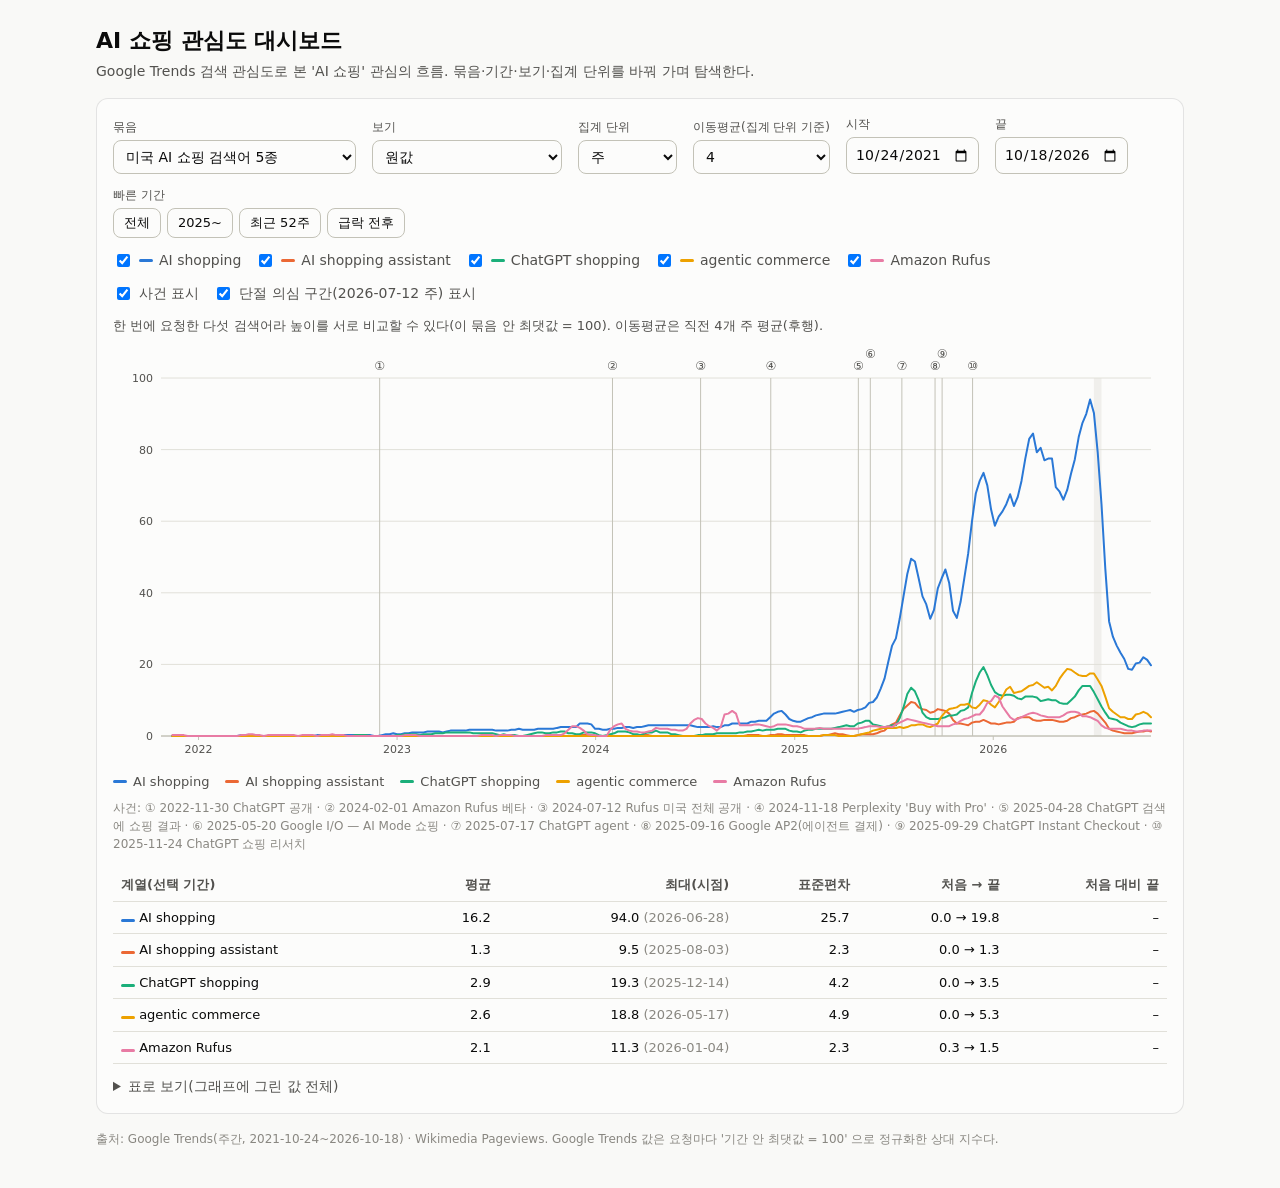
==== AI_final/mission1/dashboard/index.html @ 4593d849 "AI_final/mission1: 대시보드 — 단일 HTML(묶음·보기·집계·이동평균·기간 필터, 툴팁·요약 표·주소 상태 저장) + 시나리오 스크린샷 7장 Co-Authored-" ====
<!doctype html>
<html lang="ko">
<head>
<meta charset="utf-8">
<meta name="viewport" content="width=device-width, initial-scale=1">
<title>AI 쇼핑 관심도 대시보드</title>
<style>
:root {
  color-scheme: light;
  --page: #f9f9f7; --surface: #fcfcfb; --ink: #0b0b0b; --ink-2: #52514e; --muted: #898781;
  --grid: #e1e0d9; --axis: #c3c2b7; --wash: #f0efec; --border: rgba(11,11,11,0.10);
  --s1: #2a78d6; --s2: #eb6834; --s3: #1baf7a; --s4: #eda100; --s5: #e87ba4;
  --focus: #2a78d6;
}
@media (prefers-color-scheme: dark) {
  :root:not([data-theme="light"]) {
    color-scheme: dark;
    --page: #0d0d0d; --surface: #1a1a19; --ink: #f0efec; --ink-2: #c3c2b7; --muted: #898781;
    --grid: #2c2c2a; --axis: #383835; --wash: #262624; --border: rgba(255,255,255,0.10);
    --s1: #3987e5; --s2: #d95926; --s3: #199e70; --s4: #c98500; --s5: #d55181; --focus: #3987e5;
  }
}
:root[data-theme="dark"] {
  color-scheme: dark;
  --page: #0d0d0d; --surface: #1a1a19; --ink: #f0efec; --ink-2: #c3c2b7; --muted: #898781;
  --grid: #2c2c2a; --axis: #383835; --wash: #262624; --border: rgba(255,255,255,0.10);
  --s1: #3987e5; --s2: #d95926; --s3: #199e70; --s4: #c98500; --s5: #d55181; --focus: #3987e5;
}
* { box-sizing: border-box; }
body { margin: 0; background: var(--page); color: var(--ink);
  font-family: system-ui, -apple-system, "Apple SD Gothic Neo", "Malgun Gothic", "Noto Sans KR", sans-serif;
  font-size: 14px; line-height: 1.5; }
main { max-width: 1120px; margin: 0 auto; padding: 24px 16px 40px; }
h1 { font-size: 22px; margin: 0 0 4px; font-weight: 700; }
.lead { color: var(--ink-2); margin: 0 0 16px; }
.card { background: var(--surface); border: 1px solid var(--border); border-radius: 12px; padding: 16px; }
.filters { display: flex; flex-wrap: wrap; gap: 12px 16px; align-items: flex-end; margin-bottom: 12px; }
.field { display: flex; flex-direction: column; gap: 4px; }
.field > span { font-size: 12px; color: var(--ink-2); }
select, input[type=date], button { font: inherit; color: var(--ink); background: var(--surface);
  border: 1px solid var(--axis); border-radius: 8px; padding: 6px 8px; min-height: 34px; }
button { cursor: pointer; }
button:hover { background: var(--wash); }
:focus-visible { outline: 2px solid var(--focus); outline-offset: 2px; }
.presets { display: flex; gap: 6px; flex-wrap: wrap; }
.presets button { font-size: 13px; padding: 4px 10px; min-height: 30px; }
.toggles { display: flex; flex-wrap: wrap; gap: 6px 14px; margin: 4px 0 12px; }
.toggles label { display: inline-flex; align-items: center; gap: 6px; cursor: pointer; color: var(--ink-2); }
.swatch { width: 14px; height: 3px; border-radius: 2px; display: inline-block; }
.note { color: var(--ink-2); font-size: 13px; margin: 0 0 8px; }
.warn { color: var(--ink-2); font-size: 13px; margin: 4px 0 0; }
.chart-wrap { position: relative; }
svg { display: block; width: 100%; height: auto; }
svg text { fill: var(--ink-2); font-size: 11px; }
.tooltip { position: absolute; pointer-events: none; background: var(--surface); border: 1px solid var(--border);
  border-radius: 8px; padding: 8px 10px; font-size: 12px; box-shadow: 0 4px 16px rgba(0,0,0,0.08);
  min-width: 160px; display: none; }
.tooltip .row { display: flex; align-items: center; gap: 6px; justify-content: space-between; }
.tooltip .row span:first-child { display: inline-flex; align-items: center; gap: 6px; color: var(--ink-2); }
.tooltip b { font-variant-numeric: tabular-nums; }
.legend { display: flex; flex-wrap: wrap; gap: 4px 16px; margin: 8px 0 0; color: var(--ink-2); font-size: 13px; }
.legend span { display: inline-flex; align-items: center; gap: 6px; }
.eventkey { color: var(--muted); font-size: 12px; margin: 8px 0 0; }
table { border-collapse: collapse; width: 100%; font-size: 13px; }
th, td { text-align: right; padding: 6px 8px; border-bottom: 1px solid var(--grid); font-variant-numeric: tabular-nums; }
th:first-child, td:first-child { text-align: left; }
th { color: var(--ink-2); font-weight: 600; }
.summary { margin-top: 16px; overflow-x: auto; }
details { margin-top: 12px; }
details summary { cursor: pointer; color: var(--ink-2); }
.table-scroll { max-height: 360px; overflow: auto; margin-top: 8px; }
footer { color: var(--muted); font-size: 12px; margin-top: 16px; }
</style>
</head>
<body>
<main>
  <h1>AI 쇼핑 관심도 대시보드</h1>
  <p class="lead">Google Trends 검색 관심도로 본 'AI 쇼핑' 관심의 흐름. 묶음·기간·보기·집계 단위를 바꿔 가며 탐색한다.</p>
  <section class="card">
    <div class="filters" role="group" aria-label="필터">
      <label class="field"><span>묶음</span><select id="group"></select></label>
      <label class="field"><span>보기</span>
        <select id="view">
          <option value="raw">원값</option>
          <option value="index">지수(기간 첫 값 = 100)</option>
          <option value="pop">직전 대비 변화율(%)</option>
          <option value="yoy">전년 같은 시기 대비(%)</option>
        </select></label>
      <label class="field"><span>집계 단위</span>
        <select id="agg"><option value="W">주</option><option value="M">월 평균</option><option value="Q">분기 평균</option></select></label>
      <label class="field"><span>이동평균(집계 단위 기준)</span>
        <select id="ma"><option value="1">없음</option><option value="3">3</option><option value="4">4</option><option value="8">8</option><option value="13">13</option></select></label>
      <label class="field"><span>시작</span><input type="date" id="from"></label>
      <label class="field"><span>끝</span><input type="date" id="to"></label>
      <div class="field"><span>빠른 기간</span>
        <div class="presets">
          <button type="button" data-preset="all">전체</button>
          <button type="button" data-preset="2025">2025~</button>
          <button type="button" data-preset="52">최근 52주</button>
          <button type="button" data-preset="break">급락 전후</button>
        </div></div>
    </div>
    <div class="toggles" id="seriesToggles" role="group" aria-label="계열 표시"></div>
    <div class="toggles">
      <label><input type="checkbox" id="ev"> 사건 표시</label>
      <label><input type="checkbox" id="br"> 단절 의심 구간(2026-07-12 주) 표시</label>
    </div>
    <p class="note" id="groupNote"></p>
    <div class="chart-wrap" id="chartWrap">
      <svg id="chart" role="img" aria-labelledby="chartTitle" tabindex="0"><title id="chartTitle">AI 쇼핑 관심도 추이</title></svg>
      <div class="tooltip" id="tooltip" role="status" aria-live="polite"></div>
    </div>
    <div class="legend" id="legend"></div>
    <p class="warn" id="warn"></p>
    <p class="eventkey" id="eventKey"></p>
    <div class="summary"><table id="summary"></table></div>
    <details><summary>표로 보기(그래프에 그린 값 전체)</summary><div class="table-scroll"><table id="dataTable"></table></div></details>
  </section>
  <footer id="footer"></footer>
</main>
<script>
const DATA = {"dates":["2021-10-24","2021-10-31","2021-11-07","2021-11-14","2021-11-21","2021-11-28","2021-12-05","2021-12-12","2021-12-19","2021-12-26","2022-01-02","2022-01-09","2022-01-16","2022-01-23","2022-01-30","2022-02-06","2022-02-13","2022-02-20","2022-02-27","2022-03-06","2022-03-13","2022-03-20","2022-03-27","2022-04-03","2022-04-10","2022-04-17","2022-04-24","2022-05-01","2022-05-08","2022-05-15","2022-05-22","2022-05-29","2022-06-05","2022-06-12","2022-06-19","2022-06-26","2022-07-03","2022-07-10","2022-07-17","2022-07-24","2022-07-31","2022-08-07","2022-08-14","2022-08-21","2022-08-28","2022-09-04","2022-09-11","2022-09-18","2022-09-25","2022-10-02","2022-10-09","2022-10-16","2022-10-23","2022-10-30","2022-11-06","2022-11-13","2022-11-20","2022-11-27","2022-12-04","2022-12-11","2022-12-18","2022-12-25","2023-01-01","2023-01-08","2023-01-15","2023-01-22","2023-01-29","2023-02-05","2023-02-12","2023-02-19","2023-02-26","2023-03-05","2023-03-12","2023-03-19","2023-03-26","2023-04-02","2023-04-09","2023-04-16","2023-04-23","2023-04-30","2023-05-07","2023-05-14","2023-05-21","2023-05-28","2023-06-04","2023-06-11","2023-06-18","2023-06-25","2023-07-02","2023-07-09","2023-07-16","2023-07-23","2023-07-30","2023-08-06","2023-08-13","2023-08-20","2023-08-27","2023-09-03","2023-09-10","2023-09-17","2023-09-24","2023-10-01","2023-10-08","2023-10-15","2023-10-22","2023-10-29","2023-11-05","2023-11-12","2023-11-19","2023-11-26","2023-12-03","2023-12-10","2023-12-17","2023-12-24","2023-12-31","2024-01-07","2024-01-14","2024-01-21","2024-01-28","2024-02-04","2024-02-11","2024-02-18","2024-02-25","2024-03-03","2024-03-10","2024-03-17","2024-03-24","2024-03-31","2024-04-07","2024-04-14","2024-04-21","2024-04-28","2024-05-05","2024-05-12","2024-05-19","2024-05-26","2024-06-02","2024-06-09","2024-06-16","2024-06-23","2024-06-30","2024-07-07","2024-07-14","2024-07-21","2024-07-28","2024-08-04","2024-08-11","2024-08-18","2024-08-25","2024-09-01","2024-09-08","2024-09-15","2024-09-22","2024-09-29","2024-10-06","2024-10-13","2024-10-20","2024-10-27","2024-11-03","2024-11-10","2024-11-17","2024-11-24","2024-12-01","2024-12-08","2024-12-15","2024-12-22","2024-12-29","2025-01-05","2025-01-12","2025-01-19","2025-01-26","2025-02-02","2025-02-09","2025-02-16","2025-02-23","2025-03-02","2025-03-09","2025-03-16","2025-03-23","2025-03-30","2025-04-06","2025-04-13","2025-04-20","2025-04-27","2025-05-04","2025-05-11","2025-05-18","2025-05-25","2025-06-01","2025-06-08","2025-06-15","2025-06-22","2025-06-29","2025-07-06","2025-07-13","2025-07-20","2025-07-27","2025-08-03","2025-08-10","2025-08-17","2025-08-24","2025-08-31","2025-09-07","2025-09-14","2025-09-21","2025-09-28","2025-10-05","2025-10-12","2025-10-19","2025-10-26","2025-11-02","2025-11-09","2025-11-16","2025-11-23","2025-11-30","2025-12-07","2025-12-14","2025-12-21","2025-12-28","2026-01-04","2026-01-11","2026-01-18","2026-01-25","2026-02-01","2026-02-08","2026-02-15","2026-02-22","2026-03-01","2026-03-08","2026-03-15","2026-03-22","2026-03-29","2026-04-05","2026-04-12","2026-04-19","2026-04-26","2026-05-03","2026-05-10","2026-05-17","2026-05-24","2026-05-31","2026-06-07","2026-06-14","2026-06-21","2026-06-28","2026-07-05","2026-07-12","2026-07-19","2026-07-26","2026-08-02","2026-08-09","2026-08-16","2026-08-23","2026-08-30","2026-09-06","2026-09-13","2026-09-20","2026-09-27","2026-10-04","2026-10-11","2026-10-18"],"groups":[{"id":"us","label":"미국 AI 쇼핑 검색어 5종","note":"한 번에 요청한 다섯 검색어라 높이를 서로 비교할 수 있다(이 묶음 안 최댓값 = 100).","series":[{"key":"AI shopping","label":"AI shopping","values":[0.0,0.0,0.0,0.0,0.0,0.0,0.0,0.0,0.0,0.0,0.0,0.0,0.0,0.0,0.0,0.0,0.0,0.0,0.0,0.0,0.0,1.0,0.0,0.0,0.0,0.0,0.0,0.0,0.0,0.0,0.0,0.0,0.0,0.0,0.0,0.0,0.0,0.0,0.0,0.0,0.0,1.0,0.0,0.0,0.0,0.0,0.0,0.0,1.0,0.0,0.0,0.0,1.0,0.0,0.0,0.0,0.0,0.0,1.0,1.0,0.0,1.0,0.0,1.0,1.0,1.0,1.0,1.0,1.0,1.0,2.0,1.0,1.0,1.0,1.0,2.0,2.0,1.0,1.0,2.0,2.0,2.0,1.0,2.0,2.0,2.0,1.0,2.0,1.0,2.0,1.0,2.0,2.0,2.0,2.0,1.0,2.0,2.0,2.0,2.0,2.0,2.0,2.0,2.0,3.0,3.0,2.0,2.0,3.0,3.0,6.0,2.0,3.0,2.0,1.0,2.0,2.0,2.0,2.0,2.0,3.0,2.0,3.0,2.0,2.0,3.0,3.0,3.0,3.0,3.0,3.0,3.0,3.0,3.0,3.0,3.0,3.0,3.0,3.0,3.0,2.0,2.0,3.0,3.0,2.0,3.0,2.0,3.0,4.0,3.0,4.0,3.0,4.0,3.0,4.0,5.0,4.0,4.0,4.0,5.0,8.0,8.0,6.0,6.0,4.0,3.0,4.0,5.0,4.0,5.0,6.0,6.0,6.0,6.0,7.0,6.0,6.0,6.0,8.0,7.0,7.0,7.0,6.0,9.0,8.0,9.0,11.0,10.0,13.0,19.0,22.0,29.0,31.0,27.0,44.0,54.0,56.0,44.0,41.0,35.0,36.0,35.0,25.0,45.0,60.0,46.0,35.0,30.0,29.0,38.0,53.0,57.0,56.0,74.0,84.0,71.0,65.0,60.0,57.0,53.0,75.0,66.0,65.0,64.0,62.0,76.0,83.0,89.0,84.0,82.0,62.0,94.0,70.0,84.0,62.0,62.0,65.0,75.0,73.0,80.0,81.0,100.0,89.0,90.0,97.0,85.0,45.0,32.0,25.0,26.0,28.0,22.0,17.0,19.0,17.0,21.0,24.0,20.0,23.0,18.0,18.0]},{"key":"AI shopping assistant","label":"AI shopping assistant","values":[0.0,0.0,0.0,0.0,0.0,0.0,0.0,0.0,0.0,0.0,0.0,0.0,0.0,0.0,0.0,0.0,0.0,0.0,0.0,0.0,0.0,0.0,0.0,0.0,0.0,0.0,0.0,0.0,0.0,0.0,0.0,0.0,0.0,0.0,0.0,0.0,0.0,0.0,0.0,0.0,0.0,0.0,0.0,0.0,0.0,0.0,0.0,0.0,0.0,0.0,0.0,0.0,0.0,0.0,0.0,0.0,0.0,0.0,0.0,0.0,0.0,0.0,0.0,0.0,0.0,0.0,0.0,0.0,0.0,0.0,0.0,0.0,0.0,0.0,0.0,0.0,0.0,0.0,0.0,0.0,0.0,0.0,0.0,0.0,0.0,0.0,0.0,0.0,0.0,0.0,0.0,0.0,0.0,0.0,0.0,0.0,0.0,0.0,0.0,0.0,0.0,0.0,0.0,0.0,0.0,0.0,0.0,0.0,0.0,0.0,1.0,0.0,0.0,0.0,0.0,0.0,0.0,0.0,0.0,0.0,0.0,0.0,0.0,0.0,0.0,1.0,0.0,0.0,0.0,0.0,0.0,0.0,0.0,0.0,0.0,0.0,0.0,0.0,0.0,0.0,0.0,0.0,0.0,0.0,0.0,0.0,0.0,0.0,0.0,0.0,0.0,0.0,0.0,0.0,1.0,0.0,0.0,0.0,0.0,0.0,1.0,0.0,1.0,0.0,0.0,0.0,1.0,0.0,0.0,0.0,0.0,0.0,0.0,0.0,1.0,0.0,1.0,1.0,0.0,0.0,0.0,0.0,0.0,1.0,1.0,0.0,0.0,1.0,2.0,2.0,1.0,5.0,5.0,4.0,9.0,12.0,9.0,8.0,8.0,7.0,7.0,7.0,5.0,8.0,10.0,6.0,4.0,5.0,3.0,2.0,4.0,4.0,2.0,5.0,5.0,4.0,4.0,3.0,3.0,4.0,3.0,4.0,4.0,4.0,4.0,8.0,5.0,4.0,4.0,5.0,4.0,4.0,5.0,5.0,4.0,3.0,4.0,5.0,5.0,6.0,5.0,7.0,6.0,7.0,7.0,8.0,3.0,2.0,2.0,1.0,1.0,1.0,1.0,0.0,1.0,1.0,2.0,1.0,1.0,2.0,1.0]},{"key":"ChatGPT shopping","label":"ChatGPT shopping","values":[0.0,0.0,0.0,0.0,0.0,0.0,0.0,0.0,0.0,0.0,0.0,0.0,0.0,0.0,0.0,0.0,0.0,0.0,0.0,0.0,0.0,0.0,0.0,0.0,0.0,0.0,0.0,0.0,0.0,0.0,0.0,0.0,0.0,0.0,0.0,0.0,0.0,0.0,0.0,0.0,0.0,0.0,0.0,0.0,0.0,0.0,0.0,0.0,0.0,0.0,0.0,1.0,0.0,0.0,0.0,0.0,0.0,0.0,0.0,0.0,0.0,0.0,1.0,0.0,1.0,0.0,1.0,0.0,0.0,1.0,1.0,0.0,1.0,1.0,1.0,1.0,1.0,1.0,1.0,1.0,1.0,1.0,0.0,1.0,1.0,1.0,0.0,1.0,0.0,0.0,1.0,0.0,0.0,0.0,0.0,0.0,1.0,1.0,1.0,1.0,1.0,0.0,1.0,2.0,1.0,1.0,1.0,0.0,1.0,0.0,1.0,2.0,1.0,0.0,0.0,0.0,0.0,1.0,1.0,1.0,2.0,1.0,1.0,0.0,0.0,1.0,0.0,2.0,1.0,1.0,2.0,0.0,1.0,1.0,0.0,0.0,0.0,0.0,0.0,0.0,0.0,1.0,0.0,1.0,0.0,1.0,1.0,1.0,0.0,1.0,1.0,1.0,1.0,1.0,2.0,1.0,2.0,2.0,1.0,2.0,2.0,2.0,2.0,2.0,2.0,0.0,1.0,2.0,1.0,2.0,2.0,2.0,2.0,2.0,2.0,2.0,2.0,3.0,3.0,3.0,3.0,2.0,3.0,6.0,4.0,4.0,3.0,2.0,3.0,3.0,2.0,3.0,4.0,3.0,10.0,15.0,19.0,10.0,6.0,5.0,5.0,5.0,4.0,5.0,5.0,6.0,5.0,7.0,5.0,7.0,9.0,8.0,8.0,23.0,22.0,18.0,14.0,14.0,11.0,10.0,11.0,13.0,12.0,10.0,10.0,10.0,11.0,13.0,10.0,10.0,10.0,9.0,11.0,11.0,9.0,9.0,8.0,10.0,9.0,13.0,12.0,17.0,14.0,13.0,12.0,10.0,6.0,5.0,5.0,4.0,5.0,4.0,2.0,2.0,3.0,3.0,3.0,4.0,4.0,3.0,3.0]},{"key":"agentic commerce","label":"agentic commerce","values":[0.0,0.0,0.0,0.0,0.0,0.0,0.0,0.0,0.0,0.0,0.0,0.0,0.0,0.0,0.0,0.0,0.0,0.0,0.0,0.0,0.0,0.0,0.0,0.0,0.0,0.0,0.0,0.0,0.0,0.0,0.0,0.0,0.0,0.0,0.0,0.0,0.0,0.0,0.0,0.0,0.0,0.0,0.0,0.0,0.0,0.0,0.0,0.0,0.0,0.0,0.0,0.0,0.0,0.0,0.0,0.0,0.0,0.0,0.0,0.0,0.0,0.0,0.0,0.0,0.0,0.0,0.0,0.0,0.0,0.0,0.0,0.0,0.0,0.0,0.0,0.0,0.0,0.0,0.0,0.0,0.0,0.0,0.0,0.0,0.0,0.0,0.0,0.0,0.0,0.0,0.0,0.0,0.0,0.0,0.0,0.0,0.0,0.0,0.0,0.0,0.0,0.0,0.0,0.0,0.0,0.0,0.0,0.0,0.0,0.0,0.0,0.0,0.0,0.0,0.0,0.0,0.0,0.0,0.0,0.0,0.0,0.0,0.0,0.0,0.0,0.0,0.0,0.0,0.0,0.0,0.0,0.0,0.0,0.0,0.0,0.0,0.0,0.0,0.0,0.0,0.0,0.0,0.0,0.0,0.0,0.0,0.0,0.0,0.0,0.0,0.0,0.0,0.0,0.0,0.0,0.0,0.0,0.0,0.0,0.0,0.0,0.0,0.0,0.0,0.0,0.0,0.0,0.0,0.0,0.0,0.0,0.0,0.0,0.0,1.0,0.0,0.0,0.0,0.0,0.0,0.0,0.0,0.0,1.0,1.0,1.0,1.0,3.0,2.0,2.0,2.0,3.0,2.0,2.0,3.0,2.0,3.0,4.0,3.0,3.0,3.0,2.0,2.0,5.0,5.0,10.0,7.0,8.0,6.0,11.0,10.0,8.0,7.0,7.0,9.0,12.0,12.0,6.0,5.0,9.0,18.0,12.0,13.0,12.0,11.0,13.0,14.0,15.0,14.0,14.0,17.0,12.0,11.0,15.0,13.0,17.0,19.0,21.0,18.0,16.0,16.0,18.0,17.0,16.0,19.0,18.0,10.0,9.0,7.0,5.0,6.0,6.0,4.0,5.0,4.0,6.0,9.0,6.0,6.0,4.0,5.0]},{"key":"Amazon Rufus","label":"Amazon Rufus","values":[0.0,0.0,0.0,1.0,0.0,0.0,0.0,0.0,0.0,0.0,0.0,0.0,0.0,0.0,0.0,0.0,0.0,0.0,0.0,0.0,0.0,1.0,0.0,1.0,0.0,0.0,0.0,0.0,1.0,0.0,0.0,0.0,1.0,0.0,0.0,0.0,0.0,1.0,0.0,0.0,0.0,0.0,1.0,0.0,0.0,1.0,0.0,0.0,0.0,0.0,0.0,0.0,0.0,0.0,0.0,0.0,0.0,0.0,0.0,0.0,0.0,0.0,0.0,0.0,1.0,0.0,0.0,0.0,0.0,0.0,0.0,0.0,0.0,0.0,0.0,0.0,0.0,0.0,0.0,0.0,0.0,0.0,0.0,0.0,1.0,0.0,0.0,0.0,0.0,1.0,0.0,0.0,0.0,0.0,0.0,0.0,0.0,0.0,0.0,0.0,0.0,1.0,0.0,0.0,0.0,1.0,2.0,4.0,4.0,1.0,0.0,1.0,0.0,0.0,0.0,0.0,0.0,0.0,7.0,4.0,2.0,1.0,1.0,2.0,1.0,1.0,0.0,2.0,2.0,2.0,3.0,1.0,2.0,2.0,2.0,1.0,1.0,2.0,4.0,7.0,5.0,4.0,3.0,2.0,2.0,2.0,0.0,6.0,16.0,3.0,3.0,3.0,3.0,3.0,3.0,3.0,4.0,3.0,2.0,2.0,3.0,4.0,4.0,2.0,3.0,3.0,3.0,2.0,2.0,1.0,3.0,2.0,2.0,2.0,2.0,2.0,2.0,2.0,2.0,2.0,2.0,2.0,2.0,2.0,3.0,3.0,3.0,2.0,3.0,2.0,3.0,3.0,2.0,5.0,5.0,5.0,4.0,4.0,4.0,4.0,3.0,3.0,3.0,3.0,2.0,3.0,3.0,3.0,4.0,4.0,6.0,5.0,5.0,6.0,8.0,5.0,10.0,14.0,10.0,11.0,8.0,4.0,4.0,5.0,5.0,5.0,6.0,7.0,7.0,6.0,5.0,5.0,6.0,5.0,5.0,5.0,6.0,7.0,8.0,6.0,6.0,6.0,4.0,6.0,5.0,4.0,2.0,1.0,2.0,3.0,2.0,1.0,2.0,2.0,1.0,1.0,1.0,2.0,2.0,1.0,1.0]}],"unit":"검색 관심도"},{"id":"uskr","label":"미국 vs 한국","note":"두 나라 값은 각자 최댓값 = 100 이라 높이가 아니라 모양과 시점을 비교한다.","series":[{"key":"us:AI shopping","label":"미국 'AI shopping'","values":[0.0,0.0,0.0,0.0,0.0,0.0,0.0,0.0,0.0,0.0,0.0,0.0,0.0,0.0,0.0,0.0,0.0,0.0,0.0,0.0,0.0,1.0,0.0,0.0,0.0,0.0,0.0,0.0,0.0,0.0,0.0,0.0,0.0,0.0,0.0,0.0,0.0,0.0,0.0,0.0,0.0,1.0,0.0,0.0,0.0,0.0,0.0,0.0,1.0,0.0,0.0,0.0,1.0,0.0,0.0,0.0,0.0,0.0,1.0,1.0,0.0,1.0,0.0,1.0,1.0,1.0,1.0,1.0,1.0,1.0,2.0,1.0,1.0,1.0,1.0,2.0,2.0,1.0,1.0,2.0,2.0,2.0,1.0,2.0,2.0,2.0,1.0,2.0,1.0,2.0,1.0,2.0,2.0,2.0,2.0,1.0,2.0,2.0,2.0,2.0,2.0,2.0,2.0,2.0,3.0,3.0,2.0,2.0,3.0,3.0,6.0,2.0,3.0,2.0,1.0,2.0,2.0,2.0,2.0,2.0,3.0,2.0,3.0,2.0,2.0,3.0,3.0,3.0,3.0,3.0,3.0,3.0,3.0,3.0,3.0,3.0,3.0,3.0,3.0,3.0,2.0,2.0,3.0,3.0,2.0,3.0,2.0,3.0,4.0,3.0,4.0,3.0,4.0,3.0,4.0,5.0,4.0,4.0,4.0,5.0,8.0,8.0,6.0,6.0,4.0,3.0,4.0,5.0,4.0,5.0,6.0,6.0,6.0,6.0,7.0,6.0,6.0,6.0,8.0,7.0,7.0,7.0,6.0,9.0,8.0,9.0,11.0,10.0,13.0,19.0,22.0,29.0,31.0,27.0,44.0,54.0,56.0,44.0,41.0,35.0,36.0,35.0,25.0,45.0,60.0,46.0,35.0,30.0,29.0,38.0,53.0,57.0,56.0,74.0,84.0,71.0,65.0,60.0,57.0,53.0,75.0,66.0,65.0,64.0,62.0,76.0,83.0,89.0,84.0,82.0,62.0,94.0,70.0,84.0,62.0,62.0,65.0,75.0,73.0,80.0,81.0,100.0,89.0,90.0,97.0,85.0,45.0,32.0,25.0,26.0,28.0,22.0,17.0,19.0,17.0,21.0,24.0,20.0,23.0,18.0,18.0]},{"key":"kr:AI 쇼핑","label":"한국 'AI 쇼핑'","values":[0.0,0.0,0.0,0.0,0.0,0.0,0.0,0.0,0.0,0.0,0.0,0.0,0.0,0.0,0.0,0.0,0.0,0.0,0.0,0.0,0.0,0.0,0.0,0.0,0.0,0.0,0.0,0.0,13.0,0.0,0.0,0.0,0.0,0.0,0.0,0.0,0.0,0.0,0.0,0.0,0.0,0.0,0.0,0.0,0.0,0.0,0.0,0.0,0.0,0.0,0.0,0.0,0.0,0.0,0.0,0.0,0.0,0.0,0.0,0.0,0.0,0.0,0.0,0.0,0.0,0.0,0.0,0.0,0.0,0.0,0.0,0.0,0.0,0.0,0.0,0.0,0.0,0.0,0.0,18.0,0.0,0.0,11.0,0.0,0.0,0.0,0.0,0.0,0.0,0.0,0.0,0.0,0.0,0.0,0.0,0.0,0.0,0.0,0.0,0.0,0.0,0.0,0.0,0.0,0.0,0.0,0.0,0.0,0.0,0.0,0.0,0.0,0.0,0.0,0.0,0.0,0.0,0.0,0.0,0.0,0.0,0.0,0.0,0.0,0.0,0.0,0.0,0.0,0.0,0.0,0.0,0.0,0.0,0.0,0.0,0.0,0.0,0.0,0.0,0.0,0.0,0.0,0.0,0.0,0.0,0.0,0.0,0.0,0.0,0.0,0.0,0.0,0.0,0.0,0.0,0.0,0.0,0.0,0.0,0.0,0.0,0.0,0.0,0.0,13.0,0.0,0.0,0.0,0.0,0.0,0.0,0.0,0.0,13.0,0.0,0.0,16.0,16.0,0.0,17.0,0.0,0.0,0.0,0.0,13.0,0.0,11.0,0.0,0.0,14.0,18.0,27.0,15.0,0.0,14.0,0.0,0.0,0.0,0.0,14.0,0.0,13.0,0.0,0.0,0.0,0.0,0.0,13.0,0.0,19.0,39.0,37.0,55.0,52.0,70.0,52.0,68.0,46.0,39.0,58.0,57.0,50.0,38.0,41.0,54.0,32.0,84.0,60.0,66.0,91.0,70.0,55.0,54.0,64.0,54.0,65.0,83.0,99.0,78.0,93.0,70.0,86.0,76.0,61.0,100.0,75.0,46.0,15.0,23.0,20.0,27.0,32.0,14.0,16.0,17.0,22.0,0.0,0.0,21.0,12.0,13.0]}],"unit":"검색 관심도"},{"id":"longtail","label":"대조: 쇼핑 소량 검색어(미국)","note":"'AI shopping' 과 비슷한 규모의 비(非)AI 쇼핑 검색어. 7월 급락 검증용(같은 요청 안 최댓값 = 100).","series":[{"key":"AI shopping","label":"AI shopping","values":[0.0,0.0,0.0,0.0,0.0,0.0,0.0,0.0,0.0,0.0,0.0,0.0,0.0,0.0,0.0,0.0,0.0,0.0,0.0,0.0,0.0,0.0,0.0,0.0,0.0,0.0,0.0,0.0,0.0,0.0,0.0,0.0,0.0,0.0,0.0,0.0,0.0,0.0,0.0,0.0,0.0,0.0,0.0,0.0,0.0,0.0,0.0,0.0,0.0,0.0,0.0,0.0,0.0,0.0,0.0,0.0,0.0,0.0,0.0,0.0,0.0,0.0,0.0,0.0,0.0,0.0,0.0,0.0,0.0,0.0,0.0,0.0,0.0,0.0,0.0,0.0,0.0,0.0,0.0,0.0,0.0,0.0,0.0,0.0,0.0,0.0,0.0,0.0,0.0,0.0,0.0,0.0,0.0,0.0,0.0,0.0,0.0,0.0,0.0,0.0,0.0,0.0,0.0,0.0,0.0,0.0,0.0,0.0,0.0,0.0,1.0,0.0,0.0,0.0,0.0,0.0,0.0,0.0,0.0,0.0,0.0,0.0,0.0,0.0,0.0,0.0,0.0,0.0,0.0,0.0,0.0,0.0,0.0,0.0,0.0,0.0,0.0,0.0,0.0,0.0,0.0,0.0,0.0,0.0,0.0,0.0,0.0,0.0,0.0,0.0,0.0,0.0,0.0,0.0,1.0,1.0,0.0,0.0,1.0,1.0,1.0,1.0,1.0,1.0,1.0,0.0,1.0,1.0,0.0,1.0,1.0,1.0,1.0,1.0,1.0,1.0,1.0,1.0,1.0,1.0,1.0,1.0,1.0,1.0,1.0,1.0,1.0,1.0,2.0,2.0,3.0,3.0,4.0,3.0,5.0,6.0,7.0,5.0,5.0,4.0,4.0,4.0,3.0,5.0,7.0,5.0,4.0,3.0,3.0,4.0,6.0,7.0,7.0,9.0,10.0,8.0,8.0,7.0,7.0,6.0,9.0,8.0,8.0,8.0,7.0,9.0,10.0,10.0,10.0,10.0,7.0,11.0,8.0,10.0,7.0,7.0,8.0,9.0,9.0,9.0,10.0,12.0,10.0,11.0,11.0,10.0,5.0,4.0,3.0,3.0,3.0,3.0,2.0,2.0,2.0,2.0,3.0,2.0,3.0,2.0,2.0]},{"key":"online shopping","label":"online shopping","values":[38.0,40.0,43.0,42.0,47.0,46.0,45.0,45.0,38.0,36.0,33.0,29.0,28.0,32.0,32.0,31.0,31.0,34.0,32.0,32.0,33.0,34.0,31.0,33.0,31.0,31.0,31.0,32.0,31.0,31.0,31.0,29.0,33.0,31.0,31.0,30.0,33.0,32.0,31.0,30.0,33.0,32.0,33.0,30.0,30.0,30.0,30.0,30.0,30.0,31.0,31.0,33.0,29.0,33.0,34.0,37.0,42.0,41.0,39.0,40.0,35.0,33.0,29.0,28.0,27.0,26.0,27.0,26.0,27.0,28.0,30.0,29.0,27.0,26.0,28.0,30.0,28.0,26.0,29.0,30.0,28.0,26.0,27.0,29.0,29.0,28.0,27.0,29.0,29.0,29.0,27.0,28.0,27.0,25.0,24.0,25.0,26.0,26.0,26.0,23.0,24.0,26.0,26.0,28.0,28.0,30.0,32.0,34.0,40.0,38.0,37.0,38.0,33.0,27.0,26.0,24.0,26.0,24.0,21.0,20.0,19.0,20.0,20.0,20.0,18.0,20.0,19.0,21.0,20.0,20.0,20.0,20.0,21.0,20.0,20.0,19.0,21.0,19.0,21.0,20.0,22.0,21.0,20.0,23.0,21.0,22.0,21.0,21.0,20.0,22.0,20.0,21.0,20.0,21.0,24.0,22.0,22.0,21.0,22.0,23.0,28.0,32.0,31.0,30.0,26.0,24.0,23.0,22.0,21.0,21.0,21.0,21.0,20.0,21.0,22.0,22.0,21.0,20.0,21.0,22.0,21.0,22.0,21.0,22.0,24.0,23.0,19.0,20.0,21.0,21.0,21.0,23.0,23.0,24.0,24.0,27.0,31.0,24.0,24.0,21.0,21.0,23.0,20.0,22.0,23.0,22.0,21.0,21.0,22.0,24.0,23.0,26.0,27.0,42.0,49.0,45.0,36.0,29.0,31.0,29.0,31.0,31.0,30.0,31.0,30.0,31.0,31.0,26.0,27.0,27.0,26.0,28.0,33.0,30.0,27.0,28.0,30.0,28.0,25.0,28.0,29.0,28.0,31.0,31.0,33.0,33.0,29.0,25.0,25.0,23.0,25.0,24.0,21.0,22.0,22.0,21.0,22.0,21.0,22.0,23.0,23.0]},{"key":"price comparison","label":"price comparison","values":[3.0,3.0,3.0,3.0,3.0,3.0,2.0,2.0,2.0,2.0,3.0,2.0,2.0,3.0,3.0,3.0,3.0,3.0,3.0,3.0,3.0,3.0,3.0,3.0,3.0,3.0,3.0,3.0,3.0,2.0,2.0,2.0,3.0,2.0,2.0,2.0,2.0,3.0,2.0,2.0,2.0,3.0,3.0,3.0,2.0,3.0,2.0,3.0,2.0,3.0,3.0,3.0,2.0,3.0,3.0,3.0,3.0,3.0,3.0,3.0,2.0,2.0,3.0,3.0,3.0,3.0,3.0,3.0,3.0,3.0,3.0,3.0,3.0,3.0,3.0,3.0,2.0,3.0,3.0,2.0,2.0,2.0,2.0,2.0,2.0,2.0,3.0,2.0,3.0,3.0,2.0,3.0,2.0,2.0,2.0,2.0,2.0,3.0,3.0,3.0,3.0,3.0,3.0,3.0,3.0,3.0,3.0,3.0,3.0,3.0,3.0,3.0,2.0,2.0,2.0,3.0,3.0,3.0,3.0,3.0,3.0,3.0,3.0,3.0,3.0,3.0,3.0,3.0,3.0,3.0,3.0,3.0,3.0,3.0,3.0,3.0,2.0,2.0,2.0,2.0,3.0,3.0,3.0,2.0,3.0,2.0,3.0,3.0,3.0,3.0,3.0,3.0,3.0,3.0,3.0,3.0,3.0,3.0,3.0,3.0,4.0,4.0,4.0,3.0,3.0,3.0,3.0,3.0,3.0,4.0,4.0,3.0,3.0,4.0,4.0,4.0,4.0,4.0,4.0,5.0,4.0,4.0,4.0,5.0,4.0,4.0,4.0,6.0,10.0,15.0,17.0,18.0,19.0,19.0,34.0,52.0,84.0,44.0,38.0,20.0,18.0,20.0,15.0,25.0,35.0,27.0,20.0,19.0,19.0,23.0,36.0,38.0,39.0,48.0,53.0,57.0,67.0,60.0,64.0,58.0,59.0,67.0,72.0,82.0,62.0,65.0,78.0,95.0,96.0,100.0,72.0,65.0,65.0,63.0,49.0,42.0,41.0,33.0,39.0,40.0,47.0,47.0,36.0,42.0,51.0,42.0,18.0,17.0,12.0,11.0,13.0,9.0,7.0,8.0,8.0,8.0,10.0,13.0,8.0,6.0,6.0]},{"key":"shopping list","label":"shopping list","values":[6.0,6.0,7.0,7.0,7.0,6.0,6.0,5.0,5.0,6.0,8.0,7.0,6.0,6.0,7.0,6.0,6.0,6.0,6.0,5.0,5.0,6.0,6.0,6.0,6.0,5.0,6.0,6.0,6.0,6.0,6.0,6.0,6.0,5.0,5.0,6.0,6.0,6.0,6.0,6.0,7.0,6.0,6.0,6.0,5.0,5.0,5.0,5.0,5.0,5.0,5.0,5.0,5.0,5.0,5.0,6.0,5.0,5.0,5.0,5.0,5.0,6.0,6.0,5.0,5.0,5.0,5.0,5.0,4.0,5.0,5.0,5.0,5.0,5.0,5.0,5.0,4.0,4.0,5.0,5.0,4.0,4.0,5.0,5.0,5.0,5.0,5.0,5.0,6.0,6.0,5.0,5.0,6.0,5.0,5.0,5.0,5.0,5.0,4.0,5.0,5.0,5.0,5.0,5.0,5.0,6.0,6.0,6.0,6.0,5.0,5.0,5.0,5.0,4.0,6.0,5.0,5.0,4.0,4.0,4.0,4.0,4.0,4.0,4.0,4.0,4.0,4.0,4.0,4.0,4.0,4.0,4.0,4.0,4.0,4.0,4.0,4.0,4.0,3.0,4.0,4.0,4.0,4.0,5.0,4.0,5.0,5.0,4.0,4.0,4.0,4.0,4.0,4.0,4.0,4.0,4.0,4.0,4.0,4.0,4.0,5.0,5.0,4.0,4.0,4.0,4.0,4.0,4.0,4.0,4.0,4.0,4.0,4.0,4.0,4.0,4.0,4.0,4.0,4.0,4.0,4.0,4.0,4.0,4.0,4.0,4.0,4.0,4.0,4.0,4.0,4.0,4.0,4.0,5.0,7.0,8.0,12.0,7.0,6.0,5.0,5.0,4.0,4.0,5.0,6.0,5.0,5.0,4.0,4.0,6.0,8.0,8.0,9.0,14.0,16.0,15.0,12.0,10.0,11.0,10.0,11.0,13.0,14.0,16.0,14.0,13.0,12.0,11.0,10.0,11.0,9.0,10.0,11.0,10.0,8.0,8.0,9.0,8.0,6.0,7.0,7.0,8.0,8.0,8.0,8.0,7.0,6.0,5.0,5.0,5.0,5.0,4.0,4.0,5.0,4.0,4.0,4.0,4.0,5.0,5.0,6.0]}],"unit":"검색 관심도"},{"id":"highvol","label":"대조: 대형 일반 검색어(미국)","note":"검색량이 큰 일반 검색어. 전체 검색량이 바뀌었는지 확인하는 기준선(같은 요청 안 최댓값 = 100).","series":[{"key":"ChatGPT","label":"ChatGPT","values":[0.0,0.0,0.0,0.0,0.0,0.0,0.0,0.0,0.0,0.0,0.0,0.0,0.0,0.0,0.0,0.0,0.0,0.0,0.0,0.0,0.0,0.0,0.0,0.0,0.0,0.0,0.0,0.0,0.0,0.0,0.0,0.0,0.0,0.0,0.0,0.0,0.0,0.0,0.0,0.0,0.0,0.0,0.0,0.0,0.0,0.0,0.0,0.0,0.0,0.0,0.0,0.0,0.0,0.0,0.0,0.0,0.0,0.0,2.0,2.0,1.0,1.0,1.0,2.0,2.0,3.0,4.0,4.0,4.0,4.0,4.0,4.0,4.0,4.0,4.0,4.0,4.0,5.0,5.0,4.0,4.0,4.0,3.0,3.0,3.0,3.0,3.0,3.0,2.0,3.0,3.0,2.0,2.0,2.0,2.0,3.0,3.0,3.0,4.0,4.0,4.0,3.0,4.0,4.0,4.0,4.0,4.0,4.0,3.0,4.0,4.0,4.0,3.0,2.0,3.0,3.0,3.0,4.0,4.0,4.0,4.0,4.0,4.0,4.0,4.0,4.0,4.0,4.0,4.0,5.0,5.0,5.0,4.0,5.0,4.0,4.0,4.0,3.0,3.0,3.0,3.0,3.0,3.0,3.0,3.0,3.0,4.0,4.0,5.0,5.0,6.0,6.0,6.0,6.0,6.0,6.0,7.0,7.0,6.0,7.0,7.0,5.0,7.0,9.0,7.0,4.0,4.0,6.0,7.0,8.0,9.0,9.0,9.0,9.0,10.0,10.0,9.0,9.0,10.0,11.0,12.0,12.0,12.0,12.0,12.0,12.0,11.0,11.0,11.0,12.0,11.0,11.0,10.0,11.0,13.0,14.0,14.0,13.0,13.0,14.0,15.0,15.0,16.0,16.0,15.0,15.0,15.0,15.0,16.0,15.0,16.0,15.0,15.0,10.0,13.0,14.0,12.0,9.0,9.0,12.0,13.0,12.0,13.0,14.0,11.0,12.0,12.0,13.0,13.0,11.0,13.0,13.0,12.0,13.0,12.0,12.0,12.0,12.0,12.0,12.0,12.0,12.0,11.0,11.0,10.0,11.0,11.0,11.0,11.0,10.0,11.0,11.0,12.0,13.0,13.0,11.0,12.0,12.0,12.0,12.0,13.0]},{"key":"Amazon","label":"Amazon","values":[36.0,35.0,36.0,37.0,41.0,43.0,48.0,46.0,42.0,39.0,38.0,36.0,34.0,33.0,36.0,36.0,34.0,35.0,33.0,32.0,33.0,32.0,32.0,33.0,32.0,32.0,35.0,34.0,35.0,36.0,34.0,33.0,36.0,36.0,35.0,36.0,37.0,45.0,39.0,38.0,37.0,37.0,38.0,36.0,35.0,35.0,34.0,35.0,32.0,36.0,40.0,38.0,37.0,34.0,36.0,40.0,46.0,44.0,46.0,47.0,42.0,41.0,37.0,35.0,37.0,36.0,35.0,35.0,32.0,32.0,34.0,34.0,34.0,34.0,36.0,33.0,33.0,34.0,34.0,33.0,34.0,33.0,34.0,35.0,36.0,36.0,34.0,36.0,37.0,47.0,36.0,36.0,34.0,36.0,35.0,35.0,33.0,32.0,32.0,33.0,32.0,34.0,39.0,36.0,34.0,33.0,35.0,37.0,43.0,44.0,42.0,44.0,43.0,36.0,34.0,33.0,33.0,31.0,31.0,31.0,29.0,31.0,30.0,30.0,29.0,29.0,30.0,29.0,28.0,30.0,30.0,31.0,30.0,31.0,29.0,30.0,31.0,32.0,36.0,33.0,31.0,30.0,40.0,31.0,31.0,30.0,31.0,32.0,29.0,30.0,29.0,29.0,27.0,29.0,32.0,28.0,30.0,29.0,26.0,30.0,31.0,38.0,38.0,37.0,38.0,30.0,30.0,29.0,29.0,26.0,26.0,27.0,25.0,27.0,27.0,27.0,27.0,27.0,27.0,28.0,28.0,27.0,26.0,28.0,27.0,27.0,28.0,27.0,29.0,27.0,27.0,28.0,27.0,37.0,31.0,31.0,32.0,32.0,29.0,29.0,29.0,29.0,27.0,28.0,29.0,29.0,32.0,30.0,33.0,30.0,31.0,30.0,34.0,35.0,37.0,33.0,35.0,32.0,31.0,28.0,27.0,28.0,30.0,28.0,26.0,26.0,27.0,29.0,28.0,27.0,28.0,30.0,29.0,28.0,28.0,28.0,28.0,29.0,28.0,29.0,30.0,30.0,30.0,35.0,30.0,28.0,29.0,29.0,29.0,29.0,30.0,28.0,27.0,28.0,27.0,25.0,26.0,26.0,31.0,28.0,29.0]},{"key":"weather","label":"weather","values":[63.0,50.0,49.0,49.0,46.0,42.0,61.0,60.0,58.0,71.0,71.0,58.0,69.0,62.0,76.0,47.0,58.0,64.0,47.0,66.0,55.0,55.0,54.0,55.0,63.0,55.0,50.0,58.0,49.0,62.0,68.0,56.0,58.0,60.0,54.0,58.0,53.0,52.0,55.0,58.0,56.0,51.0,52.0,50.0,50.0,58.0,46.0,53.0,64.0,44.0,48.0,52.0,52.0,53.0,60.0,54.0,49.0,54.0,50.0,67.0,100.0,70.0,61.0,61.0,56.0,61.0,70.0,52.0,59.0,68.0,70.0,61.0,68.0,61.0,72.0,72.0,59.0,61.0,63.0,57.0,59.0,57.0,49.0,52.0,53.0,64.0,62.0,66.0,68.0,65.0,60.0,58.0,49.0,58.0,56.0,54.0,55.0,48.0,53.0,51.0,49.0,47.0,49.0,46.0,50.0,50.0,45.0,48.0,48.0,51.0,44.0,47.0,52.0,51.0,54.0,92.0,95.0,61.0,43.0,48.0,49.0,42.0,50.0,48.0,49.0,50.0,49.0,56.0,50.0,49.0,48.0,53.0,57.0,55.0,51.0,55.0,50.0,44.0,49.0,52.0,54.0,56.0,48.0,46.0,49.0,53.0,42.0,38.0,44.0,41.0,40.0,38.0,55.0,38.0,47.0,38.0,33.0,42.0,41.0,38.0,45.0,43.0,42.0,44.0,45.0,45.0,50.0,71.0,46.0,61.0,43.0,49.0,60.0,58.0,38.0,51.0,54.0,48.0,47.0,61.0,43.0,42.0,49.0,49.0,51.0,54.0,51.0,51.0,50.0,53.0,52.0,50.0,48.0,52.0,51.0,44.0,47.0,40.0,45.0,47.0,41.0,43.0,36.0,36.0,44.0,34.0,44.0,45.0,42.0,41.0,35.0,48.0,46.0,48.0,56.0,50.0,52.0,53.0,56.0,46.0,47.0,86.0,77.0,51.0,45.0,56.0,55.0,52.0,65.0,65.0,55.0,65.0,57.0,62.0,58.0,60.0,56.0,52.0,67.0,60.0,48.0,59.0,60.0,58.0,64.0,58.0,57.0,53.0,57.0,55.0,57.0,52.0,50.0,55.0,50.0,48.0,52.0,53.0,53.0,58.0,48.0]}],"unit":"검색 관심도"},{"id":"wiki","label":"교차 확인: 영어 위키백과 조회수","note":"Google 과 독립된 측정. 단위는 주간 조회수(회)라 다른 묶음과 높이를 비교하지 않는다.","series":[{"key":"wiki:Agentic_commerce","label":"Agentic commerce 문서","values":[null,null,null,null,null,null,null,null,null,null,null,null,null,null,null,null,null,null,null,null,null,null,null,null,null,null,null,null,null,null,null,null,null,null,null,null,null,null,null,null,null,null,null,null,null,null,null,null,null,null,null,null,null,null,null,null,null,null,null,null,null,null,null,null,null,null,null,null,null,null,null,null,null,null,null,null,null,null,null,null,null,null,null,null,null,null,null,null,null,null,null,null,null,null,null,null,null,null,null,null,null,null,null,null,null,null,null,null,null,null,null,null,null,null,null,null,null,null,null,null,null,null,null,null,null,null,null,null,null,null,null,null,null,null,null,null,null,null,null,null,null,null,null,null,null,null,null,null,null,null,null,null,null,null,null,null,null,null,null,null,null,null,null,null,null,null,null,null,null,null,null,null,null,null,null,null,null,null,null,null,null,null,null,null,null,null,null,null,null,null,null,null,null,null,null,null,null,null,null,null,null,null,null,null,null,null,null,null,null,null,null,null,null,null,null,null,84.0,80.0,74.0,64.0,114.0,184.0,168.0,187.0,131.0,162.0,224.0,186.0,258.0,239.0,267.0,225.0,246.0,306.0,387.0,331.0,425.0,442.0,350.0,265.0,235.0,266.0,253.0,304.0,238.0,266.0,207.0,188.0,174.0,258.0,294.0,304.0,240.0,365.0,394.0,402.0,1312.0,389.0,421.0,368.0,231.0]},{"key":"wiki:Online_shopping","label":"Online shopping 문서","values":[null,null,null,null,null,null,null,null,null,null,null,null,null,null,null,null,null,null,null,null,null,null,null,null,null,null,null,null,null,null,null,null,null,null,null,null,null,null,null,null,null,null,null,null,null,null,null,null,null,null,null,null,null,null,null,null,null,null,null,null,null,null,null,null,null,null,null,null,null,null,null,null,null,null,null,null,null,null,null,null,null,null,null,null,null,null,null,null,null,null,null,null,null,null,null,null,null,null,null,null,null,null,null,null,null,null,null,null,null,null,null,null,null,null,null,null,null,null,null,null,null,null,null,null,null,null,null,null,null,null,null,null,null,null,null,null,null,null,null,null,null,null,null,null,null,null,null,null,null,null,null,null,null,null,null,null,null,null,null,null,null,null,null,null,null,null,null,4783.0,3910.0,4726.0,4293.0,3860.0,4066.0,4478.0,4132.0,4877.0,4772.0,4877.0,3877.0,3212.0,3077.0,5287.0,3141.0,2509.0,2706.0,2796.0,2646.0,2545.0,2254.0,2318.0,2482.0,2427.0,1980.0,2014.0,1976.0,2302.0,2468.0,2522.0,2829.0,2593.0,2674.0,3010.0,2896.0,3010.0,3852.0,3925.0,2903.0,3055.0,2956.0,3081.0,3216.0,3052.0,3020.0,3104.0,2911.0,2464.0,2425.0,2134.0,1996.0,2587.0,2281.0,2606.0,2723.0,2710.0,2639.0,2711.0,2878.0,2943.0,2941.0,2472.0,2549.0,2259.0,2469.0,2558.0,2093.0,2179.0,2137.0,2299.0,2210.0,1881.0,1932.0,1853.0,1742.0,1701.0,1796.0,2175.0,2394.0,3437.0,3181.0,2515.0,2131.0,2285.0,1926.0,1853.0,1972.0,1781.0,1991.0,1938.0,1979.0,2321.0,3561.0]}],"unit":"주간 조회수"}],"events":{"us":[["2022-11-30","ChatGPT 공개"],["2024-02-01","Amazon Rufus 베타"],["2024-07-12","Rufus 미국 전체 공개"],["2024-11-18","Perplexity 'Buy with Pro'"],["2025-04-28","ChatGPT 검색에 쇼핑 결과"],["2025-05-20","Google I/O — AI Mode 쇼핑"],["2025-07-17","ChatGPT agent"],["2025-09-16","Google AP2(에이전트 결제)"],["2025-09-29","ChatGPT Instant Checkout"],["2025-11-24","ChatGPT 쇼핑 리서치"]],"kr":[["2025-03-12","네이버플러스 스토어 앱(AI 쇼핑 가이드)"],["2026-02-26","네이버 쇼핑 AI 에이전트 베타"]],"bf":["2022-11-25","2023-11-24","2024-11-29","2025-11-28"]},"breakSpan":["2026-07-05","2026-07-19"],"source":"Google Trends(주간, 2021-10-24~2026-10-18) · Wikimedia Pageviews"};
const COLORS = ["--s1", "--s2", "--s3", "--s4", "--s5"];
const CIRCLED = "①②③④⑤⑥⑦⑧⑨⑩";
const $ = (id) => document.getElementById(id);
const css = (name) => getComputedStyle(document.documentElement).getPropertyValue(name).trim();
const state = { g: "us", view: "raw", agg: "W", ma: 4, from: DATA.dates[0], to: DATA.dates[DATA.dates.length - 1],
  ev: true, br: true, hide: new Set() };

function readURL() {
  try {
    const p = new URLSearchParams(location.search);
    if (p.get("g") && DATA.groups.some((g) => g.id === p.get("g"))) state.g = p.get("g");
    if (["raw", "index", "pop", "yoy"].includes(p.get("view"))) state.view = p.get("view");
    if (["W", "M", "Q"].includes(p.get("agg"))) state.agg = p.get("agg");
    if (p.get("ma") && ["1", "3", "4", "8", "13"].includes(p.get("ma"))) state.ma = +p.get("ma");
    if (/^\d{4}-\d{2}-\d{2}$/.test(p.get("from") || "")) state.from = p.get("from");
    if (/^\d{4}-\d{2}-\d{2}$/.test(p.get("to") || "")) state.to = p.get("to");
    if (p.get("ev") === "0") state.ev = false;
    if (p.get("br") === "0") state.br = false;
    if (p.get("hide")) p.get("hide").split("|").forEach((k) => state.hide.add(k));
  } catch (e) { /* 주소를 읽을 수 없으면 기본값 */ }
}
function writeURL() {
  try {
    const p = new URLSearchParams({ g: state.g, view: state.view, agg: state.agg, ma: state.ma,
      from: state.from, to: state.to, ev: state.ev ? 1 : 0, br: state.br ? 1 : 0 });
    if (state.hide.size) p.set("hide", [...state.hide].join("|"));
    history.replaceState(null, "", "?" + p.toString());
  } catch (e) { /* file:// 등에서 막히면 무시 */ }
}

// 날짜 ↔ 시간값
const toT = (s) => Date.parse(s + "T00:00:00Z");
const fmtDate = (t) => new Date(t).toISOString().slice(0, 10);
function periodKey(s, agg) {
  if (agg === "W") return s;
  const y = s.slice(0, 4), m = +s.slice(5, 7);
  if (agg === "M") return `${y}-${String(m).padStart(2, "0")}-01`;
  return `${y}-${String((Math.ceil(m / 3) - 1) * 3 + 1).padStart(2, "0")}-01`;
}
function aggregate(dates, values, agg) {
  if (agg === "W") return { dates, values };
  const keys = [], sums = new Map(), counts = new Map(), totals = new Map();
  dates.forEach((d, i) => {
    const k = periodKey(d, agg);
    if (!totals.has(k)) { keys.push(k); totals.set(k, 0); sums.set(k, 0); counts.set(k, 0); }
    totals.set(k, totals.get(k) + 1);
    if (values[i] !== null) { sums.set(k, sums.get(k) + values[i]); counts.set(k, counts.get(k) + 1); }
  });
  // 주가 절반도 안 찬 달·분기는 평균을 내지 않는다(양 끝의 덜 찬 기간)
  const need = agg === "M" ? 3 : 7;
  return { dates: keys, values: keys.map((k) => (counts.get(k) >= need ? sums.get(k) / counts.get(k) : null)) };
}
function movingAverage(values, w) {
  if (w <= 1) return values.slice();
  return values.map((_, i) => {
    if (i < w - 1) return null;
    const win = values.slice(i - w + 1, i + 1);
    return win.some((v) => v === null) ? null : win.reduce((a, b) => a + b, 0) / w;
  });
}
function transform(values, view, agg) {
  if (view === "pop") return values.map((v, i) => (i && v !== null && values[i - 1] !== null && values[i - 1] >= 5 ? (v / values[i - 1] - 1) * 100 : null));
  if (view === "yoy") {
    const lag = { W: 52, M: 12, Q: 4 }[agg];
    return values.map((v, i) => (i >= lag && v !== null && values[i - lag] !== null && values[i - lag] >= 1 ? (v / values[i - lag] - 1) * 100 : null));
  }
  return values.slice();
}
function prepare() {
  const group = DATA.groups.find((g) => g.id === state.g);
  const fromT = toT(state.from), toTt = toT(state.to);
  const out = [];
  let warn = "";
  group.series.forEach((s, idx) => {
    const a = aggregate(DATA.dates, s.values, state.agg);
    let v = transform(movingAverage(a.values, state.ma), state.view, state.agg);
    const keep = a.dates.map((d) => toT(d) >= fromT && toT(d) <= toTt);
    let dates = a.dates.filter((_, i) => keep[i]);
    v = v.filter((_, i) => keep[i]);
    if (state.view === "index") {
      const base = v.find((x) => x !== null && x >= 1);
      if (base === undefined) { v = v.map(() => null); warn = "기간 첫 값이 1 미만인 계열은 지수를 계산하지 않았다."; }
      else v = v.map((x) => (x === null ? null : (x / base) * 100));
    }
    out.push({ key: s.key, label: s.label, color: COLORS[idx], dates, values: v, hidden: state.hide.has(s.key) });
  });
  if (state.view === "pop") warn = "직전 값이 5 미만이면 변화율을 계산하지 않는다(Google Trends 의 0~4 는 반올림 오차가 커서).";
  if (state.view === "yoy") warn = "1년 전 값이 1 미만이면 계산하지 않는다.";
  return { group, series: out, warn };
}

// 눈금
function niceTicks(min, max, n = 5) {
  if (min === max) { max = min + 1; }
  const span = max - min, step0 = span / n, mag = Math.pow(10, Math.floor(Math.log10(step0)));
  const step = [1, 2, 2.5, 5, 10].map((m) => m * mag).find((s) => span / s <= n) || 10 * mag;
  const lo = Math.floor(min / step) * step, hi = Math.ceil(max / step) * step;
  const ticks = [];
  for (let t = lo; t <= hi + step / 2; t += step) ticks.push(+t.toFixed(10));
  return ticks;
}
const fmtNum = (v) => {
  if (v === null || v === undefined || Number.isNaN(v)) return "–";
  const a = Math.abs(v);
  if (a >= 10000) return (v / 1000).toFixed(0) + "K";
  if (a >= 1000) return (v / 1000).toFixed(1) + "K";
  return a >= 100 ? v.toFixed(0) : v.toFixed(1);
};
const fmtPct = (v) => (v >= 0 ? "+" : "") + (Math.abs(v) >= 100 ? Math.round(v).toLocaleString("en-US") : v.toFixed(1)) + "%";
const fmtVal = (v) => (v === null ? "–" : state.view === "pop" || state.view === "yoy" ? fmtPct(v) : fmtNum(v));

function dateTicks(t0, t1) {
  const years = (t1 - t0) / (365.25 * 864e5), ticks = [];
  const start = new Date(t0), y0 = start.getUTCFullYear();
  const months = years > 3 ? [0] : years > 1.2 ? [0, 3, 6, 9] : [0, 1, 2, 3, 4, 5, 6, 7, 8, 9, 10, 11];
  for (let y = y0; y <= new Date(t1).getUTCFullYear(); y++) {
    months.forEach((m) => { const t = Date.UTC(y, m, 1); if (t >= t0 && t <= t1) ticks.push(t); });
  }
  const label = (t) => (years > 3 ? String(new Date(t).getUTCFullYear()) : fmtDate(t).slice(0, 7));
  return ticks.map((t) => ({ t, label: label(t) }));
}

let geom = null;
function render() {
  const { group, series, warn } = prepare();
  const visible = series.filter((s) => !s.hidden);
  const wrap = $("chartWrap");
  const W = Math.max(320, wrap.clientWidth), narrow = W < 560;
  const H = narrow ? 300 : 420;
  const m = { l: 48, r: narrow ? 12 : 16, t: state.ev ? 34 : 12, b: 28 };
  const svg = $("chart");
  svg.setAttribute("viewBox", `0 0 ${W} ${H}`);
  const allDates = series[0].dates;
  if (!allDates.length) { svg.innerHTML = ""; return; }
  const t0 = toT(allDates[0]), t1 = toT(allDates[allDates.length - 1]) || t0 + 1;
  const vals = visible.flatMap((s) => s.values.filter((v) => v !== null));
  let lo = vals.length ? Math.min(...vals) : 0, hi = vals.length ? Math.max(...vals) : 1;
  if (state.view === "raw" || state.view === "index") lo = Math.min(0, lo);
  const yt = niceTicks(lo, hi);
  const y0 = yt[0], y1 = yt[yt.length - 1];
  const x = (t) => m.l + ((t - t0) / Math.max(1, t1 - t0)) * (W - m.l - m.r);
  const y = (v) => H - m.b - ((v - y0) / (y1 - y0)) * (H - m.t - m.b);
  let g = "";
  // 단절 구간
  if (state.br) {
    const a = Math.max(t0, toT(DATA.breakSpan[0])), b = Math.min(t1, toT(DATA.breakSpan[1]));
    if (b > a) g += `<rect x="${x(a)}" y="${m.t}" width="${Math.max(2, x(b) - x(a))}" height="${H - m.t - m.b}" fill="var(--wash)"/>`;
  }
  // 격자·눈금
  yt.forEach((v) => {
    g += `<line x1="${m.l}" x2="${W - m.r}" y1="${y(v)}" y2="${y(v)}" stroke="${v === 0 ? "var(--axis)" : "var(--grid)"}" stroke-width="1"/>`;
    g += `<text x="${m.l - 8}" y="${y(v) + 4}" text-anchor="end" style="font-variant-numeric: tabular-nums">${Number.isInteger(v) ? v.toLocaleString("en-US") : fmtNum(v)}${state.view === "pop" || state.view === "yoy" ? "%" : ""}</text>`;
  });
  let dts = dateTicks(t0, t1);
  const maxTicks = Math.max(2, Math.floor((W - m.l - m.r) / 64));   // 라벨이 겹치지 않을 만큼만
  if (dts.length > maxTicks) { const k = Math.ceil(dts.length / maxTicks); dts = dts.filter((_, i) => i % k === 0); }
  dts.forEach(({ t, label }) => {
    g += `<line x1="${x(t)}" x2="${x(t)}" y1="${H - m.b}" y2="${H - m.b + 4}" stroke="var(--axis)"/>`;
    g += `<text x="${x(t)}" y="${H - m.b + 17}" text-anchor="middle">${label}</text>`;
  });
  g += `<line x1="${m.l}" x2="${W - m.r}" y1="${H - m.b}" y2="${H - m.b}" stroke="var(--axis)"/>`;
  // 사건
  const evs = state.ev ? (state.g === "uskr" ? DATA.events.kr.map((e, i) => [e[0], "K" + (i + 1), e[1]])
                                             : DATA.events.us.map((e, i) => [e[0], CIRCLED[i], e[1]])) : [];
  let lastX = -99, level = 0;
  evs.forEach(([d, mark]) => {
    const t = toT(d);
    if (t < t0 || t > t1) return;
    const px = x(t);
    level = px - lastX < 18 ? (level + 1) % 2 : 0;
    lastX = px;
    g += `<line x1="${px}" x2="${px}" y1="${m.t}" y2="${H - m.b}" stroke="var(--axis)" stroke-width="1"/>`;
    g += `<text x="${px}" y="${m.t - 8 - level * 12}" text-anchor="middle" style="font-size:12px">${mark}</text>`;
  });
  // 선
  visible.forEach((s) => {
    let d = "", pen = false;
    s.values.forEach((v, i) => {
      if (v === null) { pen = false; return; }
      d += `${pen ? "L" : "M"}${x(toT(s.dates[i])).toFixed(1)},${y(v).toFixed(1)}`;
      pen = true;
    });
    g += `<path d="${d}" fill="none" stroke="var(${s.color})" stroke-width="2" stroke-linejoin="round" stroke-linecap="round"/>`;
  });
  g += `<g id="hover"></g><rect id="hit" x="${m.l}" y="${m.t}" width="${W - m.l - m.r}" height="${H - m.t - m.b}" fill="transparent"/>`;
  svg.innerHTML = `<title id="chartTitle">${group.label} — ${group.unit}</title>` + g;
  geom = { x, y, m, W, H, visible, dates: allDates, idx: null };

  // 범례·주석
  $("legend").innerHTML = visible.map((s) => `<span><i class="swatch" style="background:var(${s.color})"></i>${s.label}</span>`).join("");
  $("groupNote").textContent = group.note + (state.ma > 1 ? ` 이동평균은 직전 ${state.ma}개 ${{ W: "주", M: "달", Q: "분기" }[state.agg]} 평균(후행).` : "");
  $("warn").textContent = warn;
  const shown = evs.filter(([d]) => toT(d) >= t0 && toT(d) <= t1);
  $("eventKey").textContent = shown.length ? "사건: " + shown.map(([d, mk, name]) => `${mk} ${d} ${name}`).join(" · ") : "";
  renderSummary(visible);
  renderTable(visible);
  bindHover();
}

function renderSummary(visible) {
  const rows = visible.map((s) => {
    const pts = s.values.map((v, i) => [s.dates[i], v]).filter((p) => p[1] !== null);
    if (!pts.length) return `<tr><td>${s.label}</td><td colspan="5">값 없음</td></tr>`;
    const vs = pts.map((p) => p[1]);
    const mean = vs.reduce((a, b) => a + b, 0) / vs.length;
    const sd = Math.sqrt(vs.reduce((a, b) => a + (b - mean) ** 2, 0) / Math.max(1, vs.length - 1));
    const max = pts.reduce((a, b) => (b[1] > a[1] ? b : a));
    const first = pts[0][1], last = pts[pts.length - 1][1];
    const change = state.view === "raw" || state.view === "index" ? (first >= 1 ? ((last / first - 1) * 100) : null) : null;
    return `<tr><td><i class="swatch" style="background:var(${s.color})"></i> ${s.label}</td><td>${fmtVal(mean)}</td>
      <td>${fmtVal(max[1])} <span style="color:var(--muted)">(${max[0]})</span></td><td>${fmtVal(sd).replace("+", "")}</td>
      <td>${fmtVal(first)} → ${fmtVal(last)}</td><td>${change === null ? "–" : (change >= 0 ? "+" : "") + change.toFixed(0) + "%"}</td></tr>`;
  });
  $("summary").innerHTML = `<thead><tr><th>계열(선택 기간)</th><th>평균</th><th>최대(시점)</th><th>표준편차</th><th>처음 → 끝</th><th>처음 대비 끝</th></tr></thead><tbody>${rows.join("")}</tbody>`;
}
function renderTable(visible) {
  if (!visible.length) { $("dataTable").innerHTML = ""; return; }
  const head = `<thead><tr><th>기간 시작일</th>${visible.map((s) => `<th>${s.label}</th>`).join("")}</tr></thead>`;
  const body = visible[0].dates.map((d, i) => `<tr><td>${d}</td>${visible.map((s) => `<td>${fmtVal(s.values[i])}</td>`).join("")}</tr>`).join("");
  $("dataTable").innerHTML = head + `<tbody>${body}</tbody>`;
}

function showAt(i) {
  if (!geom || i === null) return;
  const { x, y, m, H, visible, dates } = geom;
  i = Math.max(0, Math.min(dates.length - 1, i));
  geom.idx = i;
  const t = toT(dates[i]), px = x(t);
  let h = `<line x1="${px}" x2="${px}" y1="${m.t}" y2="${H - m.b}" stroke="var(--muted)" stroke-width="1"/>`;
  visible.forEach((s) => {
    const v = s.values[i];
    if (v !== null) h += `<circle cx="${px}" cy="${y(v)}" r="4" fill="var(${s.color})" stroke="var(--surface)" stroke-width="2"/>`;
  });
  $("hover").innerHTML = h;
  const tip = $("tooltip");
  const label = state.agg === "W" ? `${dates[i]} 주` : state.agg === "M" ? dates[i].slice(0, 7) : `${dates[i].slice(0, 4)} Q${Math.ceil(+dates[i].slice(5, 7) / 3)}`;
  tip.innerHTML = `<div style="margin-bottom:4px;color:var(--ink)"><b>${label}</b></div>` + visible.map((s) =>
    `<div class="row"><span><i class="swatch" style="background:var(${s.color})"></i>${s.label}</span><b>${fmtVal(s.values[i])}</b></div>`).join("");
  tip.style.display = "block";
  const wrapW = $("chartWrap").clientWidth, scale = wrapW / geom.W;
  const left = px * scale + 12 + tip.offsetWidth > wrapW ? px * scale - tip.offsetWidth - 12 : px * scale + 12;
  tip.style.left = Math.max(0, left) + "px";
  tip.style.top = m.t * scale + "px";
}
function hideTip() { $("tooltip").style.display = "none"; if ($("hover")) $("hover").innerHTML = ""; }
function bindHover() {
  const hit = $("hit"), svg = $("chart");
  const nearest = (evt) => {
    const r = svg.getBoundingClientRect(), px = ((evt.clientX - r.left) / r.width) * geom.W;
    let best = 0, bd = Infinity;
    geom.dates.forEach((d, i) => { const dd = Math.abs(geom.x(toT(d)) - px); if (dd < bd) { bd = dd; best = i; } });
    return best;
  };
  hit.addEventListener("mousemove", (e) => showAt(nearest(e)));
  hit.addEventListener("mouseleave", hideTip);
}

function setupControls() {
  $("group").innerHTML = DATA.groups.map((g) => `<option value="${g.id}">${g.label}</option>`).join("");
  const sync = () => {
    $("group").value = state.g; $("view").value = state.view; $("agg").value = state.agg; $("ma").value = String(state.ma);
    $("from").value = state.from; $("to").value = state.to; $("ev").checked = state.ev; $("br").checked = state.br;
    $("from").min = $("to").min = DATA.dates[0]; $("from").max = $("to").max = DATA.dates[DATA.dates.length - 1];
    const group = DATA.groups.find((g) => g.id === state.g);
    $("seriesToggles").innerHTML = group.series.map((s, i) =>
      `<label><input type="checkbox" data-key="${s.key}" ${state.hide.has(s.key) ? "" : "checked"}><i class="swatch" style="background:var(${COLORS[i]})"></i>${s.label}</label>`).join("");
    $("seriesToggles").querySelectorAll("input").forEach((el) => el.addEventListener("change", () => {
      el.checked ? state.hide.delete(el.dataset.key) : state.hide.add(el.dataset.key); update();
    }));
  };
  const update = () => { writeURL(); render(); };
  $("group").addEventListener("change", (e) => { state.g = e.target.value; state.hide.clear(); sync(); update(); });
  $("view").addEventListener("change", (e) => { state.view = e.target.value; update(); });
  $("agg").addEventListener("change", (e) => { state.agg = e.target.value; update(); });
  $("ma").addEventListener("change", (e) => { state.ma = +e.target.value; update(); });
  $("from").addEventListener("change", (e) => { if (e.target.value) { state.from = e.target.value; update(); } });
  $("to").addEventListener("change", (e) => { if (e.target.value) { state.to = e.target.value; update(); } });
  $("ev").addEventListener("change", (e) => { state.ev = e.target.checked; update(); });
  $("br").addEventListener("change", (e) => { state.br = e.target.checked; update(); });
  document.querySelectorAll("[data-preset]").forEach((b) => b.addEventListener("click", () => {
    const last = DATA.dates[DATA.dates.length - 1];
    const p = b.dataset.preset;
    state.to = last;
    state.from = p === "all" ? DATA.dates[0] : p === "2025" ? "2025-01-01" : p === "52" ? DATA.dates[DATA.dates.length - 52] : "2026-03-01";
    sync(); update();
  }));
  $("chart").addEventListener("keydown", (e) => {
    if (!geom) return;
    if (e.key === "ArrowRight" || e.key === "ArrowLeft") {
      e.preventDefault();
      showAt((geom.idx === null ? geom.dates.length - 1 : geom.idx) + (e.key === "ArrowRight" ? 1 : -1));
    } else if (e.key === "Escape") hideTip();
  });
  $("chart").addEventListener("blur", hideTip);
  sync();
}

readURL();
setupControls();
render();
// ?at=YYYY-MM-DD 가 있으면 그 시점의 툴팁을 띄운다(스크린샷·공유용)
try {
  const at = new URLSearchParams(location.search).get("at");
  if (at && geom) {
    const i = geom.dates.findIndex((d) => d >= at);
    if (i >= 0) showAt(i);
  }
} catch (e) { /* 무시 */ }
$("footer").textContent = "출처: " + DATA.source + ". Google Trends 값은 요청마다 '기간 안 최댓값 = 100' 으로 정규화한 상대 지수다.";
let rt;
window.addEventListener("resize", () => { clearTimeout(rt); rt = setTimeout(render, 120); });
</script>
</body>
</html>
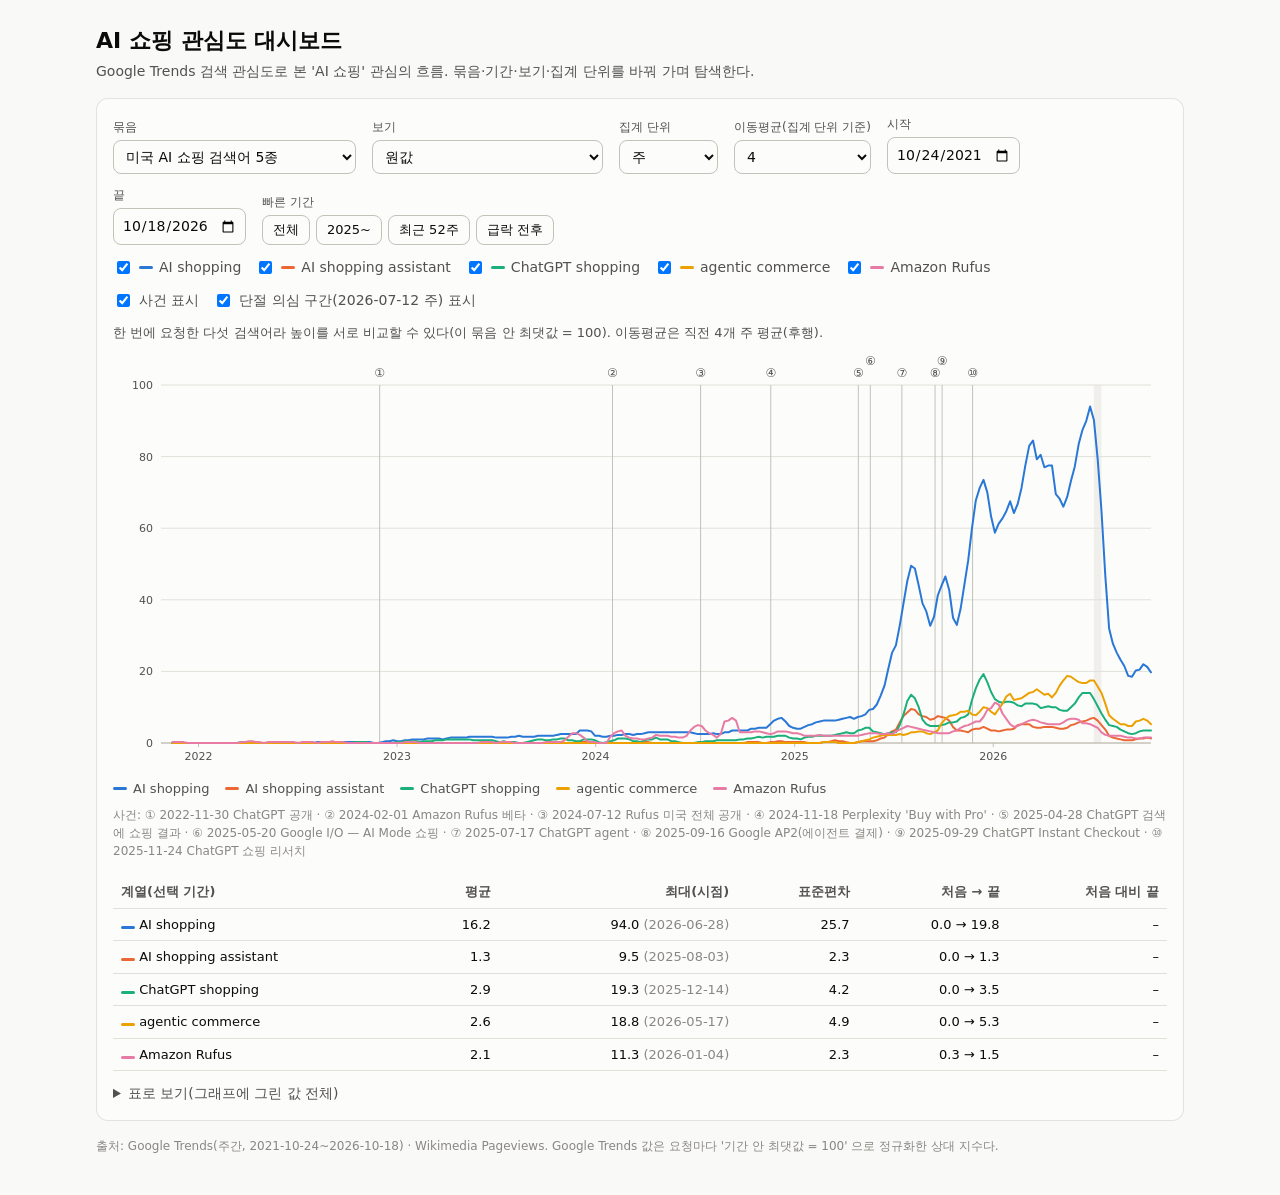
==== commit 0ca808f2: "AI_final/mission1: 대시보드 지수 기준을 '기간 첫 값'에서 '첫 4개 평균'으로 — 한 주 출렁임에 기준이 흔들리지 않게, 캡처 04·문서 표기 갱신 Co-Auth" ====
--- a/AI_final/mission1/dashboard/index.html
+++ b/AI_final/mission1/dashboard/index.html
@@ -82,7 +82,7 @@
       <label class="field"><span>보기</span>
         <select id="view">
           <option value="raw">원값</option>
-          <option value="index">지수(기간 첫 값 = 100)</option>
+          <option value="index">지수(기간 첫 4개 평균 = 100)</option>
           <option value="pop">직전 대비 변화율(%)</option>
           <option value="yoy">전년 같은 시기 대비(%)</option>
         </select></label>
@@ -200,8 +200,10 @@
     let dates = a.dates.filter((_, i) => keep[i]);
     v = v.filter((_, i) => keep[i]);
     if (state.view === "index") {
-      const base = v.find((x) => x !== null && x >= 1);
-      if (base === undefined) { v = v.map(() => null); warn = "기간 첫 값이 1 미만인 계열은 지수를 계산하지 않았다."; }
+      // 한 점의 출렁임에 기준이 흔들리지 않게 기간 첫 4개 값의 평균을 100 으로 둔다
+      const head = v.filter((x) => x !== null).slice(0, 4);
+      const base = head.length ? head.reduce((p, q) => p + q, 0) / head.length : 0;
+      if (base < 1) { v = v.map(() => null); warn = "기간 첫 4개 값의 평균이 1 미만인 계열은 지수를 계산하지 않았다."; }
       else v = v.map((x) => (x === null ? null : (x / base) * 100));
     }
     out.push({ key: s.key, label: s.label, color: COLORS[idx], dates, values: v, hidden: state.hide.has(s.key) });
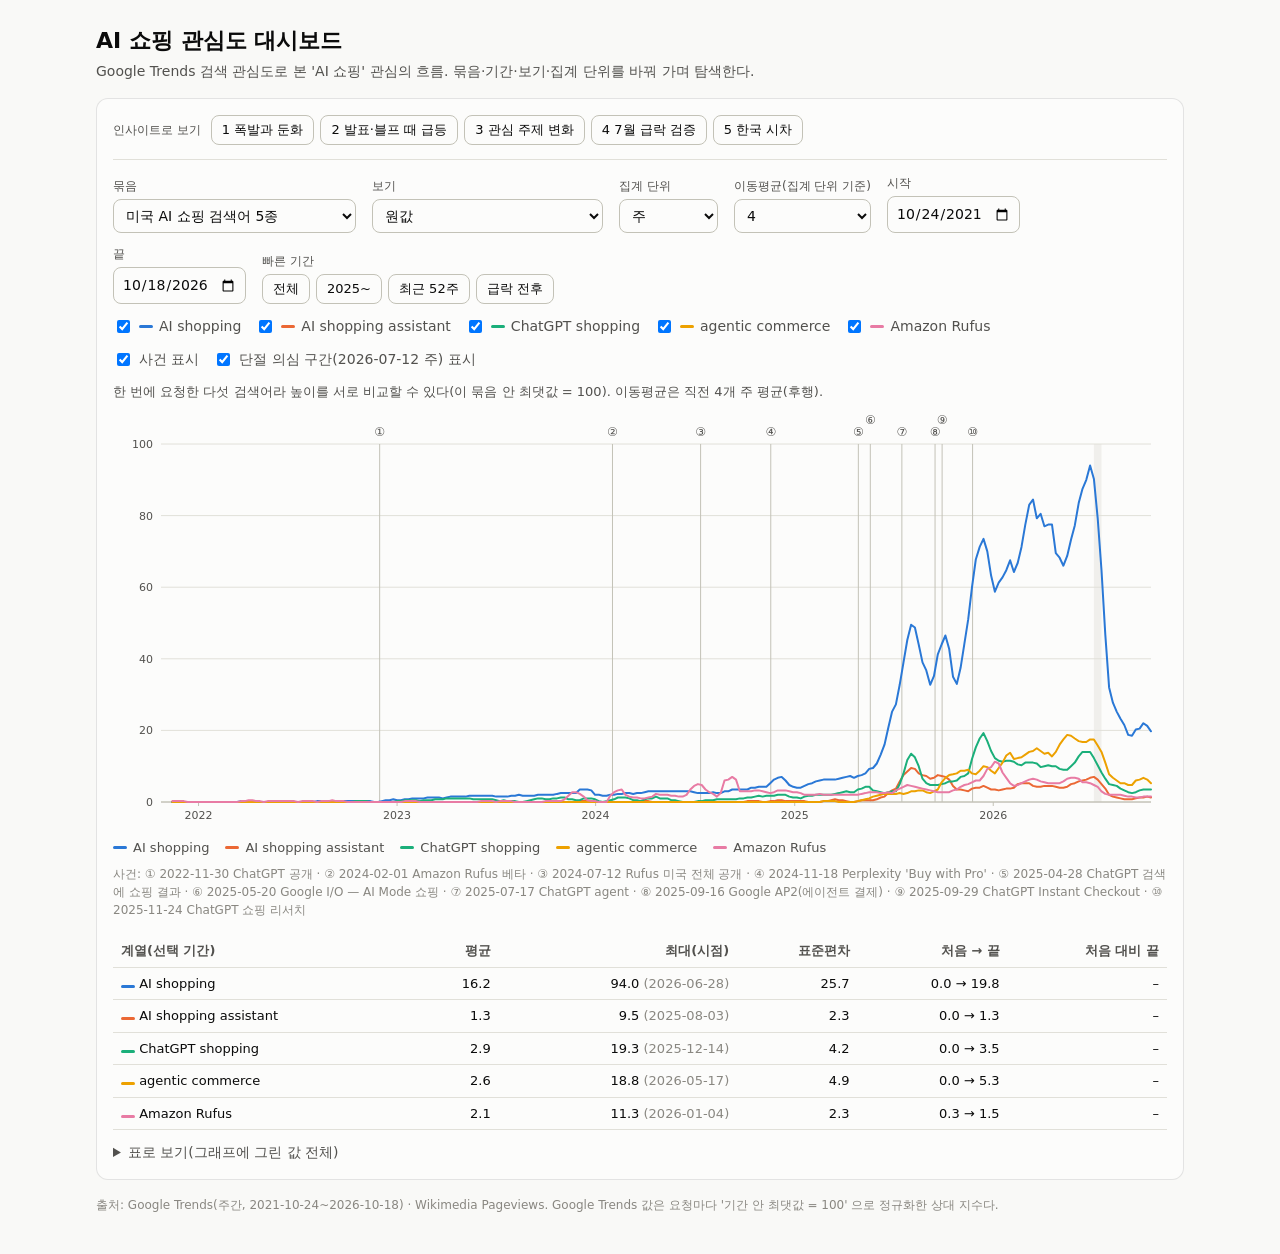
==== commit e086cf02: "AI_final/mission1: 대시보드 '인사이트로 보기' 5종 — 버튼(?insight=1~5)이 인사이트가 드러나는 화면으로 전환·설명 상자(관찰 수치·근거)·강조 구간, " ====
--- a/AI_final/mission1/dashboard/index.html
+++ b/AI_final/mission1/dashboard/index.html
@@ -10,7 +10,7 @@
   --page: #f9f9f7; --surface: #fcfcfb; --ink: #0b0b0b; --ink-2: #52514e; --muted: #898781;
   --grid: #e1e0d9; --axis: #c3c2b7; --wash: #f0efec; --border: rgba(11,11,11,0.10);
   --s1: #2a78d6; --s2: #eb6834; --s3: #1baf7a; --s4: #eda100; --s5: #e87ba4;
-  --focus: #2a78d6;
+  --focus: #2a78d6; --hl: rgba(42,120,214,0.10);
 }
 @media (prefers-color-scheme: dark) {
   :root:not([data-theme="light"]) {
@@ -18,6 +18,7 @@
     --page: #0d0d0d; --surface: #1a1a19; --ink: #f0efec; --ink-2: #c3c2b7; --muted: #898781;
     --grid: #2c2c2a; --axis: #383835; --wash: #262624; --border: rgba(255,255,255,0.10);
     --s1: #3987e5; --s2: #d95926; --s3: #199e70; --s4: #c98500; --s5: #d55181; --focus: #3987e5;
+    --hl: rgba(57,135,229,0.20);
   }
 }
 :root[data-theme="dark"] {
@@ -25,6 +26,7 @@
   --page: #0d0d0d; --surface: #1a1a19; --ink: #f0efec; --ink-2: #c3c2b7; --muted: #898781;
   --grid: #2c2c2a; --axis: #383835; --wash: #262624; --border: rgba(255,255,255,0.10);
   --s1: #3987e5; --s2: #d95926; --s3: #199e70; --s4: #c98500; --s5: #d55181; --focus: #3987e5;
+  --hl: rgba(57,135,229,0.20);
 }
 * { box-sizing: border-box; }
 body { margin: 0; background: var(--page); color: var(--ink);
@@ -70,6 +72,18 @@
 details summary { cursor: pointer; color: var(--ink-2); }
 .table-scroll { max-height: 360px; overflow: auto; margin-top: 8px; }
 footer { color: var(--muted); font-size: 12px; margin-top: 16px; }
+.insights { display: flex; flex-wrap: wrap; gap: 6px; align-items: center; margin-bottom: 14px; padding-bottom: 14px;
+  border-bottom: 1px solid var(--grid); }
+.insights > span { font-size: 12px; color: var(--ink-2); margin-right: 4px; }
+.insights button { font-size: 13px; padding: 4px 10px; min-height: 30px; }
+.insights button[aria-pressed="true"] { border-color: var(--ink); background: var(--wash); font-weight: 600; }
+.insight { background: var(--wash); border-radius: 10px; padding: 12px 14px; margin: 4px 0 12px; }
+.insight[hidden] { display: none; }
+.insight .kicker { font-size: 12px; color: var(--muted); }
+.insight h2 { font-size: 17px; margin: 2px 0 6px; }
+.insight p { margin: 0 0 6px; }
+.insight ul { margin: 0 0 6px; padding-left: 18px; color: var(--ink-2); font-size: 13px; }
+.insight .ref { font-size: 12px; color: var(--muted); margin: 0; }
 </style>
 </head>
 <body>
@@ -77,6 +91,7 @@
   <h1>AI 쇼핑 관심도 대시보드</h1>
   <p class="lead">Google Trends 검색 관심도로 본 'AI 쇼핑' 관심의 흐름. 묶음·기간·보기·집계 단위를 바꿔 가며 탐색한다.</p>
   <section class="card">
+    <div class="insights" id="insightButtons" role="group" aria-label="인사이트로 보기"></div>
     <div class="filters" role="group" aria-label="필터">
       <label class="field"><span>묶음</span><select id="group"></select></label>
       <label class="field"><span>보기</span>
@@ -105,6 +120,7 @@
       <label><input type="checkbox" id="ev"> 사건 표시</label>
       <label><input type="checkbox" id="br"> 단절 의심 구간(2026-07-12 주) 표시</label>
     </div>
+    <div class="insight" id="insightPanel" hidden aria-live="polite"></div>
     <p class="note" id="groupNote"></p>
     <div class="chart-wrap" id="chartWrap">
       <svg id="chart" role="img" aria-labelledby="chartTitle" tabindex="0"><title id="chartTitle">AI 쇼핑 관심도 추이</title></svg>
@@ -119,17 +135,25 @@
   <footer id="footer"></footer>
 </main>
 <script>
-const DATA = {"dates":["2021-10-24","2021-10-31","2021-11-07","2021-11-14","2021-11-21","2021-11-28","2021-12-05","2021-12-12","2021-12-19","2021-12-26","2022-01-02","2022-01-09","2022-01-16","2022-01-23","2022-01-30","2022-02-06","2022-02-13","2022-02-20","2022-02-27","2022-03-06","2022-03-13","2022-03-20","2022-03-27","2022-04-03","2022-04-10","2022-04-17","2022-04-24","2022-05-01","2022-05-08","2022-05-15","2022-05-22","2022-05-29","2022-06-05","2022-06-12","2022-06-19","2022-06-26","2022-07-03","2022-07-10","2022-07-17","2022-07-24","2022-07-31","2022-08-07","2022-08-14","2022-08-21","2022-08-28","2022-09-04","2022-09-11","2022-09-18","2022-09-25","2022-10-02","2022-10-09","2022-10-16","2022-10-23","2022-10-30","2022-11-06","2022-11-13","2022-11-20","2022-11-27","2022-12-04","2022-12-11","2022-12-18","2022-12-25","2023-01-01","2023-01-08","2023-01-15","2023-01-22","2023-01-29","2023-02-05","2023-02-12","2023-02-19","2023-02-26","2023-03-05","2023-03-12","2023-03-19","2023-03-26","2023-04-02","2023-04-09","2023-04-16","2023-04-23","2023-04-30","2023-05-07","2023-05-14","2023-05-21","2023-05-28","2023-06-04","2023-06-11","2023-06-18","2023-06-25","2023-07-02","2023-07-09","2023-07-16","2023-07-23","2023-07-30","2023-08-06","2023-08-13","2023-08-20","2023-08-27","2023-09-03","2023-09-10","2023-09-17","2023-09-24","2023-10-01","2023-10-08","2023-10-15","2023-10-22","2023-10-29","2023-11-05","2023-11-12","2023-11-19","2023-11-26","2023-12-03","2023-12-10","2023-12-17","2023-12-24","2023-12-31","2024-01-07","2024-01-14","2024-01-21","2024-01-28","2024-02-04","2024-02-11","2024-02-18","2024-02-25","2024-03-03","2024-03-10","2024-03-17","2024-03-24","2024-03-31","2024-04-07","2024-04-14","2024-04-21","2024-04-28","2024-05-05","2024-05-12","2024-05-19","2024-05-26","2024-06-02","2024-06-09","2024-06-16","2024-06-23","2024-06-30","2024-07-07","2024-07-14","2024-07-21","2024-07-28","2024-08-04","2024-08-11","2024-08-18","2024-08-25","2024-09-01","2024-09-08","2024-09-15","2024-09-22","2024-09-29","2024-10-06","2024-10-13","2024-10-20","2024-10-27","2024-11-03","2024-11-10","2024-11-17","2024-11-24","2024-12-01","2024-12-08","2024-12-15","2024-12-22","2024-12-29","2025-01-05","2025-01-12","2025-01-19","2025-01-26","2025-02-02","2025-02-09","2025-02-16","2025-02-23","2025-03-02","2025-03-09","2025-03-16","2025-03-23","2025-03-30","2025-04-06","2025-04-13","2025-04-20","2025-04-27","2025-05-04","2025-05-11","2025-05-18","2025-05-25","2025-06-01","2025-06-08","2025-06-15","2025-06-22","2025-06-29","2025-07-06","2025-07-13","2025-07-20","2025-07-27","2025-08-03","2025-08-10","2025-08-17","2025-08-24","2025-08-31","2025-09-07","2025-09-14","2025-09-21","2025-09-28","2025-10-05","2025-10-12","2025-10-19","2025-10-26","2025-11-02","2025-11-09","2025-11-16","2025-11-23","2025-11-30","2025-12-07","2025-12-14","2025-12-21","2025-12-28","2026-01-04","2026-01-11","2026-01-18","2026-01-25","2026-02-01","2026-02-08","2026-02-15","2026-02-22","2026-03-01","2026-03-08","2026-03-15","2026-03-22","2026-03-29","2026-04-05","2026-04-12","2026-04-19","2026-04-26","2026-05-03","2026-05-10","2026-05-17","2026-05-24","2026-05-31","2026-06-07","2026-06-14","2026-06-21","2026-06-28","2026-07-05","2026-07-12","2026-07-19","2026-07-26","2026-08-02","2026-08-09","2026-08-16","2026-08-23","2026-08-30","2026-09-06","2026-09-13","2026-09-20","2026-09-27","2026-10-04","2026-10-11","2026-10-18"],"groups":[{"id":"us","label":"미국 AI 쇼핑 검색어 5종","note":"한 번에 요청한 다섯 검색어라 높이를 서로 비교할 수 있다(이 묶음 안 최댓값 = 100).","series":[{"key":"AI shopping","label":"AI shopping","values":[0.0,0.0,0.0,0.0,0.0,0.0,0.0,0.0,0.0,0.0,0.0,0.0,0.0,0.0,0.0,0.0,0.0,0.0,0.0,0.0,0.0,1.0,0.0,0.0,0.0,0.0,0.0,0.0,0.0,0.0,0.0,0.0,0.0,0.0,0.0,0.0,0.0,0.0,0.0,0.0,0.0,1.0,0.0,0.0,0.0,0.0,0.0,0.0,1.0,0.0,0.0,0.0,1.0,0.0,0.0,0.0,0.0,0.0,1.0,1.0,0.0,1.0,0.0,1.0,1.0,1.0,1.0,1.0,1.0,1.0,2.0,1.0,1.0,1.0,1.0,2.0,2.0,1.0,1.0,2.0,2.0,2.0,1.0,2.0,2.0,2.0,1.0,2.0,1.0,2.0,1.0,2.0,2.0,2.0,2.0,1.0,2.0,2.0,2.0,2.0,2.0,2.0,2.0,2.0,3.0,3.0,2.0,2.0,3.0,3.0,6.0,2.0,3.0,2.0,1.0,2.0,2.0,2.0,2.0,2.0,3.0,2.0,3.0,2.0,2.0,3.0,3.0,3.0,3.0,3.0,3.0,3.0,3.0,3.0,3.0,3.0,3.0,3.0,3.0,3.0,2.0,2.0,3.0,3.0,2.0,3.0,2.0,3.0,4.0,3.0,4.0,3.0,4.0,3.0,4.0,5.0,4.0,4.0,4.0,5.0,8.0,8.0,6.0,6.0,4.0,3.0,4.0,5.0,4.0,5.0,6.0,6.0,6.0,6.0,7.0,6.0,6.0,6.0,8.0,7.0,7.0,7.0,6.0,9.0,8.0,9.0,11.0,10.0,13.0,19.0,22.0,29.0,31.0,27.0,44.0,54.0,56.0,44.0,41.0,35.0,36.0,35.0,25.0,45.0,60.0,46.0,35.0,30.0,29.0,38.0,53.0,57.0,56.0,74.0,84.0,71.0,65.0,60.0,57.0,53.0,75.0,66.0,65.0,64.0,62.0,76.0,83.0,89.0,84.0,82.0,62.0,94.0,70.0,84.0,62.0,62.0,65.0,75.0,73.0,80.0,81.0,100.0,89.0,90.0,97.0,85.0,45.0,32.0,25.0,26.0,28.0,22.0,17.0,19.0,17.0,21.0,24.0,20.0,23.0,18.0,18.0]},{"key":"AI shopping assistant","label":"AI shopping assistant","values":[0.0,0.0,0.0,0.0,0.0,0.0,0.0,0.0,0.0,0.0,0.0,0.0,0.0,0.0,0.0,0.0,0.0,0.0,0.0,0.0,0.0,0.0,0.0,0.0,0.0,0.0,0.0,0.0,0.0,0.0,0.0,0.0,0.0,0.0,0.0,0.0,0.0,0.0,0.0,0.0,0.0,0.0,0.0,0.0,0.0,0.0,0.0,0.0,0.0,0.0,0.0,0.0,0.0,0.0,0.0,0.0,0.0,0.0,0.0,0.0,0.0,0.0,0.0,0.0,0.0,0.0,0.0,0.0,0.0,0.0,0.0,0.0,0.0,0.0,0.0,0.0,0.0,0.0,0.0,0.0,0.0,0.0,0.0,0.0,0.0,0.0,0.0,0.0,0.0,0.0,0.0,0.0,0.0,0.0,0.0,0.0,0.0,0.0,0.0,0.0,0.0,0.0,0.0,0.0,0.0,0.0,0.0,0.0,0.0,0.0,1.0,0.0,0.0,0.0,0.0,0.0,0.0,0.0,0.0,0.0,0.0,0.0,0.0,0.0,0.0,1.0,0.0,0.0,0.0,0.0,0.0,0.0,0.0,0.0,0.0,0.0,0.0,0.0,0.0,0.0,0.0,0.0,0.0,0.0,0.0,0.0,0.0,0.0,0.0,0.0,0.0,0.0,0.0,0.0,1.0,0.0,0.0,0.0,0.0,0.0,1.0,0.0,1.0,0.0,0.0,0.0,1.0,0.0,0.0,0.0,0.0,0.0,0.0,0.0,1.0,0.0,1.0,1.0,0.0,0.0,0.0,0.0,0.0,1.0,1.0,0.0,0.0,1.0,2.0,2.0,1.0,5.0,5.0,4.0,9.0,12.0,9.0,8.0,8.0,7.0,7.0,7.0,5.0,8.0,10.0,6.0,4.0,5.0,3.0,2.0,4.0,4.0,2.0,5.0,5.0,4.0,4.0,3.0,3.0,4.0,3.0,4.0,4.0,4.0,4.0,8.0,5.0,4.0,4.0,5.0,4.0,4.0,5.0,5.0,4.0,3.0,4.0,5.0,5.0,6.0,5.0,7.0,6.0,7.0,7.0,8.0,3.0,2.0,2.0,1.0,1.0,1.0,1.0,0.0,1.0,1.0,2.0,1.0,1.0,2.0,1.0]},{"key":"ChatGPT shopping","label":"ChatGPT shopping","values":[0.0,0.0,0.0,0.0,0.0,0.0,0.0,0.0,0.0,0.0,0.0,0.0,0.0,0.0,0.0,0.0,0.0,0.0,0.0,0.0,0.0,0.0,0.0,0.0,0.0,0.0,0.0,0.0,0.0,0.0,0.0,0.0,0.0,0.0,0.0,0.0,0.0,0.0,0.0,0.0,0.0,0.0,0.0,0.0,0.0,0.0,0.0,0.0,0.0,0.0,0.0,1.0,0.0,0.0,0.0,0.0,0.0,0.0,0.0,0.0,0.0,0.0,1.0,0.0,1.0,0.0,1.0,0.0,0.0,1.0,1.0,0.0,1.0,1.0,1.0,1.0,1.0,1.0,1.0,1.0,1.0,1.0,0.0,1.0,1.0,1.0,0.0,1.0,0.0,0.0,1.0,0.0,0.0,0.0,0.0,0.0,1.0,1.0,1.0,1.0,1.0,0.0,1.0,2.0,1.0,1.0,1.0,0.0,1.0,0.0,1.0,2.0,1.0,0.0,0.0,0.0,0.0,1.0,1.0,1.0,2.0,1.0,1.0,0.0,0.0,1.0,0.0,2.0,1.0,1.0,2.0,0.0,1.0,1.0,0.0,0.0,0.0,0.0,0.0,0.0,0.0,1.0,0.0,1.0,0.0,1.0,1.0,1.0,0.0,1.0,1.0,1.0,1.0,1.0,2.0,1.0,2.0,2.0,1.0,2.0,2.0,2.0,2.0,2.0,2.0,0.0,1.0,2.0,1.0,2.0,2.0,2.0,2.0,2.0,2.0,2.0,2.0,3.0,3.0,3.0,3.0,2.0,3.0,6.0,4.0,4.0,3.0,2.0,3.0,3.0,2.0,3.0,4.0,3.0,10.0,15.0,19.0,10.0,6.0,5.0,5.0,5.0,4.0,5.0,5.0,6.0,5.0,7.0,5.0,7.0,9.0,8.0,8.0,23.0,22.0,18.0,14.0,14.0,11.0,10.0,11.0,13.0,12.0,10.0,10.0,10.0,11.0,13.0,10.0,10.0,10.0,9.0,11.0,11.0,9.0,9.0,8.0,10.0,9.0,13.0,12.0,17.0,14.0,13.0,12.0,10.0,6.0,5.0,5.0,4.0,5.0,4.0,2.0,2.0,3.0,3.0,3.0,4.0,4.0,3.0,3.0]},{"key":"agentic commerce","label":"agentic commerce","values":[0.0,0.0,0.0,0.0,0.0,0.0,0.0,0.0,0.0,0.0,0.0,0.0,0.0,0.0,0.0,0.0,0.0,0.0,0.0,0.0,0.0,0.0,0.0,0.0,0.0,0.0,0.0,0.0,0.0,0.0,0.0,0.0,0.0,0.0,0.0,0.0,0.0,0.0,0.0,0.0,0.0,0.0,0.0,0.0,0.0,0.0,0.0,0.0,0.0,0.0,0.0,0.0,0.0,0.0,0.0,0.0,0.0,0.0,0.0,0.0,0.0,0.0,0.0,0.0,0.0,0.0,0.0,0.0,0.0,0.0,0.0,0.0,0.0,0.0,0.0,0.0,0.0,0.0,0.0,0.0,0.0,0.0,0.0,0.0,0.0,0.0,0.0,0.0,0.0,0.0,0.0,0.0,0.0,0.0,0.0,0.0,0.0,0.0,0.0,0.0,0.0,0.0,0.0,0.0,0.0,0.0,0.0,0.0,0.0,0.0,0.0,0.0,0.0,0.0,0.0,0.0,0.0,0.0,0.0,0.0,0.0,0.0,0.0,0.0,0.0,0.0,0.0,0.0,0.0,0.0,0.0,0.0,0.0,0.0,0.0,0.0,0.0,0.0,0.0,0.0,0.0,0.0,0.0,0.0,0.0,0.0,0.0,0.0,0.0,0.0,0.0,0.0,0.0,0.0,0.0,0.0,0.0,0.0,0.0,0.0,0.0,0.0,0.0,0.0,0.0,0.0,0.0,0.0,0.0,0.0,0.0,0.0,0.0,0.0,1.0,0.0,0.0,0.0,0.0,0.0,0.0,0.0,0.0,1.0,1.0,1.0,1.0,3.0,2.0,2.0,2.0,3.0,2.0,2.0,3.0,2.0,3.0,4.0,3.0,3.0,3.0,2.0,2.0,5.0,5.0,10.0,7.0,8.0,6.0,11.0,10.0,8.0,7.0,7.0,9.0,12.0,12.0,6.0,5.0,9.0,18.0,12.0,13.0,12.0,11.0,13.0,14.0,15.0,14.0,14.0,17.0,12.0,11.0,15.0,13.0,17.0,19.0,21.0,18.0,16.0,16.0,18.0,17.0,16.0,19.0,18.0,10.0,9.0,7.0,5.0,6.0,6.0,4.0,5.0,4.0,6.0,9.0,6.0,6.0,4.0,5.0]},{"key":"Amazon Rufus","label":"Amazon Rufus","values":[0.0,0.0,0.0,1.0,0.0,0.0,0.0,0.0,0.0,0.0,0.0,0.0,0.0,0.0,0.0,0.0,0.0,0.0,0.0,0.0,0.0,1.0,0.0,1.0,0.0,0.0,0.0,0.0,1.0,0.0,0.0,0.0,1.0,0.0,0.0,0.0,0.0,1.0,0.0,0.0,0.0,0.0,1.0,0.0,0.0,1.0,0.0,0.0,0.0,0.0,0.0,0.0,0.0,0.0,0.0,0.0,0.0,0.0,0.0,0.0,0.0,0.0,0.0,0.0,1.0,0.0,0.0,0.0,0.0,0.0,0.0,0.0,0.0,0.0,0.0,0.0,0.0,0.0,0.0,0.0,0.0,0.0,0.0,0.0,1.0,0.0,0.0,0.0,0.0,1.0,0.0,0.0,0.0,0.0,0.0,0.0,0.0,0.0,0.0,0.0,0.0,1.0,0.0,0.0,0.0,1.0,2.0,4.0,4.0,1.0,0.0,1.0,0.0,0.0,0.0,0.0,0.0,0.0,7.0,4.0,2.0,1.0,1.0,2.0,1.0,1.0,0.0,2.0,2.0,2.0,3.0,1.0,2.0,2.0,2.0,1.0,1.0,2.0,4.0,7.0,5.0,4.0,3.0,2.0,2.0,2.0,0.0,6.0,16.0,3.0,3.0,3.0,3.0,3.0,3.0,3.0,4.0,3.0,2.0,2.0,3.0,4.0,4.0,2.0,3.0,3.0,3.0,2.0,2.0,1.0,3.0,2.0,2.0,2.0,2.0,2.0,2.0,2.0,2.0,2.0,2.0,2.0,2.0,2.0,3.0,3.0,3.0,2.0,3.0,2.0,3.0,3.0,2.0,5.0,5.0,5.0,4.0,4.0,4.0,4.0,3.0,3.0,3.0,3.0,2.0,3.0,3.0,3.0,4.0,4.0,6.0,5.0,5.0,6.0,8.0,5.0,10.0,14.0,10.0,11.0,8.0,4.0,4.0,5.0,5.0,5.0,6.0,7.0,7.0,6.0,5.0,5.0,6.0,5.0,5.0,5.0,6.0,7.0,8.0,6.0,6.0,6.0,4.0,6.0,5.0,4.0,2.0,1.0,2.0,3.0,2.0,1.0,2.0,2.0,1.0,1.0,1.0,2.0,2.0,1.0,1.0]}],"unit":"검색 관심도"},{"id":"uskr","label":"미국 vs 한국","note":"두 나라 값은 각자 최댓값 = 100 이라 높이가 아니라 모양과 시점을 비교한다.","series":[{"key":"us:AI shopping","label":"미국 'AI shopping'","values":[0.0,0.0,0.0,0.0,0.0,0.0,0.0,0.0,0.0,0.0,0.0,0.0,0.0,0.0,0.0,0.0,0.0,0.0,0.0,0.0,0.0,1.0,0.0,0.0,0.0,0.0,0.0,0.0,0.0,0.0,0.0,0.0,0.0,0.0,0.0,0.0,0.0,0.0,0.0,0.0,0.0,1.0,0.0,0.0,0.0,0.0,0.0,0.0,1.0,0.0,0.0,0.0,1.0,0.0,0.0,0.0,0.0,0.0,1.0,1.0,0.0,1.0,0.0,1.0,1.0,1.0,1.0,1.0,1.0,1.0,2.0,1.0,1.0,1.0,1.0,2.0,2.0,1.0,1.0,2.0,2.0,2.0,1.0,2.0,2.0,2.0,1.0,2.0,1.0,2.0,1.0,2.0,2.0,2.0,2.0,1.0,2.0,2.0,2.0,2.0,2.0,2.0,2.0,2.0,3.0,3.0,2.0,2.0,3.0,3.0,6.0,2.0,3.0,2.0,1.0,2.0,2.0,2.0,2.0,2.0,3.0,2.0,3.0,2.0,2.0,3.0,3.0,3.0,3.0,3.0,3.0,3.0,3.0,3.0,3.0,3.0,3.0,3.0,3.0,3.0,2.0,2.0,3.0,3.0,2.0,3.0,2.0,3.0,4.0,3.0,4.0,3.0,4.0,3.0,4.0,5.0,4.0,4.0,4.0,5.0,8.0,8.0,6.0,6.0,4.0,3.0,4.0,5.0,4.0,5.0,6.0,6.0,6.0,6.0,7.0,6.0,6.0,6.0,8.0,7.0,7.0,7.0,6.0,9.0,8.0,9.0,11.0,10.0,13.0,19.0,22.0,29.0,31.0,27.0,44.0,54.0,56.0,44.0,41.0,35.0,36.0,35.0,25.0,45.0,60.0,46.0,35.0,30.0,29.0,38.0,53.0,57.0,56.0,74.0,84.0,71.0,65.0,60.0,57.0,53.0,75.0,66.0,65.0,64.0,62.0,76.0,83.0,89.0,84.0,82.0,62.0,94.0,70.0,84.0,62.0,62.0,65.0,75.0,73.0,80.0,81.0,100.0,89.0,90.0,97.0,85.0,45.0,32.0,25.0,26.0,28.0,22.0,17.0,19.0,17.0,21.0,24.0,20.0,23.0,18.0,18.0]},{"key":"kr:AI 쇼핑","label":"한국 'AI 쇼핑'","values":[0.0,0.0,0.0,0.0,0.0,0.0,0.0,0.0,0.0,0.0,0.0,0.0,0.0,0.0,0.0,0.0,0.0,0.0,0.0,0.0,0.0,0.0,0.0,0.0,0.0,0.0,0.0,0.0,13.0,0.0,0.0,0.0,0.0,0.0,0.0,0.0,0.0,0.0,0.0,0.0,0.0,0.0,0.0,0.0,0.0,0.0,0.0,0.0,0.0,0.0,0.0,0.0,0.0,0.0,0.0,0.0,0.0,0.0,0.0,0.0,0.0,0.0,0.0,0.0,0.0,0.0,0.0,0.0,0.0,0.0,0.0,0.0,0.0,0.0,0.0,0.0,0.0,0.0,0.0,18.0,0.0,0.0,11.0,0.0,0.0,0.0,0.0,0.0,0.0,0.0,0.0,0.0,0.0,0.0,0.0,0.0,0.0,0.0,0.0,0.0,0.0,0.0,0.0,0.0,0.0,0.0,0.0,0.0,0.0,0.0,0.0,0.0,0.0,0.0,0.0,0.0,0.0,0.0,0.0,0.0,0.0,0.0,0.0,0.0,0.0,0.0,0.0,0.0,0.0,0.0,0.0,0.0,0.0,0.0,0.0,0.0,0.0,0.0,0.0,0.0,0.0,0.0,0.0,0.0,0.0,0.0,0.0,0.0,0.0,0.0,0.0,0.0,0.0,0.0,0.0,0.0,0.0,0.0,0.0,0.0,0.0,0.0,0.0,0.0,13.0,0.0,0.0,0.0,0.0,0.0,0.0,0.0,0.0,13.0,0.0,0.0,16.0,16.0,0.0,17.0,0.0,0.0,0.0,0.0,13.0,0.0,11.0,0.0,0.0,14.0,18.0,27.0,15.0,0.0,14.0,0.0,0.0,0.0,0.0,14.0,0.0,13.0,0.0,0.0,0.0,0.0,0.0,13.0,0.0,19.0,39.0,37.0,55.0,52.0,70.0,52.0,68.0,46.0,39.0,58.0,57.0,50.0,38.0,41.0,54.0,32.0,84.0,60.0,66.0,91.0,70.0,55.0,54.0,64.0,54.0,65.0,83.0,99.0,78.0,93.0,70.0,86.0,76.0,61.0,100.0,75.0,46.0,15.0,23.0,20.0,27.0,32.0,14.0,16.0,17.0,22.0,0.0,0.0,21.0,12.0,13.0]}],"unit":"검색 관심도"},{"id":"longtail","label":"대조: 쇼핑 소량 검색어(미국)","note":"'AI shopping' 과 비슷한 규모의 비(非)AI 쇼핑 검색어. 7월 급락 검증용(같은 요청 안 최댓값 = 100).","series":[{"key":"AI shopping","label":"AI shopping","values":[0.0,0.0,0.0,0.0,0.0,0.0,0.0,0.0,0.0,0.0,0.0,0.0,0.0,0.0,0.0,0.0,0.0,0.0,0.0,0.0,0.0,0.0,0.0,0.0,0.0,0.0,0.0,0.0,0.0,0.0,0.0,0.0,0.0,0.0,0.0,0.0,0.0,0.0,0.0,0.0,0.0,0.0,0.0,0.0,0.0,0.0,0.0,0.0,0.0,0.0,0.0,0.0,0.0,0.0,0.0,0.0,0.0,0.0,0.0,0.0,0.0,0.0,0.0,0.0,0.0,0.0,0.0,0.0,0.0,0.0,0.0,0.0,0.0,0.0,0.0,0.0,0.0,0.0,0.0,0.0,0.0,0.0,0.0,0.0,0.0,0.0,0.0,0.0,0.0,0.0,0.0,0.0,0.0,0.0,0.0,0.0,0.0,0.0,0.0,0.0,0.0,0.0,0.0,0.0,0.0,0.0,0.0,0.0,0.0,0.0,1.0,0.0,0.0,0.0,0.0,0.0,0.0,0.0,0.0,0.0,0.0,0.0,0.0,0.0,0.0,0.0,0.0,0.0,0.0,0.0,0.0,0.0,0.0,0.0,0.0,0.0,0.0,0.0,0.0,0.0,0.0,0.0,0.0,0.0,0.0,0.0,0.0,0.0,0.0,0.0,0.0,0.0,0.0,0.0,1.0,1.0,0.0,0.0,1.0,1.0,1.0,1.0,1.0,1.0,1.0,0.0,1.0,1.0,0.0,1.0,1.0,1.0,1.0,1.0,1.0,1.0,1.0,1.0,1.0,1.0,1.0,1.0,1.0,1.0,1.0,1.0,1.0,1.0,2.0,2.0,3.0,3.0,4.0,3.0,5.0,6.0,7.0,5.0,5.0,4.0,4.0,4.0,3.0,5.0,7.0,5.0,4.0,3.0,3.0,4.0,6.0,7.0,7.0,9.0,10.0,8.0,8.0,7.0,7.0,6.0,9.0,8.0,8.0,8.0,7.0,9.0,10.0,10.0,10.0,10.0,7.0,11.0,8.0,10.0,7.0,7.0,8.0,9.0,9.0,9.0,10.0,12.0,10.0,11.0,11.0,10.0,5.0,4.0,3.0,3.0,3.0,3.0,2.0,2.0,2.0,2.0,3.0,2.0,3.0,2.0,2.0]},{"key":"online shopping","label":"online shopping","values":[38.0,40.0,43.0,42.0,47.0,46.0,45.0,45.0,38.0,36.0,33.0,29.0,28.0,32.0,32.0,31.0,31.0,34.0,32.0,32.0,33.0,34.0,31.0,33.0,31.0,31.0,31.0,32.0,31.0,31.0,31.0,29.0,33.0,31.0,31.0,30.0,33.0,32.0,31.0,30.0,33.0,32.0,33.0,30.0,30.0,30.0,30.0,30.0,30.0,31.0,31.0,33.0,29.0,33.0,34.0,37.0,42.0,41.0,39.0,40.0,35.0,33.0,29.0,28.0,27.0,26.0,27.0,26.0,27.0,28.0,30.0,29.0,27.0,26.0,28.0,30.0,28.0,26.0,29.0,30.0,28.0,26.0,27.0,29.0,29.0,28.0,27.0,29.0,29.0,29.0,27.0,28.0,27.0,25.0,24.0,25.0,26.0,26.0,26.0,23.0,24.0,26.0,26.0,28.0,28.0,30.0,32.0,34.0,40.0,38.0,37.0,38.0,33.0,27.0,26.0,24.0,26.0,24.0,21.0,20.0,19.0,20.0,20.0,20.0,18.0,20.0,19.0,21.0,20.0,20.0,20.0,20.0,21.0,20.0,20.0,19.0,21.0,19.0,21.0,20.0,22.0,21.0,20.0,23.0,21.0,22.0,21.0,21.0,20.0,22.0,20.0,21.0,20.0,21.0,24.0,22.0,22.0,21.0,22.0,23.0,28.0,32.0,31.0,30.0,26.0,24.0,23.0,22.0,21.0,21.0,21.0,21.0,20.0,21.0,22.0,22.0,21.0,20.0,21.0,22.0,21.0,22.0,21.0,22.0,24.0,23.0,19.0,20.0,21.0,21.0,21.0,23.0,23.0,24.0,24.0,27.0,31.0,24.0,24.0,21.0,21.0,23.0,20.0,22.0,23.0,22.0,21.0,21.0,22.0,24.0,23.0,26.0,27.0,42.0,49.0,45.0,36.0,29.0,31.0,29.0,31.0,31.0,30.0,31.0,30.0,31.0,31.0,26.0,27.0,27.0,26.0,28.0,33.0,30.0,27.0,28.0,30.0,28.0,25.0,28.0,29.0,28.0,31.0,31.0,33.0,33.0,29.0,25.0,25.0,23.0,25.0,24.0,21.0,22.0,22.0,21.0,22.0,21.0,22.0,23.0,23.0]},{"key":"price comparison","label":"price comparison","values":[3.0,3.0,3.0,3.0,3.0,3.0,2.0,2.0,2.0,2.0,3.0,2.0,2.0,3.0,3.0,3.0,3.0,3.0,3.0,3.0,3.0,3.0,3.0,3.0,3.0,3.0,3.0,3.0,3.0,2.0,2.0,2.0,3.0,2.0,2.0,2.0,2.0,3.0,2.0,2.0,2.0,3.0,3.0,3.0,2.0,3.0,2.0,3.0,2.0,3.0,3.0,3.0,2.0,3.0,3.0,3.0,3.0,3.0,3.0,3.0,2.0,2.0,3.0,3.0,3.0,3.0,3.0,3.0,3.0,3.0,3.0,3.0,3.0,3.0,3.0,3.0,2.0,3.0,3.0,2.0,2.0,2.0,2.0,2.0,2.0,2.0,3.0,2.0,3.0,3.0,2.0,3.0,2.0,2.0,2.0,2.0,2.0,3.0,3.0,3.0,3.0,3.0,3.0,3.0,3.0,3.0,3.0,3.0,3.0,3.0,3.0,3.0,2.0,2.0,2.0,3.0,3.0,3.0,3.0,3.0,3.0,3.0,3.0,3.0,3.0,3.0,3.0,3.0,3.0,3.0,3.0,3.0,3.0,3.0,3.0,3.0,2.0,2.0,2.0,2.0,3.0,3.0,3.0,2.0,3.0,2.0,3.0,3.0,3.0,3.0,3.0,3.0,3.0,3.0,3.0,3.0,3.0,3.0,3.0,3.0,4.0,4.0,4.0,3.0,3.0,3.0,3.0,3.0,3.0,4.0,4.0,3.0,3.0,4.0,4.0,4.0,4.0,4.0,4.0,5.0,4.0,4.0,4.0,5.0,4.0,4.0,4.0,6.0,10.0,15.0,17.0,18.0,19.0,19.0,34.0,52.0,84.0,44.0,38.0,20.0,18.0,20.0,15.0,25.0,35.0,27.0,20.0,19.0,19.0,23.0,36.0,38.0,39.0,48.0,53.0,57.0,67.0,60.0,64.0,58.0,59.0,67.0,72.0,82.0,62.0,65.0,78.0,95.0,96.0,100.0,72.0,65.0,65.0,63.0,49.0,42.0,41.0,33.0,39.0,40.0,47.0,47.0,36.0,42.0,51.0,42.0,18.0,17.0,12.0,11.0,13.0,9.0,7.0,8.0,8.0,8.0,10.0,13.0,8.0,6.0,6.0]},{"key":"shopping list","label":"shopping list","values":[6.0,6.0,7.0,7.0,7.0,6.0,6.0,5.0,5.0,6.0,8.0,7.0,6.0,6.0,7.0,6.0,6.0,6.0,6.0,5.0,5.0,6.0,6.0,6.0,6.0,5.0,6.0,6.0,6.0,6.0,6.0,6.0,6.0,5.0,5.0,6.0,6.0,6.0,6.0,6.0,7.0,6.0,6.0,6.0,5.0,5.0,5.0,5.0,5.0,5.0,5.0,5.0,5.0,5.0,5.0,6.0,5.0,5.0,5.0,5.0,5.0,6.0,6.0,5.0,5.0,5.0,5.0,5.0,4.0,5.0,5.0,5.0,5.0,5.0,5.0,5.0,4.0,4.0,5.0,5.0,4.0,4.0,5.0,5.0,5.0,5.0,5.0,5.0,6.0,6.0,5.0,5.0,6.0,5.0,5.0,5.0,5.0,5.0,4.0,5.0,5.0,5.0,5.0,5.0,5.0,6.0,6.0,6.0,6.0,5.0,5.0,5.0,5.0,4.0,6.0,5.0,5.0,4.0,4.0,4.0,4.0,4.0,4.0,4.0,4.0,4.0,4.0,4.0,4.0,4.0,4.0,4.0,4.0,4.0,4.0,4.0,4.0,4.0,3.0,4.0,4.0,4.0,4.0,5.0,4.0,5.0,5.0,4.0,4.0,4.0,4.0,4.0,4.0,4.0,4.0,4.0,4.0,4.0,4.0,4.0,5.0,5.0,4.0,4.0,4.0,4.0,4.0,4.0,4.0,4.0,4.0,4.0,4.0,4.0,4.0,4.0,4.0,4.0,4.0,4.0,4.0,4.0,4.0,4.0,4.0,4.0,4.0,4.0,4.0,4.0,4.0,4.0,4.0,5.0,7.0,8.0,12.0,7.0,6.0,5.0,5.0,4.0,4.0,5.0,6.0,5.0,5.0,4.0,4.0,6.0,8.0,8.0,9.0,14.0,16.0,15.0,12.0,10.0,11.0,10.0,11.0,13.0,14.0,16.0,14.0,13.0,12.0,11.0,10.0,11.0,9.0,10.0,11.0,10.0,8.0,8.0,9.0,8.0,6.0,7.0,7.0,8.0,8.0,8.0,8.0,7.0,6.0,5.0,5.0,5.0,5.0,4.0,4.0,5.0,4.0,4.0,4.0,4.0,5.0,5.0,6.0]}],"unit":"검색 관심도"},{"id":"highvol","label":"대조: 대형 일반 검색어(미국)","note":"검색량이 큰 일반 검색어. 전체 검색량이 바뀌었는지 확인하는 기준선(같은 요청 안 최댓값 = 100).","series":[{"key":"ChatGPT","label":"ChatGPT","values":[0.0,0.0,0.0,0.0,0.0,0.0,0.0,0.0,0.0,0.0,0.0,0.0,0.0,0.0,0.0,0.0,0.0,0.0,0.0,0.0,0.0,0.0,0.0,0.0,0.0,0.0,0.0,0.0,0.0,0.0,0.0,0.0,0.0,0.0,0.0,0.0,0.0,0.0,0.0,0.0,0.0,0.0,0.0,0.0,0.0,0.0,0.0,0.0,0.0,0.0,0.0,0.0,0.0,0.0,0.0,0.0,0.0,0.0,2.0,2.0,1.0,1.0,1.0,2.0,2.0,3.0,4.0,4.0,4.0,4.0,4.0,4.0,4.0,4.0,4.0,4.0,4.0,5.0,5.0,4.0,4.0,4.0,3.0,3.0,3.0,3.0,3.0,3.0,2.0,3.0,3.0,2.0,2.0,2.0,2.0,3.0,3.0,3.0,4.0,4.0,4.0,3.0,4.0,4.0,4.0,4.0,4.0,4.0,3.0,4.0,4.0,4.0,3.0,2.0,3.0,3.0,3.0,4.0,4.0,4.0,4.0,4.0,4.0,4.0,4.0,4.0,4.0,4.0,4.0,5.0,5.0,5.0,4.0,5.0,4.0,4.0,4.0,3.0,3.0,3.0,3.0,3.0,3.0,3.0,3.0,3.0,4.0,4.0,5.0,5.0,6.0,6.0,6.0,6.0,6.0,6.0,7.0,7.0,6.0,7.0,7.0,5.0,7.0,9.0,7.0,4.0,4.0,6.0,7.0,8.0,9.0,9.0,9.0,9.0,10.0,10.0,9.0,9.0,10.0,11.0,12.0,12.0,12.0,12.0,12.0,12.0,11.0,11.0,11.0,12.0,11.0,11.0,10.0,11.0,13.0,14.0,14.0,13.0,13.0,14.0,15.0,15.0,16.0,16.0,15.0,15.0,15.0,15.0,16.0,15.0,16.0,15.0,15.0,10.0,13.0,14.0,12.0,9.0,9.0,12.0,13.0,12.0,13.0,14.0,11.0,12.0,12.0,13.0,13.0,11.0,13.0,13.0,12.0,13.0,12.0,12.0,12.0,12.0,12.0,12.0,12.0,12.0,11.0,11.0,10.0,11.0,11.0,11.0,11.0,10.0,11.0,11.0,12.0,13.0,13.0,11.0,12.0,12.0,12.0,12.0,13.0]},{"key":"Amazon","label":"Amazon","values":[36.0,35.0,36.0,37.0,41.0,43.0,48.0,46.0,42.0,39.0,38.0,36.0,34.0,33.0,36.0,36.0,34.0,35.0,33.0,32.0,33.0,32.0,32.0,33.0,32.0,32.0,35.0,34.0,35.0,36.0,34.0,33.0,36.0,36.0,35.0,36.0,37.0,45.0,39.0,38.0,37.0,37.0,38.0,36.0,35.0,35.0,34.0,35.0,32.0,36.0,40.0,38.0,37.0,34.0,36.0,40.0,46.0,44.0,46.0,47.0,42.0,41.0,37.0,35.0,37.0,36.0,35.0,35.0,32.0,32.0,34.0,34.0,34.0,34.0,36.0,33.0,33.0,34.0,34.0,33.0,34.0,33.0,34.0,35.0,36.0,36.0,34.0,36.0,37.0,47.0,36.0,36.0,34.0,36.0,35.0,35.0,33.0,32.0,32.0,33.0,32.0,34.0,39.0,36.0,34.0,33.0,35.0,37.0,43.0,44.0,42.0,44.0,43.0,36.0,34.0,33.0,33.0,31.0,31.0,31.0,29.0,31.0,30.0,30.0,29.0,29.0,30.0,29.0,28.0,30.0,30.0,31.0,30.0,31.0,29.0,30.0,31.0,32.0,36.0,33.0,31.0,30.0,40.0,31.0,31.0,30.0,31.0,32.0,29.0,30.0,29.0,29.0,27.0,29.0,32.0,28.0,30.0,29.0,26.0,30.0,31.0,38.0,38.0,37.0,38.0,30.0,30.0,29.0,29.0,26.0,26.0,27.0,25.0,27.0,27.0,27.0,27.0,27.0,27.0,28.0,28.0,27.0,26.0,28.0,27.0,27.0,28.0,27.0,29.0,27.0,27.0,28.0,27.0,37.0,31.0,31.0,32.0,32.0,29.0,29.0,29.0,29.0,27.0,28.0,29.0,29.0,32.0,30.0,33.0,30.0,31.0,30.0,34.0,35.0,37.0,33.0,35.0,32.0,31.0,28.0,27.0,28.0,30.0,28.0,26.0,26.0,27.0,29.0,28.0,27.0,28.0,30.0,29.0,28.0,28.0,28.0,28.0,29.0,28.0,29.0,30.0,30.0,30.0,35.0,30.0,28.0,29.0,29.0,29.0,29.0,30.0,28.0,27.0,28.0,27.0,25.0,26.0,26.0,31.0,28.0,29.0]},{"key":"weather","label":"weather","values":[63.0,50.0,49.0,49.0,46.0,42.0,61.0,60.0,58.0,71.0,71.0,58.0,69.0,62.0,76.0,47.0,58.0,64.0,47.0,66.0,55.0,55.0,54.0,55.0,63.0,55.0,50.0,58.0,49.0,62.0,68.0,56.0,58.0,60.0,54.0,58.0,53.0,52.0,55.0,58.0,56.0,51.0,52.0,50.0,50.0,58.0,46.0,53.0,64.0,44.0,48.0,52.0,52.0,53.0,60.0,54.0,49.0,54.0,50.0,67.0,100.0,70.0,61.0,61.0,56.0,61.0,70.0,52.0,59.0,68.0,70.0,61.0,68.0,61.0,72.0,72.0,59.0,61.0,63.0,57.0,59.0,57.0,49.0,52.0,53.0,64.0,62.0,66.0,68.0,65.0,60.0,58.0,49.0,58.0,56.0,54.0,55.0,48.0,53.0,51.0,49.0,47.0,49.0,46.0,50.0,50.0,45.0,48.0,48.0,51.0,44.0,47.0,52.0,51.0,54.0,92.0,95.0,61.0,43.0,48.0,49.0,42.0,50.0,48.0,49.0,50.0,49.0,56.0,50.0,49.0,48.0,53.0,57.0,55.0,51.0,55.0,50.0,44.0,49.0,52.0,54.0,56.0,48.0,46.0,49.0,53.0,42.0,38.0,44.0,41.0,40.0,38.0,55.0,38.0,47.0,38.0,33.0,42.0,41.0,38.0,45.0,43.0,42.0,44.0,45.0,45.0,50.0,71.0,46.0,61.0,43.0,49.0,60.0,58.0,38.0,51.0,54.0,48.0,47.0,61.0,43.0,42.0,49.0,49.0,51.0,54.0,51.0,51.0,50.0,53.0,52.0,50.0,48.0,52.0,51.0,44.0,47.0,40.0,45.0,47.0,41.0,43.0,36.0,36.0,44.0,34.0,44.0,45.0,42.0,41.0,35.0,48.0,46.0,48.0,56.0,50.0,52.0,53.0,56.0,46.0,47.0,86.0,77.0,51.0,45.0,56.0,55.0,52.0,65.0,65.0,55.0,65.0,57.0,62.0,58.0,60.0,56.0,52.0,67.0,60.0,48.0,59.0,60.0,58.0,64.0,58.0,57.0,53.0,57.0,55.0,57.0,52.0,50.0,55.0,50.0,48.0,52.0,53.0,53.0,58.0,48.0]}],"unit":"검색 관심도"},{"id":"wiki","label":"교차 확인: 영어 위키백과 조회수","note":"Google 과 독립된 측정. 단위는 주간 조회수(회)라 다른 묶음과 높이를 비교하지 않는다.","series":[{"key":"wiki:Agentic_commerce","label":"Agentic commerce 문서","values":[null,null,null,null,null,null,null,null,null,null,null,null,null,null,null,null,null,null,null,null,null,null,null,null,null,null,null,null,null,null,null,null,null,null,null,null,null,null,null,null,null,null,null,null,null,null,null,null,null,null,null,null,null,null,null,null,null,null,null,null,null,null,null,null,null,null,null,null,null,null,null,null,null,null,null,null,null,null,null,null,null,null,null,null,null,null,null,null,null,null,null,null,null,null,null,null,null,null,null,null,null,null,null,null,null,null,null,null,null,null,null,null,null,null,null,null,null,null,null,null,null,null,null,null,null,null,null,null,null,null,null,null,null,null,null,null,null,null,null,null,null,null,null,null,null,null,null,null,null,null,null,null,null,null,null,null,null,null,null,null,null,null,null,null,null,null,null,null,null,null,null,null,null,null,null,null,null,null,null,null,null,null,null,null,null,null,null,null,null,null,null,null,null,null,null,null,null,null,null,null,null,null,null,null,null,null,null,null,null,null,null,null,null,null,null,null,84.0,80.0,74.0,64.0,114.0,184.0,168.0,187.0,131.0,162.0,224.0,186.0,258.0,239.0,267.0,225.0,246.0,306.0,387.0,331.0,425.0,442.0,350.0,265.0,235.0,266.0,253.0,304.0,238.0,266.0,207.0,188.0,174.0,258.0,294.0,304.0,240.0,365.0,394.0,402.0,1312.0,389.0,421.0,368.0,231.0]},{"key":"wiki:Online_shopping","label":"Online shopping 문서","values":[null,null,null,null,null,null,null,null,null,null,null,null,null,null,null,null,null,null,null,null,null,null,null,null,null,null,null,null,null,null,null,null,null,null,null,null,null,null,null,null,null,null,null,null,null,null,null,null,null,null,null,null,null,null,null,null,null,null,null,null,null,null,null,null,null,null,null,null,null,null,null,null,null,null,null,null,null,null,null,null,null,null,null,null,null,null,null,null,null,null,null,null,null,null,null,null,null,null,null,null,null,null,null,null,null,null,null,null,null,null,null,null,null,null,null,null,null,null,null,null,null,null,null,null,null,null,null,null,null,null,null,null,null,null,null,null,null,null,null,null,null,null,null,null,null,null,null,null,null,null,null,null,null,null,null,null,null,null,null,null,null,null,null,null,null,null,null,4783.0,3910.0,4726.0,4293.0,3860.0,4066.0,4478.0,4132.0,4877.0,4772.0,4877.0,3877.0,3212.0,3077.0,5287.0,3141.0,2509.0,2706.0,2796.0,2646.0,2545.0,2254.0,2318.0,2482.0,2427.0,1980.0,2014.0,1976.0,2302.0,2468.0,2522.0,2829.0,2593.0,2674.0,3010.0,2896.0,3010.0,3852.0,3925.0,2903.0,3055.0,2956.0,3081.0,3216.0,3052.0,3020.0,3104.0,2911.0,2464.0,2425.0,2134.0,1996.0,2587.0,2281.0,2606.0,2723.0,2710.0,2639.0,2711.0,2878.0,2943.0,2941.0,2472.0,2549.0,2259.0,2469.0,2558.0,2093.0,2179.0,2137.0,2299.0,2210.0,1881.0,1932.0,1853.0,1742.0,1701.0,1796.0,2175.0,2394.0,3437.0,3181.0,2515.0,2131.0,2285.0,1926.0,1853.0,1972.0,1781.0,1991.0,1938.0,1979.0,2321.0,3561.0]}],"unit":"주간 조회수"}],"events":{"us":[["2022-11-30","ChatGPT 공개"],["2024-02-01","Amazon Rufus 베타"],["2024-07-12","Rufus 미국 전체 공개"],["2024-11-18","Perplexity 'Buy with Pro'"],["2025-04-28","ChatGPT 검색에 쇼핑 결과"],["2025-05-20","Google I/O — AI Mode 쇼핑"],["2025-07-17","ChatGPT agent"],["2025-09-16","Google AP2(에이전트 결제)"],["2025-09-29","ChatGPT Instant Checkout"],["2025-11-24","ChatGPT 쇼핑 리서치"]],"kr":[["2025-03-12","네이버플러스 스토어 앱(AI 쇼핑 가이드)"],["2026-02-26","네이버 쇼핑 AI 에이전트 베타"]],"bf":["2022-11-25","2023-11-24","2024-11-29","2025-11-28"]},"breakSpan":["2026-07-05","2026-07-19"],"source":"Google Trends(주간, 2021-10-24~2026-10-18) · Wikimedia Pageviews"};
+const DATA = {"dates":["2021-10-24","2021-10-31","2021-11-07","2021-11-14","2021-11-21","2021-11-28","2021-12-05","2021-12-12","2021-12-19","2021-12-26","2022-01-02","2022-01-09","2022-01-16","2022-01-23","2022-01-30","2022-02-06","2022-02-13","2022-02-20","2022-02-27","2022-03-06","2022-03-13","2022-03-20","2022-03-27","2022-04-03","2022-04-10","2022-04-17","2022-04-24","2022-05-01","2022-05-08","2022-05-15","2022-05-22","2022-05-29","2022-06-05","2022-06-12","2022-06-19","2022-06-26","2022-07-03","2022-07-10","2022-07-17","2022-07-24","2022-07-31","2022-08-07","2022-08-14","2022-08-21","2022-08-28","2022-09-04","2022-09-11","2022-09-18","2022-09-25","2022-10-02","2022-10-09","2022-10-16","2022-10-23","2022-10-30","2022-11-06","2022-11-13","2022-11-20","2022-11-27","2022-12-04","2022-12-11","2022-12-18","2022-12-25","2023-01-01","2023-01-08","2023-01-15","2023-01-22","2023-01-29","2023-02-05","2023-02-12","2023-02-19","2023-02-26","2023-03-05","2023-03-12","2023-03-19","2023-03-26","2023-04-02","2023-04-09","2023-04-16","2023-04-23","2023-04-30","2023-05-07","2023-05-14","2023-05-21","2023-05-28","2023-06-04","2023-06-11","2023-06-18","2023-06-25","2023-07-02","2023-07-09","2023-07-16","2023-07-23","2023-07-30","2023-08-06","2023-08-13","2023-08-20","2023-08-27","2023-09-03","2023-09-10","2023-09-17","2023-09-24","2023-10-01","2023-10-08","2023-10-15","2023-10-22","2023-10-29","2023-11-05","2023-11-12","2023-11-19","2023-11-26","2023-12-03","2023-12-10","2023-12-17","2023-12-24","2023-12-31","2024-01-07","2024-01-14","2024-01-21","2024-01-28","2024-02-04","2024-02-11","2024-02-18","2024-02-25","2024-03-03","2024-03-10","2024-03-17","2024-03-24","2024-03-31","2024-04-07","2024-04-14","2024-04-21","2024-04-28","2024-05-05","2024-05-12","2024-05-19","2024-05-26","2024-06-02","2024-06-09","2024-06-16","2024-06-23","2024-06-30","2024-07-07","2024-07-14","2024-07-21","2024-07-28","2024-08-04","2024-08-11","2024-08-18","2024-08-25","2024-09-01","2024-09-08","2024-09-15","2024-09-22","2024-09-29","2024-10-06","2024-10-13","2024-10-20","2024-10-27","2024-11-03","2024-11-10","2024-11-17","2024-11-24","2024-12-01","2024-12-08","2024-12-15","2024-12-22","2024-12-29","2025-01-05","2025-01-12","2025-01-19","2025-01-26","2025-02-02","2025-02-09","2025-02-16","2025-02-23","2025-03-02","2025-03-09","2025-03-16","2025-03-23","2025-03-30","2025-04-06","2025-04-13","2025-04-20","2025-04-27","2025-05-04","2025-05-11","2025-05-18","2025-05-25","2025-06-01","2025-06-08","2025-06-15","2025-06-22","2025-06-29","2025-07-06","2025-07-13","2025-07-20","2025-07-27","2025-08-03","2025-08-10","2025-08-17","2025-08-24","2025-08-31","2025-09-07","2025-09-14","2025-09-21","2025-09-28","2025-10-05","2025-10-12","2025-10-19","2025-10-26","2025-11-02","2025-11-09","2025-11-16","2025-11-23","2025-11-30","2025-12-07","2025-12-14","2025-12-21","2025-12-28","2026-01-04","2026-01-11","2026-01-18","2026-01-25","2026-02-01","2026-02-08","2026-02-15","2026-02-22","2026-03-01","2026-03-08","2026-03-15","2026-03-22","2026-03-29","2026-04-05","2026-04-12","2026-04-19","2026-04-26","2026-05-03","2026-05-10","2026-05-17","2026-05-24","2026-05-31","2026-06-07","2026-06-14","2026-06-21","2026-06-28","2026-07-05","2026-07-12","2026-07-19","2026-07-26","2026-08-02","2026-08-09","2026-08-16","2026-08-23","2026-08-30","2026-09-06","2026-09-13","2026-09-20","2026-09-27","2026-10-04","2026-10-11","2026-10-18"],"groups":[{"id":"us","label":"미국 AI 쇼핑 검색어 5종","note":"한 번에 요청한 다섯 검색어라 높이를 서로 비교할 수 있다(이 묶음 안 최댓값 = 100).","series":[{"key":"AI shopping","label":"AI shopping","values":[0.0,0.0,0.0,0.0,0.0,0.0,0.0,0.0,0.0,0.0,0.0,0.0,0.0,0.0,0.0,0.0,0.0,0.0,0.0,0.0,0.0,1.0,0.0,0.0,0.0,0.0,0.0,0.0,0.0,0.0,0.0,0.0,0.0,0.0,0.0,0.0,0.0,0.0,0.0,0.0,0.0,1.0,0.0,0.0,0.0,0.0,0.0,0.0,1.0,0.0,0.0,0.0,1.0,0.0,0.0,0.0,0.0,0.0,1.0,1.0,0.0,1.0,0.0,1.0,1.0,1.0,1.0,1.0,1.0,1.0,2.0,1.0,1.0,1.0,1.0,2.0,2.0,1.0,1.0,2.0,2.0,2.0,1.0,2.0,2.0,2.0,1.0,2.0,1.0,2.0,1.0,2.0,2.0,2.0,2.0,1.0,2.0,2.0,2.0,2.0,2.0,2.0,2.0,2.0,3.0,3.0,2.0,2.0,3.0,3.0,6.0,2.0,3.0,2.0,1.0,2.0,2.0,2.0,2.0,2.0,3.0,2.0,3.0,2.0,2.0,3.0,3.0,3.0,3.0,3.0,3.0,3.0,3.0,3.0,3.0,3.0,3.0,3.0,3.0,3.0,2.0,2.0,3.0,3.0,2.0,3.0,2.0,3.0,4.0,3.0,4.0,3.0,4.0,3.0,4.0,5.0,4.0,4.0,4.0,5.0,8.0,8.0,6.0,6.0,4.0,3.0,4.0,5.0,4.0,5.0,6.0,6.0,6.0,6.0,7.0,6.0,6.0,6.0,8.0,7.0,7.0,7.0,6.0,9.0,8.0,9.0,11.0,10.0,13.0,19.0,22.0,29.0,31.0,27.0,44.0,54.0,56.0,44.0,41.0,35.0,36.0,35.0,25.0,45.0,60.0,46.0,35.0,30.0,29.0,38.0,53.0,57.0,56.0,74.0,84.0,71.0,65.0,60.0,57.0,53.0,75.0,66.0,65.0,64.0,62.0,76.0,83.0,89.0,84.0,82.0,62.0,94.0,70.0,84.0,62.0,62.0,65.0,75.0,73.0,80.0,81.0,100.0,89.0,90.0,97.0,85.0,45.0,32.0,25.0,26.0,28.0,22.0,17.0,19.0,17.0,21.0,24.0,20.0,23.0,18.0,18.0]},{"key":"AI shopping assistant","label":"AI shopping assistant","values":[0.0,0.0,0.0,0.0,0.0,0.0,0.0,0.0,0.0,0.0,0.0,0.0,0.0,0.0,0.0,0.0,0.0,0.0,0.0,0.0,0.0,0.0,0.0,0.0,0.0,0.0,0.0,0.0,0.0,0.0,0.0,0.0,0.0,0.0,0.0,0.0,0.0,0.0,0.0,0.0,0.0,0.0,0.0,0.0,0.0,0.0,0.0,0.0,0.0,0.0,0.0,0.0,0.0,0.0,0.0,0.0,0.0,0.0,0.0,0.0,0.0,0.0,0.0,0.0,0.0,0.0,0.0,0.0,0.0,0.0,0.0,0.0,0.0,0.0,0.0,0.0,0.0,0.0,0.0,0.0,0.0,0.0,0.0,0.0,0.0,0.0,0.0,0.0,0.0,0.0,0.0,0.0,0.0,0.0,0.0,0.0,0.0,0.0,0.0,0.0,0.0,0.0,0.0,0.0,0.0,0.0,0.0,0.0,0.0,0.0,1.0,0.0,0.0,0.0,0.0,0.0,0.0,0.0,0.0,0.0,0.0,0.0,0.0,0.0,0.0,1.0,0.0,0.0,0.0,0.0,0.0,0.0,0.0,0.0,0.0,0.0,0.0,0.0,0.0,0.0,0.0,0.0,0.0,0.0,0.0,0.0,0.0,0.0,0.0,0.0,0.0,0.0,0.0,0.0,1.0,0.0,0.0,0.0,0.0,0.0,1.0,0.0,1.0,0.0,0.0,0.0,1.0,0.0,0.0,0.0,0.0,0.0,0.0,0.0,1.0,0.0,1.0,1.0,0.0,0.0,0.0,0.0,0.0,1.0,1.0,0.0,0.0,1.0,2.0,2.0,1.0,5.0,5.0,4.0,9.0,12.0,9.0,8.0,8.0,7.0,7.0,7.0,5.0,8.0,10.0,6.0,4.0,5.0,3.0,2.0,4.0,4.0,2.0,5.0,5.0,4.0,4.0,3.0,3.0,4.0,3.0,4.0,4.0,4.0,4.0,8.0,5.0,4.0,4.0,5.0,4.0,4.0,5.0,5.0,4.0,3.0,4.0,5.0,5.0,6.0,5.0,7.0,6.0,7.0,7.0,8.0,3.0,2.0,2.0,1.0,1.0,1.0,1.0,0.0,1.0,1.0,2.0,1.0,1.0,2.0,1.0]},{"key":"ChatGPT shopping","label":"ChatGPT shopping","values":[0.0,0.0,0.0,0.0,0.0,0.0,0.0,0.0,0.0,0.0,0.0,0.0,0.0,0.0,0.0,0.0,0.0,0.0,0.0,0.0,0.0,0.0,0.0,0.0,0.0,0.0,0.0,0.0,0.0,0.0,0.0,0.0,0.0,0.0,0.0,0.0,0.0,0.0,0.0,0.0,0.0,0.0,0.0,0.0,0.0,0.0,0.0,0.0,0.0,0.0,0.0,1.0,0.0,0.0,0.0,0.0,0.0,0.0,0.0,0.0,0.0,0.0,1.0,0.0,1.0,0.0,1.0,0.0,0.0,1.0,1.0,0.0,1.0,1.0,1.0,1.0,1.0,1.0,1.0,1.0,1.0,1.0,0.0,1.0,1.0,1.0,0.0,1.0,0.0,0.0,1.0,0.0,0.0,0.0,0.0,0.0,1.0,1.0,1.0,1.0,1.0,0.0,1.0,2.0,1.0,1.0,1.0,0.0,1.0,0.0,1.0,2.0,1.0,0.0,0.0,0.0,0.0,1.0,1.0,1.0,2.0,1.0,1.0,0.0,0.0,1.0,0.0,2.0,1.0,1.0,2.0,0.0,1.0,1.0,0.0,0.0,0.0,0.0,0.0,0.0,0.0,1.0,0.0,1.0,0.0,1.0,1.0,1.0,0.0,1.0,1.0,1.0,1.0,1.0,2.0,1.0,2.0,2.0,1.0,2.0,2.0,2.0,2.0,2.0,2.0,0.0,1.0,2.0,1.0,2.0,2.0,2.0,2.0,2.0,2.0,2.0,2.0,3.0,3.0,3.0,3.0,2.0,3.0,6.0,4.0,4.0,3.0,2.0,3.0,3.0,2.0,3.0,4.0,3.0,10.0,15.0,19.0,10.0,6.0,5.0,5.0,5.0,4.0,5.0,5.0,6.0,5.0,7.0,5.0,7.0,9.0,8.0,8.0,23.0,22.0,18.0,14.0,14.0,11.0,10.0,11.0,13.0,12.0,10.0,10.0,10.0,11.0,13.0,10.0,10.0,10.0,9.0,11.0,11.0,9.0,9.0,8.0,10.0,9.0,13.0,12.0,17.0,14.0,13.0,12.0,10.0,6.0,5.0,5.0,4.0,5.0,4.0,2.0,2.0,3.0,3.0,3.0,4.0,4.0,3.0,3.0]},{"key":"agentic commerce","label":"agentic commerce","values":[0.0,0.0,0.0,0.0,0.0,0.0,0.0,0.0,0.0,0.0,0.0,0.0,0.0,0.0,0.0,0.0,0.0,0.0,0.0,0.0,0.0,0.0,0.0,0.0,0.0,0.0,0.0,0.0,0.0,0.0,0.0,0.0,0.0,0.0,0.0,0.0,0.0,0.0,0.0,0.0,0.0,0.0,0.0,0.0,0.0,0.0,0.0,0.0,0.0,0.0,0.0,0.0,0.0,0.0,0.0,0.0,0.0,0.0,0.0,0.0,0.0,0.0,0.0,0.0,0.0,0.0,0.0,0.0,0.0,0.0,0.0,0.0,0.0,0.0,0.0,0.0,0.0,0.0,0.0,0.0,0.0,0.0,0.0,0.0,0.0,0.0,0.0,0.0,0.0,0.0,0.0,0.0,0.0,0.0,0.0,0.0,0.0,0.0,0.0,0.0,0.0,0.0,0.0,0.0,0.0,0.0,0.0,0.0,0.0,0.0,0.0,0.0,0.0,0.0,0.0,0.0,0.0,0.0,0.0,0.0,0.0,0.0,0.0,0.0,0.0,0.0,0.0,0.0,0.0,0.0,0.0,0.0,0.0,0.0,0.0,0.0,0.0,0.0,0.0,0.0,0.0,0.0,0.0,0.0,0.0,0.0,0.0,0.0,0.0,0.0,0.0,0.0,0.0,0.0,0.0,0.0,0.0,0.0,0.0,0.0,0.0,0.0,0.0,0.0,0.0,0.0,0.0,0.0,0.0,0.0,0.0,0.0,0.0,0.0,1.0,0.0,0.0,0.0,0.0,0.0,0.0,0.0,0.0,1.0,1.0,1.0,1.0,3.0,2.0,2.0,2.0,3.0,2.0,2.0,3.0,2.0,3.0,4.0,3.0,3.0,3.0,2.0,2.0,5.0,5.0,10.0,7.0,8.0,6.0,11.0,10.0,8.0,7.0,7.0,9.0,12.0,12.0,6.0,5.0,9.0,18.0,12.0,13.0,12.0,11.0,13.0,14.0,15.0,14.0,14.0,17.0,12.0,11.0,15.0,13.0,17.0,19.0,21.0,18.0,16.0,16.0,18.0,17.0,16.0,19.0,18.0,10.0,9.0,7.0,5.0,6.0,6.0,4.0,5.0,4.0,6.0,9.0,6.0,6.0,4.0,5.0]},{"key":"Amazon Rufus","label":"Amazon Rufus","values":[0.0,0.0,0.0,1.0,0.0,0.0,0.0,0.0,0.0,0.0,0.0,0.0,0.0,0.0,0.0,0.0,0.0,0.0,0.0,0.0,0.0,1.0,0.0,1.0,0.0,0.0,0.0,0.0,1.0,0.0,0.0,0.0,1.0,0.0,0.0,0.0,0.0,1.0,0.0,0.0,0.0,0.0,1.0,0.0,0.0,1.0,0.0,0.0,0.0,0.0,0.0,0.0,0.0,0.0,0.0,0.0,0.0,0.0,0.0,0.0,0.0,0.0,0.0,0.0,1.0,0.0,0.0,0.0,0.0,0.0,0.0,0.0,0.0,0.0,0.0,0.0,0.0,0.0,0.0,0.0,0.0,0.0,0.0,0.0,1.0,0.0,0.0,0.0,0.0,1.0,0.0,0.0,0.0,0.0,0.0,0.0,0.0,0.0,0.0,0.0,0.0,1.0,0.0,0.0,0.0,1.0,2.0,4.0,4.0,1.0,0.0,1.0,0.0,0.0,0.0,0.0,0.0,0.0,7.0,4.0,2.0,1.0,1.0,2.0,1.0,1.0,0.0,2.0,2.0,2.0,3.0,1.0,2.0,2.0,2.0,1.0,1.0,2.0,4.0,7.0,5.0,4.0,3.0,2.0,2.0,2.0,0.0,6.0,16.0,3.0,3.0,3.0,3.0,3.0,3.0,3.0,4.0,3.0,2.0,2.0,3.0,4.0,4.0,2.0,3.0,3.0,3.0,2.0,2.0,1.0,3.0,2.0,2.0,2.0,2.0,2.0,2.0,2.0,2.0,2.0,2.0,2.0,2.0,2.0,3.0,3.0,3.0,2.0,3.0,2.0,3.0,3.0,2.0,5.0,5.0,5.0,4.0,4.0,4.0,4.0,3.0,3.0,3.0,3.0,2.0,3.0,3.0,3.0,4.0,4.0,6.0,5.0,5.0,6.0,8.0,5.0,10.0,14.0,10.0,11.0,8.0,4.0,4.0,5.0,5.0,5.0,6.0,7.0,7.0,6.0,5.0,5.0,6.0,5.0,5.0,5.0,6.0,7.0,8.0,6.0,6.0,6.0,4.0,6.0,5.0,4.0,2.0,1.0,2.0,3.0,2.0,1.0,2.0,2.0,1.0,1.0,1.0,2.0,2.0,1.0,1.0]}],"unit":"검색 관심도"},{"id":"uskr","label":"미국 vs 한국","note":"두 나라 값은 각자 최댓값 = 100 이라 높이가 아니라 모양과 시점을 비교한다.","series":[{"key":"us:AI shopping","label":"미국 'AI shopping'","values":[0.0,0.0,0.0,0.0,0.0,0.0,0.0,0.0,0.0,0.0,0.0,0.0,0.0,0.0,0.0,0.0,0.0,0.0,0.0,0.0,0.0,1.0,0.0,0.0,0.0,0.0,0.0,0.0,0.0,0.0,0.0,0.0,0.0,0.0,0.0,0.0,0.0,0.0,0.0,0.0,0.0,1.0,0.0,0.0,0.0,0.0,0.0,0.0,1.0,0.0,0.0,0.0,1.0,0.0,0.0,0.0,0.0,0.0,1.0,1.0,0.0,1.0,0.0,1.0,1.0,1.0,1.0,1.0,1.0,1.0,2.0,1.0,1.0,1.0,1.0,2.0,2.0,1.0,1.0,2.0,2.0,2.0,1.0,2.0,2.0,2.0,1.0,2.0,1.0,2.0,1.0,2.0,2.0,2.0,2.0,1.0,2.0,2.0,2.0,2.0,2.0,2.0,2.0,2.0,3.0,3.0,2.0,2.0,3.0,3.0,6.0,2.0,3.0,2.0,1.0,2.0,2.0,2.0,2.0,2.0,3.0,2.0,3.0,2.0,2.0,3.0,3.0,3.0,3.0,3.0,3.0,3.0,3.0,3.0,3.0,3.0,3.0,3.0,3.0,3.0,2.0,2.0,3.0,3.0,2.0,3.0,2.0,3.0,4.0,3.0,4.0,3.0,4.0,3.0,4.0,5.0,4.0,4.0,4.0,5.0,8.0,8.0,6.0,6.0,4.0,3.0,4.0,5.0,4.0,5.0,6.0,6.0,6.0,6.0,7.0,6.0,6.0,6.0,8.0,7.0,7.0,7.0,6.0,9.0,8.0,9.0,11.0,10.0,13.0,19.0,22.0,29.0,31.0,27.0,44.0,54.0,56.0,44.0,41.0,35.0,36.0,35.0,25.0,45.0,60.0,46.0,35.0,30.0,29.0,38.0,53.0,57.0,56.0,74.0,84.0,71.0,65.0,60.0,57.0,53.0,75.0,66.0,65.0,64.0,62.0,76.0,83.0,89.0,84.0,82.0,62.0,94.0,70.0,84.0,62.0,62.0,65.0,75.0,73.0,80.0,81.0,100.0,89.0,90.0,97.0,85.0,45.0,32.0,25.0,26.0,28.0,22.0,17.0,19.0,17.0,21.0,24.0,20.0,23.0,18.0,18.0]},{"key":"kr:AI 쇼핑","label":"한국 'AI 쇼핑'","values":[0.0,0.0,0.0,0.0,0.0,0.0,0.0,0.0,0.0,0.0,0.0,0.0,0.0,0.0,0.0,0.0,0.0,0.0,0.0,0.0,0.0,0.0,0.0,0.0,0.0,0.0,0.0,0.0,13.0,0.0,0.0,0.0,0.0,0.0,0.0,0.0,0.0,0.0,0.0,0.0,0.0,0.0,0.0,0.0,0.0,0.0,0.0,0.0,0.0,0.0,0.0,0.0,0.0,0.0,0.0,0.0,0.0,0.0,0.0,0.0,0.0,0.0,0.0,0.0,0.0,0.0,0.0,0.0,0.0,0.0,0.0,0.0,0.0,0.0,0.0,0.0,0.0,0.0,0.0,18.0,0.0,0.0,11.0,0.0,0.0,0.0,0.0,0.0,0.0,0.0,0.0,0.0,0.0,0.0,0.0,0.0,0.0,0.0,0.0,0.0,0.0,0.0,0.0,0.0,0.0,0.0,0.0,0.0,0.0,0.0,0.0,0.0,0.0,0.0,0.0,0.0,0.0,0.0,0.0,0.0,0.0,0.0,0.0,0.0,0.0,0.0,0.0,0.0,0.0,0.0,0.0,0.0,0.0,0.0,0.0,0.0,0.0,0.0,0.0,0.0,0.0,0.0,0.0,0.0,0.0,0.0,0.0,0.0,0.0,0.0,0.0,0.0,0.0,0.0,0.0,0.0,0.0,0.0,0.0,0.0,0.0,0.0,0.0,0.0,13.0,0.0,0.0,0.0,0.0,0.0,0.0,0.0,0.0,13.0,0.0,0.0,16.0,16.0,0.0,17.0,0.0,0.0,0.0,0.0,13.0,0.0,11.0,0.0,0.0,14.0,18.0,27.0,15.0,0.0,14.0,0.0,0.0,0.0,0.0,14.0,0.0,13.0,0.0,0.0,0.0,0.0,0.0,13.0,0.0,19.0,39.0,37.0,55.0,52.0,70.0,52.0,68.0,46.0,39.0,58.0,57.0,50.0,38.0,41.0,54.0,32.0,84.0,60.0,66.0,91.0,70.0,55.0,54.0,64.0,54.0,65.0,83.0,99.0,78.0,93.0,70.0,86.0,76.0,61.0,100.0,75.0,46.0,15.0,23.0,20.0,27.0,32.0,14.0,16.0,17.0,22.0,0.0,0.0,21.0,12.0,13.0]}],"unit":"검색 관심도"},{"id":"longtail","label":"대조: 쇼핑 소량 검색어(미국)","note":"'AI shopping' 과 비슷한 규모의 비(非)AI 쇼핑 검색어. 7월 급락 검증용(같은 요청 안 최댓값 = 100).","series":[{"key":"AI shopping","label":"AI shopping","values":[0.0,0.0,0.0,0.0,0.0,0.0,0.0,0.0,0.0,0.0,0.0,0.0,0.0,0.0,0.0,0.0,0.0,0.0,0.0,0.0,0.0,0.0,0.0,0.0,0.0,0.0,0.0,0.0,0.0,0.0,0.0,0.0,0.0,0.0,0.0,0.0,0.0,0.0,0.0,0.0,0.0,0.0,0.0,0.0,0.0,0.0,0.0,0.0,0.0,0.0,0.0,0.0,0.0,0.0,0.0,0.0,0.0,0.0,0.0,0.0,0.0,0.0,0.0,0.0,0.0,0.0,0.0,0.0,0.0,0.0,0.0,0.0,0.0,0.0,0.0,0.0,0.0,0.0,0.0,0.0,0.0,0.0,0.0,0.0,0.0,0.0,0.0,0.0,0.0,0.0,0.0,0.0,0.0,0.0,0.0,0.0,0.0,0.0,0.0,0.0,0.0,0.0,0.0,0.0,0.0,0.0,0.0,0.0,0.0,0.0,1.0,0.0,0.0,0.0,0.0,0.0,0.0,0.0,0.0,0.0,0.0,0.0,0.0,0.0,0.0,0.0,0.0,0.0,0.0,0.0,0.0,0.0,0.0,0.0,0.0,0.0,0.0,0.0,0.0,0.0,0.0,0.0,0.0,0.0,0.0,0.0,0.0,0.0,0.0,0.0,0.0,0.0,0.0,0.0,1.0,1.0,0.0,0.0,1.0,1.0,1.0,1.0,1.0,1.0,1.0,0.0,1.0,1.0,0.0,1.0,1.0,1.0,1.0,1.0,1.0,1.0,1.0,1.0,1.0,1.0,1.0,1.0,1.0,1.0,1.0,1.0,1.0,1.0,2.0,2.0,3.0,3.0,4.0,3.0,5.0,6.0,7.0,5.0,5.0,4.0,4.0,4.0,3.0,5.0,7.0,5.0,4.0,3.0,3.0,4.0,6.0,7.0,7.0,9.0,10.0,8.0,8.0,7.0,7.0,6.0,9.0,8.0,8.0,8.0,7.0,9.0,10.0,10.0,10.0,10.0,7.0,11.0,8.0,10.0,7.0,7.0,8.0,9.0,9.0,9.0,10.0,12.0,10.0,11.0,11.0,10.0,5.0,4.0,3.0,3.0,3.0,3.0,2.0,2.0,2.0,2.0,3.0,2.0,3.0,2.0,2.0]},{"key":"online shopping","label":"online shopping","values":[38.0,40.0,43.0,42.0,47.0,46.0,45.0,45.0,38.0,36.0,33.0,29.0,28.0,32.0,32.0,31.0,31.0,34.0,32.0,32.0,33.0,34.0,31.0,33.0,31.0,31.0,31.0,32.0,31.0,31.0,31.0,29.0,33.0,31.0,31.0,30.0,33.0,32.0,31.0,30.0,33.0,32.0,33.0,30.0,30.0,30.0,30.0,30.0,30.0,31.0,31.0,33.0,29.0,33.0,34.0,37.0,42.0,41.0,39.0,40.0,35.0,33.0,29.0,28.0,27.0,26.0,27.0,26.0,27.0,28.0,30.0,29.0,27.0,26.0,28.0,30.0,28.0,26.0,29.0,30.0,28.0,26.0,27.0,29.0,29.0,28.0,27.0,29.0,29.0,29.0,27.0,28.0,27.0,25.0,24.0,25.0,26.0,26.0,26.0,23.0,24.0,26.0,26.0,28.0,28.0,30.0,32.0,34.0,40.0,38.0,37.0,38.0,33.0,27.0,26.0,24.0,26.0,24.0,21.0,20.0,19.0,20.0,20.0,20.0,18.0,20.0,19.0,21.0,20.0,20.0,20.0,20.0,21.0,20.0,20.0,19.0,21.0,19.0,21.0,20.0,22.0,21.0,20.0,23.0,21.0,22.0,21.0,21.0,20.0,22.0,20.0,21.0,20.0,21.0,24.0,22.0,22.0,21.0,22.0,23.0,28.0,32.0,31.0,30.0,26.0,24.0,23.0,22.0,21.0,21.0,21.0,21.0,20.0,21.0,22.0,22.0,21.0,20.0,21.0,22.0,21.0,22.0,21.0,22.0,24.0,23.0,19.0,20.0,21.0,21.0,21.0,23.0,23.0,24.0,24.0,27.0,31.0,24.0,24.0,21.0,21.0,23.0,20.0,22.0,23.0,22.0,21.0,21.0,22.0,24.0,23.0,26.0,27.0,42.0,49.0,45.0,36.0,29.0,31.0,29.0,31.0,31.0,30.0,31.0,30.0,31.0,31.0,26.0,27.0,27.0,26.0,28.0,33.0,30.0,27.0,28.0,30.0,28.0,25.0,28.0,29.0,28.0,31.0,31.0,33.0,33.0,29.0,25.0,25.0,23.0,25.0,24.0,21.0,22.0,22.0,21.0,22.0,21.0,22.0,23.0,23.0]},{"key":"price comparison","label":"price comparison","values":[3.0,3.0,3.0,3.0,3.0,3.0,2.0,2.0,2.0,2.0,3.0,2.0,2.0,3.0,3.0,3.0,3.0,3.0,3.0,3.0,3.0,3.0,3.0,3.0,3.0,3.0,3.0,3.0,3.0,2.0,2.0,2.0,3.0,2.0,2.0,2.0,2.0,3.0,2.0,2.0,2.0,3.0,3.0,3.0,2.0,3.0,2.0,3.0,2.0,3.0,3.0,3.0,2.0,3.0,3.0,3.0,3.0,3.0,3.0,3.0,2.0,2.0,3.0,3.0,3.0,3.0,3.0,3.0,3.0,3.0,3.0,3.0,3.0,3.0,3.0,3.0,2.0,3.0,3.0,2.0,2.0,2.0,2.0,2.0,2.0,2.0,3.0,2.0,3.0,3.0,2.0,3.0,2.0,2.0,2.0,2.0,2.0,3.0,3.0,3.0,3.0,3.0,3.0,3.0,3.0,3.0,3.0,3.0,3.0,3.0,3.0,3.0,2.0,2.0,2.0,3.0,3.0,3.0,3.0,3.0,3.0,3.0,3.0,3.0,3.0,3.0,3.0,3.0,3.0,3.0,3.0,3.0,3.0,3.0,3.0,3.0,2.0,2.0,2.0,2.0,3.0,3.0,3.0,2.0,3.0,2.0,3.0,3.0,3.0,3.0,3.0,3.0,3.0,3.0,3.0,3.0,3.0,3.0,3.0,3.0,4.0,4.0,4.0,3.0,3.0,3.0,3.0,3.0,3.0,4.0,4.0,3.0,3.0,4.0,4.0,4.0,4.0,4.0,4.0,5.0,4.0,4.0,4.0,5.0,4.0,4.0,4.0,6.0,10.0,15.0,17.0,18.0,19.0,19.0,34.0,52.0,84.0,44.0,38.0,20.0,18.0,20.0,15.0,25.0,35.0,27.0,20.0,19.0,19.0,23.0,36.0,38.0,39.0,48.0,53.0,57.0,67.0,60.0,64.0,58.0,59.0,67.0,72.0,82.0,62.0,65.0,78.0,95.0,96.0,100.0,72.0,65.0,65.0,63.0,49.0,42.0,41.0,33.0,39.0,40.0,47.0,47.0,36.0,42.0,51.0,42.0,18.0,17.0,12.0,11.0,13.0,9.0,7.0,8.0,8.0,8.0,10.0,13.0,8.0,6.0,6.0]},{"key":"shopping list","label":"shopping list","values":[6.0,6.0,7.0,7.0,7.0,6.0,6.0,5.0,5.0,6.0,8.0,7.0,6.0,6.0,7.0,6.0,6.0,6.0,6.0,5.0,5.0,6.0,6.0,6.0,6.0,5.0,6.0,6.0,6.0,6.0,6.0,6.0,6.0,5.0,5.0,6.0,6.0,6.0,6.0,6.0,7.0,6.0,6.0,6.0,5.0,5.0,5.0,5.0,5.0,5.0,5.0,5.0,5.0,5.0,5.0,6.0,5.0,5.0,5.0,5.0,5.0,6.0,6.0,5.0,5.0,5.0,5.0,5.0,4.0,5.0,5.0,5.0,5.0,5.0,5.0,5.0,4.0,4.0,5.0,5.0,4.0,4.0,5.0,5.0,5.0,5.0,5.0,5.0,6.0,6.0,5.0,5.0,6.0,5.0,5.0,5.0,5.0,5.0,4.0,5.0,5.0,5.0,5.0,5.0,5.0,6.0,6.0,6.0,6.0,5.0,5.0,5.0,5.0,4.0,6.0,5.0,5.0,4.0,4.0,4.0,4.0,4.0,4.0,4.0,4.0,4.0,4.0,4.0,4.0,4.0,4.0,4.0,4.0,4.0,4.0,4.0,4.0,4.0,3.0,4.0,4.0,4.0,4.0,5.0,4.0,5.0,5.0,4.0,4.0,4.0,4.0,4.0,4.0,4.0,4.0,4.0,4.0,4.0,4.0,4.0,5.0,5.0,4.0,4.0,4.0,4.0,4.0,4.0,4.0,4.0,4.0,4.0,4.0,4.0,4.0,4.0,4.0,4.0,4.0,4.0,4.0,4.0,4.0,4.0,4.0,4.0,4.0,4.0,4.0,4.0,4.0,4.0,4.0,5.0,7.0,8.0,12.0,7.0,6.0,5.0,5.0,4.0,4.0,5.0,6.0,5.0,5.0,4.0,4.0,6.0,8.0,8.0,9.0,14.0,16.0,15.0,12.0,10.0,11.0,10.0,11.0,13.0,14.0,16.0,14.0,13.0,12.0,11.0,10.0,11.0,9.0,10.0,11.0,10.0,8.0,8.0,9.0,8.0,6.0,7.0,7.0,8.0,8.0,8.0,8.0,7.0,6.0,5.0,5.0,5.0,5.0,4.0,4.0,5.0,4.0,4.0,4.0,4.0,5.0,5.0,6.0]}],"unit":"검색 관심도"},{"id":"highvol","label":"대조: 대형 일반 검색어(미국)","note":"검색량이 큰 일반 검색어. 전체 검색량이 바뀌었는지 확인하는 기준선(같은 요청 안 최댓값 = 100).","series":[{"key":"ChatGPT","label":"ChatGPT","values":[0.0,0.0,0.0,0.0,0.0,0.0,0.0,0.0,0.0,0.0,0.0,0.0,0.0,0.0,0.0,0.0,0.0,0.0,0.0,0.0,0.0,0.0,0.0,0.0,0.0,0.0,0.0,0.0,0.0,0.0,0.0,0.0,0.0,0.0,0.0,0.0,0.0,0.0,0.0,0.0,0.0,0.0,0.0,0.0,0.0,0.0,0.0,0.0,0.0,0.0,0.0,0.0,0.0,0.0,0.0,0.0,0.0,0.0,2.0,2.0,1.0,1.0,1.0,2.0,2.0,3.0,4.0,4.0,4.0,4.0,4.0,4.0,4.0,4.0,4.0,4.0,4.0,5.0,5.0,4.0,4.0,4.0,3.0,3.0,3.0,3.0,3.0,3.0,2.0,3.0,3.0,2.0,2.0,2.0,2.0,3.0,3.0,3.0,4.0,4.0,4.0,3.0,4.0,4.0,4.0,4.0,4.0,4.0,3.0,4.0,4.0,4.0,3.0,2.0,3.0,3.0,3.0,4.0,4.0,4.0,4.0,4.0,4.0,4.0,4.0,4.0,4.0,4.0,4.0,5.0,5.0,5.0,4.0,5.0,4.0,4.0,4.0,3.0,3.0,3.0,3.0,3.0,3.0,3.0,3.0,3.0,4.0,4.0,5.0,5.0,6.0,6.0,6.0,6.0,6.0,6.0,7.0,7.0,6.0,7.0,7.0,5.0,7.0,9.0,7.0,4.0,4.0,6.0,7.0,8.0,9.0,9.0,9.0,9.0,10.0,10.0,9.0,9.0,10.0,11.0,12.0,12.0,12.0,12.0,12.0,12.0,11.0,11.0,11.0,12.0,11.0,11.0,10.0,11.0,13.0,14.0,14.0,13.0,13.0,14.0,15.0,15.0,16.0,16.0,15.0,15.0,15.0,15.0,16.0,15.0,16.0,15.0,15.0,10.0,13.0,14.0,12.0,9.0,9.0,12.0,13.0,12.0,13.0,14.0,11.0,12.0,12.0,13.0,13.0,11.0,13.0,13.0,12.0,13.0,12.0,12.0,12.0,12.0,12.0,12.0,12.0,12.0,11.0,11.0,10.0,11.0,11.0,11.0,11.0,10.0,11.0,11.0,12.0,13.0,13.0,11.0,12.0,12.0,12.0,12.0,13.0]},{"key":"Amazon","label":"Amazon","values":[36.0,35.0,36.0,37.0,41.0,43.0,48.0,46.0,42.0,39.0,38.0,36.0,34.0,33.0,36.0,36.0,34.0,35.0,33.0,32.0,33.0,32.0,32.0,33.0,32.0,32.0,35.0,34.0,35.0,36.0,34.0,33.0,36.0,36.0,35.0,36.0,37.0,45.0,39.0,38.0,37.0,37.0,38.0,36.0,35.0,35.0,34.0,35.0,32.0,36.0,40.0,38.0,37.0,34.0,36.0,40.0,46.0,44.0,46.0,47.0,42.0,41.0,37.0,35.0,37.0,36.0,35.0,35.0,32.0,32.0,34.0,34.0,34.0,34.0,36.0,33.0,33.0,34.0,34.0,33.0,34.0,33.0,34.0,35.0,36.0,36.0,34.0,36.0,37.0,47.0,36.0,36.0,34.0,36.0,35.0,35.0,33.0,32.0,32.0,33.0,32.0,34.0,39.0,36.0,34.0,33.0,35.0,37.0,43.0,44.0,42.0,44.0,43.0,36.0,34.0,33.0,33.0,31.0,31.0,31.0,29.0,31.0,30.0,30.0,29.0,29.0,30.0,29.0,28.0,30.0,30.0,31.0,30.0,31.0,29.0,30.0,31.0,32.0,36.0,33.0,31.0,30.0,40.0,31.0,31.0,30.0,31.0,32.0,29.0,30.0,29.0,29.0,27.0,29.0,32.0,28.0,30.0,29.0,26.0,30.0,31.0,38.0,38.0,37.0,38.0,30.0,30.0,29.0,29.0,26.0,26.0,27.0,25.0,27.0,27.0,27.0,27.0,27.0,27.0,28.0,28.0,27.0,26.0,28.0,27.0,27.0,28.0,27.0,29.0,27.0,27.0,28.0,27.0,37.0,31.0,31.0,32.0,32.0,29.0,29.0,29.0,29.0,27.0,28.0,29.0,29.0,32.0,30.0,33.0,30.0,31.0,30.0,34.0,35.0,37.0,33.0,35.0,32.0,31.0,28.0,27.0,28.0,30.0,28.0,26.0,26.0,27.0,29.0,28.0,27.0,28.0,30.0,29.0,28.0,28.0,28.0,28.0,29.0,28.0,29.0,30.0,30.0,30.0,35.0,30.0,28.0,29.0,29.0,29.0,29.0,30.0,28.0,27.0,28.0,27.0,25.0,26.0,26.0,31.0,28.0,29.0]},{"key":"weather","label":"weather","values":[63.0,50.0,49.0,49.0,46.0,42.0,61.0,60.0,58.0,71.0,71.0,58.0,69.0,62.0,76.0,47.0,58.0,64.0,47.0,66.0,55.0,55.0,54.0,55.0,63.0,55.0,50.0,58.0,49.0,62.0,68.0,56.0,58.0,60.0,54.0,58.0,53.0,52.0,55.0,58.0,56.0,51.0,52.0,50.0,50.0,58.0,46.0,53.0,64.0,44.0,48.0,52.0,52.0,53.0,60.0,54.0,49.0,54.0,50.0,67.0,100.0,70.0,61.0,61.0,56.0,61.0,70.0,52.0,59.0,68.0,70.0,61.0,68.0,61.0,72.0,72.0,59.0,61.0,63.0,57.0,59.0,57.0,49.0,52.0,53.0,64.0,62.0,66.0,68.0,65.0,60.0,58.0,49.0,58.0,56.0,54.0,55.0,48.0,53.0,51.0,49.0,47.0,49.0,46.0,50.0,50.0,45.0,48.0,48.0,51.0,44.0,47.0,52.0,51.0,54.0,92.0,95.0,61.0,43.0,48.0,49.0,42.0,50.0,48.0,49.0,50.0,49.0,56.0,50.0,49.0,48.0,53.0,57.0,55.0,51.0,55.0,50.0,44.0,49.0,52.0,54.0,56.0,48.0,46.0,49.0,53.0,42.0,38.0,44.0,41.0,40.0,38.0,55.0,38.0,47.0,38.0,33.0,42.0,41.0,38.0,45.0,43.0,42.0,44.0,45.0,45.0,50.0,71.0,46.0,61.0,43.0,49.0,60.0,58.0,38.0,51.0,54.0,48.0,47.0,61.0,43.0,42.0,49.0,49.0,51.0,54.0,51.0,51.0,50.0,53.0,52.0,50.0,48.0,52.0,51.0,44.0,47.0,40.0,45.0,47.0,41.0,43.0,36.0,36.0,44.0,34.0,44.0,45.0,42.0,41.0,35.0,48.0,46.0,48.0,56.0,50.0,52.0,53.0,56.0,46.0,47.0,86.0,77.0,51.0,45.0,56.0,55.0,52.0,65.0,65.0,55.0,65.0,57.0,62.0,58.0,60.0,56.0,52.0,67.0,60.0,48.0,59.0,60.0,58.0,64.0,58.0,57.0,53.0,57.0,55.0,57.0,52.0,50.0,55.0,50.0,48.0,52.0,53.0,53.0,58.0,48.0]}],"unit":"검색 관심도"},{"id":"wiki","label":"교차 확인: 영어 위키백과 조회수","note":"Google 과 독립된 측정. 단위는 주간 조회수(회)라 다른 묶음과 높이를 비교하지 않는다.","series":[{"key":"wiki:Agentic_commerce","label":"Agentic commerce 문서","values":[null,null,null,null,null,null,null,null,null,null,null,null,null,null,null,null,null,null,null,null,null,null,null,null,null,null,null,null,null,null,null,null,null,null,null,null,null,null,null,null,null,null,null,null,null,null,null,null,null,null,null,null,null,null,null,null,null,null,null,null,null,null,null,null,null,null,null,null,null,null,null,null,null,null,null,null,null,null,null,null,null,null,null,null,null,null,null,null,null,null,null,null,null,null,null,null,null,null,null,null,null,null,null,null,null,null,null,null,null,null,null,null,null,null,null,null,null,null,null,null,null,null,null,null,null,null,null,null,null,null,null,null,null,null,null,null,null,null,null,null,null,null,null,null,null,null,null,null,null,null,null,null,null,null,null,null,null,null,null,null,null,null,null,null,null,null,null,null,null,null,null,null,null,null,null,null,null,null,null,null,null,null,null,null,null,null,null,null,null,null,null,null,null,null,null,null,null,null,null,null,null,null,null,null,null,null,null,null,null,null,null,null,null,null,null,null,84.0,80.0,74.0,64.0,114.0,184.0,168.0,187.0,131.0,162.0,224.0,186.0,258.0,239.0,267.0,225.0,246.0,306.0,387.0,331.0,425.0,442.0,350.0,265.0,235.0,266.0,253.0,304.0,238.0,266.0,207.0,188.0,174.0,258.0,294.0,304.0,240.0,365.0,394.0,402.0,1312.0,389.0,421.0,368.0,231.0]},{"key":"wiki:Online_shopping","label":"Online shopping 문서","values":[null,null,null,null,null,null,null,null,null,null,null,null,null,null,null,null,null,null,null,null,null,null,null,null,null,null,null,null,null,null,null,null,null,null,null,null,null,null,null,null,null,null,null,null,null,null,null,null,null,null,null,null,null,null,null,null,null,null,null,null,null,null,null,null,null,null,null,null,null,null,null,null,null,null,null,null,null,null,null,null,null,null,null,null,null,null,null,null,null,null,null,null,null,null,null,null,null,null,null,null,null,null,null,null,null,null,null,null,null,null,null,null,null,null,null,null,null,null,null,null,null,null,null,null,null,null,null,null,null,null,null,null,null,null,null,null,null,null,null,null,null,null,null,null,null,null,null,null,null,null,null,null,null,null,null,null,null,null,null,null,null,null,null,null,null,null,null,4783.0,3910.0,4726.0,4293.0,3860.0,4066.0,4478.0,4132.0,4877.0,4772.0,4877.0,3877.0,3212.0,3077.0,5287.0,3141.0,2509.0,2706.0,2796.0,2646.0,2545.0,2254.0,2318.0,2482.0,2427.0,1980.0,2014.0,1976.0,2302.0,2468.0,2522.0,2829.0,2593.0,2674.0,3010.0,2896.0,3010.0,3852.0,3925.0,2903.0,3055.0,2956.0,3081.0,3216.0,3052.0,3020.0,3104.0,2911.0,2464.0,2425.0,2134.0,1996.0,2587.0,2281.0,2606.0,2723.0,2710.0,2639.0,2711.0,2878.0,2943.0,2941.0,2472.0,2549.0,2259.0,2469.0,2558.0,2093.0,2179.0,2137.0,2299.0,2210.0,1881.0,1932.0,1853.0,1742.0,1701.0,1796.0,2175.0,2394.0,3437.0,3181.0,2515.0,2131.0,2285.0,1926.0,1853.0,1972.0,1781.0,1991.0,1938.0,1979.0,2321.0,3561.0]}],"unit":"주간 조회수"},{"id":"cross","label":"교차 확인: Google vs 위키백과","note":"Google 검색 관심도와 위키백과 조회수는 단위가 달라 '지수' 보기로 모양만 비교한다.","series":[{"key":"us:AI shopping","label":"Google 'AI shopping'","values":[0.0,0.0,0.0,0.0,0.0,0.0,0.0,0.0,0.0,0.0,0.0,0.0,0.0,0.0,0.0,0.0,0.0,0.0,0.0,0.0,0.0,1.0,0.0,0.0,0.0,0.0,0.0,0.0,0.0,0.0,0.0,0.0,0.0,0.0,0.0,0.0,0.0,0.0,0.0,0.0,0.0,1.0,0.0,0.0,0.0,0.0,0.0,0.0,1.0,0.0,0.0,0.0,1.0,0.0,0.0,0.0,0.0,0.0,1.0,1.0,0.0,1.0,0.0,1.0,1.0,1.0,1.0,1.0,1.0,1.0,2.0,1.0,1.0,1.0,1.0,2.0,2.0,1.0,1.0,2.0,2.0,2.0,1.0,2.0,2.0,2.0,1.0,2.0,1.0,2.0,1.0,2.0,2.0,2.0,2.0,1.0,2.0,2.0,2.0,2.0,2.0,2.0,2.0,2.0,3.0,3.0,2.0,2.0,3.0,3.0,6.0,2.0,3.0,2.0,1.0,2.0,2.0,2.0,2.0,2.0,3.0,2.0,3.0,2.0,2.0,3.0,3.0,3.0,3.0,3.0,3.0,3.0,3.0,3.0,3.0,3.0,3.0,3.0,3.0,3.0,2.0,2.0,3.0,3.0,2.0,3.0,2.0,3.0,4.0,3.0,4.0,3.0,4.0,3.0,4.0,5.0,4.0,4.0,4.0,5.0,8.0,8.0,6.0,6.0,4.0,3.0,4.0,5.0,4.0,5.0,6.0,6.0,6.0,6.0,7.0,6.0,6.0,6.0,8.0,7.0,7.0,7.0,6.0,9.0,8.0,9.0,11.0,10.0,13.0,19.0,22.0,29.0,31.0,27.0,44.0,54.0,56.0,44.0,41.0,35.0,36.0,35.0,25.0,45.0,60.0,46.0,35.0,30.0,29.0,38.0,53.0,57.0,56.0,74.0,84.0,71.0,65.0,60.0,57.0,53.0,75.0,66.0,65.0,64.0,62.0,76.0,83.0,89.0,84.0,82.0,62.0,94.0,70.0,84.0,62.0,62.0,65.0,75.0,73.0,80.0,81.0,100.0,89.0,90.0,97.0,85.0,45.0,32.0,25.0,26.0,28.0,22.0,17.0,19.0,17.0,21.0,24.0,20.0,23.0,18.0,18.0]},{"key":"hv:ChatGPT","label":"Google 'ChatGPT'(대형 검색어)","values":[0.0,0.0,0.0,0.0,0.0,0.0,0.0,0.0,0.0,0.0,0.0,0.0,0.0,0.0,0.0,0.0,0.0,0.0,0.0,0.0,0.0,0.0,0.0,0.0,0.0,0.0,0.0,0.0,0.0,0.0,0.0,0.0,0.0,0.0,0.0,0.0,0.0,0.0,0.0,0.0,0.0,0.0,0.0,0.0,0.0,0.0,0.0,0.0,0.0,0.0,0.0,0.0,0.0,0.0,0.0,0.0,0.0,0.0,2.0,2.0,1.0,1.0,1.0,2.0,2.0,3.0,4.0,4.0,4.0,4.0,4.0,4.0,4.0,4.0,4.0,4.0,4.0,5.0,5.0,4.0,4.0,4.0,3.0,3.0,3.0,3.0,3.0,3.0,2.0,3.0,3.0,2.0,2.0,2.0,2.0,3.0,3.0,3.0,4.0,4.0,4.0,3.0,4.0,4.0,4.0,4.0,4.0,4.0,3.0,4.0,4.0,4.0,3.0,2.0,3.0,3.0,3.0,4.0,4.0,4.0,4.0,4.0,4.0,4.0,4.0,4.0,4.0,4.0,4.0,5.0,5.0,5.0,4.0,5.0,4.0,4.0,4.0,3.0,3.0,3.0,3.0,3.0,3.0,3.0,3.0,3.0,4.0,4.0,5.0,5.0,6.0,6.0,6.0,6.0,6.0,6.0,7.0,7.0,6.0,7.0,7.0,5.0,7.0,9.0,7.0,4.0,4.0,6.0,7.0,8.0,9.0,9.0,9.0,9.0,10.0,10.0,9.0,9.0,10.0,11.0,12.0,12.0,12.0,12.0,12.0,12.0,11.0,11.0,11.0,12.0,11.0,11.0,10.0,11.0,13.0,14.0,14.0,13.0,13.0,14.0,15.0,15.0,16.0,16.0,15.0,15.0,15.0,15.0,16.0,15.0,16.0,15.0,15.0,10.0,13.0,14.0,12.0,9.0,9.0,12.0,13.0,12.0,13.0,14.0,11.0,12.0,12.0,13.0,13.0,11.0,13.0,13.0,12.0,13.0,12.0,12.0,12.0,12.0,12.0,12.0,12.0,12.0,11.0,11.0,10.0,11.0,11.0,11.0,11.0,10.0,11.0,11.0,12.0,13.0,13.0,11.0,12.0,12.0,12.0,12.0,13.0]},{"key":"wiki:Agentic_commerce","label":"위키백과 'Agentic commerce' 조회수","values":[null,null,null,null,null,null,null,null,null,null,null,null,null,null,null,null,null,null,null,null,null,null,null,null,null,null,null,null,null,null,null,null,null,null,null,null,null,null,null,null,null,null,null,null,null,null,null,null,null,null,null,null,null,null,null,null,null,null,null,null,null,null,null,null,null,null,null,null,null,null,null,null,null,null,null,null,null,null,null,null,null,null,null,null,null,null,null,null,null,null,null,null,null,null,null,null,null,null,null,null,null,null,null,null,null,null,null,null,null,null,null,null,null,null,null,null,null,null,null,null,null,null,null,null,null,null,null,null,null,null,null,null,null,null,null,null,null,null,null,null,null,null,null,null,null,null,null,null,null,null,null,null,null,null,null,null,null,null,null,null,null,null,null,null,null,null,null,null,null,null,null,null,null,null,null,null,null,null,null,null,null,null,null,null,null,null,null,null,null,null,null,null,null,null,null,null,null,null,null,null,null,null,null,null,null,null,null,null,null,null,null,null,null,null,null,null,84.0,80.0,74.0,64.0,114.0,184.0,168.0,187.0,131.0,162.0,224.0,186.0,258.0,239.0,267.0,225.0,246.0,306.0,387.0,331.0,425.0,442.0,350.0,265.0,235.0,266.0,253.0,304.0,238.0,266.0,207.0,188.0,174.0,258.0,294.0,304.0,240.0,365.0,394.0,402.0,1312.0,389.0,421.0,368.0,231.0]}],"unit":"지수"}],"events":{"us":[["2022-11-30","ChatGPT 공개"],["2024-02-01","Amazon Rufus 베타"],["2024-07-12","Rufus 미국 전체 공개"],["2024-11-18","Perplexity 'Buy with Pro'"],["2025-04-28","ChatGPT 검색에 쇼핑 결과"],["2025-05-20","Google I/O — AI Mode 쇼핑"],["2025-07-17","ChatGPT agent"],["2025-09-16","Google AP2(에이전트 결제)"],["2025-09-29","ChatGPT Instant Checkout"],["2025-11-24","ChatGPT 쇼핑 리서치"]],"kr":[["2025-03-12","네이버플러스 스토어 앱(AI 쇼핑 가이드)"],["2026-02-26","네이버 쇼핑 AI 에이전트 베타"]],"bf":["2022-11-25","2023-11-24","2024-11-29","2025-11-28"]},"breakSpan":["2026-07-05","2026-07-19"],"insights":[{"short":"폭발과 둔화","title":"2025년에 폭발, 2026년엔 둔화","body":"2024년까지는 관심이 거의 없다가 2025년에 약 9배로 뛰었다. 2026년 상반기에도 늘긴 했지만 속도가 2025년의 약 1/6로 크게 느려졌다.","facts":["연평균: 2024년 3.3 → 2025년 29.2 → 2026년 1~7월 초 76.6","분기 평균의 전분기 대비: 2025 Q3 +203% → Q4 +29% → 2026 Q1 +35% → Q2 +8%","증가 속도(13주 이동평균): 2025년 주 +6.0%(약 12주마다 2배) → 2026년 상반기 주 +0.9%(약 78주마다 2배)"],"refs":"REPORT 인사이트 1 · 그림 1 · 2","state":{"g":"us","view":"raw","agg":"Q","ma":1,"from":"2023-01-01","to":"2026-10-18","ev":false,"br":true,"hide":["AI shopping assistant","ChatGPT shopping","agentic commerce","Amazon Rufus"]},"highlights":[["2025-01-01","2025-10-01","2025년: 분기마다 급증"],["2026-01-01","2026-04-01","2026: 증가폭 축소"]]},{"short":"발표·블프 때 급등","title":"AI 쇼핑 기능 발표와 블랙프라이데이 때 튄다","body":"ChatGPT·구글이 AI 쇼핑 기능을 발표하면 한 달 동안 관심이 최대 80% 올랐고, 블랙프라이데이 때도 평소의 1.2~1.5배로 튀었다. 일반 온라인 쇼핑과 같은 패턴이다.","facts":["⑦ ChatGPT agent(2025-07-17) 뒤 4주 평균 27.2 → 49.5(+82%)","⑩ ChatGPT 쇼핑 리서치(11-24)·블랙프라이데이(11-28) 직후 84 — 그해 최고","블랙프라이데이 주 = 직전 4주 평균의 1.20배(2023) · 1.52배(2024) · 1.45배(2025), 'online shopping'과 비슷"],"refs":"REPORT 인사이트 2 · 그림 3","state":{"g":"us","view":"raw","agg":"W","ma":1,"from":"2025-03-02","to":"2025-12-28","ev":true,"br":false,"hide":["AI shopping assistant","ChatGPT shopping","agentic commerce","Amazon Rufus"]},"highlights":[["2025-07-13","2025-08-03","ChatGPT agent 직후"],["2025-11-23","2025-12-07","블랙프라이데이"]]},{"short":"관심 주제 변화","title":"관심 주제가 '쇼핑 도우미'에서 '대신 사 주는 AI'로","body":"아마존 Rufus 같은 쇼핑 도우미보다 'agentic commerce'(AI가 대신 사 주는 것) 검색이 더 빨리 커졌다. 2025년 9월부터는 agentic commerce가 Rufus를 앞선다.","facts":["분기 비중: Amazon Rufus 2024 Q3 50.5% → 2026 Q3 4.1%","agentic commerce 비중: 2025 Q1 0.7% → 2026 Q3 16.4%","Rufus 자체는 줄지 않았다(연평균 2.8 → 5.8) — 다른 쪽이 더 빨리 큰 것"],"refs":"REPORT 인사이트 3 · 그림 4","state":{"g":"us","view":"raw","agg":"M","ma":1,"from":"2024-01-01","to":"2026-10-18","ev":false,"br":true,"hide":["AI shopping","AI shopping assistant"]},"highlights":[["2025-09-01","2026-07-01","agentic commerce > Rufus"]]},{"short":"7월 급락 검증","title":"2026년 7월 급락은 진짜 관심 감소가 아닐 수 있다","body":"구글의 'AI shopping'은 −74% 떨어졌지만, 같은 기간 위키백과 조회수는 오히려 늘었고 큰 검색어 'ChatGPT'는 그대로였다. 사람들이 관심을 잃었다기보다 구글의 측정 방식이 바뀌었을 가능성이 크다.","facts":["급락 전 10주 → 후 14주 평균: 구글 'AI shopping' −74% · 한국 'AI 쇼핑' −80%","같은 기간 구글 'ChatGPT' +2% · 위키백과 'Agentic commerce' 문서 +25%","미국·한국이 같은 주(2026-07-12)에 함께 떨어짐 — 실제 관심 변화라면 이렇게 동시에 급변하기 어렵다"],"refs":"REPORT 인사이트 4 · 그림 5 · 6","state":{"g":"cross","view":"index","agg":"W","ma":4,"from":"2026-03-01","to":"2026-10-18","ev":false,"br":true,"hide":[]},"highlights":[["2026-07-19","2026-10-18","급락 후 14주"]]},{"short":"한국 시차","title":"한국은 미국보다 약 20주 늦게 따라왔다","body":"미국에서 먼저 관심이 오르고 한국은 약 5개월 뒤에 올랐다. 한국은 네이버의 AI 쇼핑 기능 출시(K1·K2) 때 함께 움직였다.","facts":["4주 이동평균이 처음 25에 닿은 주: 미국 2025-06-22 → 한국 2025-11-09(20주 차이)","K2 네이버 쇼핑 AI 에이전트 베타(2026-02-26) 뒤 4주 평균 41.2 → 75.2(+82%)","한국 구글 검색은 양이 적어 261주 중 193주가 0 — 네이버 데이터로 다시 확인할 필요"],"refs":"REPORT 인사이트 5 · 그림 7","state":{"g":"uskr","view":"raw","agg":"W","ma":4,"from":"2024-07-01","to":"2026-10-18","ev":true,"br":true,"hide":[]},"highlights":[["2025-06-22","2025-11-09","약 20주 차이"]]}],"source":"Google Trends(주간, 2021-10-24~2026-10-18) · Wikimedia Pageviews"};
 const COLORS = ["--s1", "--s2", "--s3", "--s4", "--s5"];
 const CIRCLED = "①②③④⑤⑥⑦⑧⑨⑩";
 const $ = (id) => document.getElementById(id);
 const css = (name) => getComputedStyle(document.documentElement).getPropertyValue(name).trim();
 const state = { g: "us", view: "raw", agg: "W", ma: 4, from: DATA.dates[0], to: DATA.dates[DATA.dates.length - 1],
-  ev: true, br: true, hide: new Set() };
+  ev: true, br: true, hide: new Set(), insight: 0 };
+
+function applyInsight(n) {
+  const s = DATA.insights[n - 1].state;
+  Object.assign(state, { g: s.g, view: s.view, agg: s.agg, ma: s.ma, from: s.from, to: s.to, ev: s.ev, br: s.br,
+    hide: new Set(s.hide), insight: n });
+}
 
 function readURL() {
   try {
     const p = new URLSearchParams(location.search);
+    const ins = +p.get("insight");
+    if (ins >= 1 && ins <= DATA.insights.length) { applyInsight(ins); return; }
     if (p.get("g") && DATA.groups.some((g) => g.id === p.get("g"))) state.g = p.get("g");
     if (["raw", "index", "pop", "yoy"].includes(p.get("view"))) state.view = p.get("view");
     if (["W", "M", "Q"].includes(p.get("agg"))) state.agg = p.get("agg");
@@ -143,6 +167,7 @@
 }
 function writeURL() {
   try {
+    if (state.insight) { history.replaceState(null, "", "?insight=" + state.insight); return; }
     const p = new URLSearchParams({ g: state.g, view: state.view, agg: state.agg, ma: state.ma,
       from: state.from, to: state.to, ev: state.ev ? 1 : 0, br: state.br ? 1 : 0 });
     if (state.hide.size) p.set("hide", [...state.hide].join("|"));
@@ -260,6 +285,7 @@
   const vals = visible.flatMap((s) => s.values.filter((v) => v !== null));
   let lo = vals.length ? Math.min(...vals) : 0, hi = vals.length ? Math.max(...vals) : 1;
   if (state.view === "raw" || state.view === "index") lo = Math.min(0, lo);
+  if (state.insight) hi += (hi - lo) * 0.1;   // 강조 구간 라벨이 선과 겹치지 않게 위쪽 여백
   const yt = niceTicks(lo, hi);
   const y0 = yt[0], y1 = yt[yt.length - 1];
   const x = (t) => m.l + ((t - t0) / Math.max(1, t1 - t0)) * (W - m.l - m.r);
@@ -269,6 +295,16 @@
   if (state.br) {
     const a = Math.max(t0, toT(DATA.breakSpan[0])), b = Math.min(t1, toT(DATA.breakSpan[1]));
     if (b > a) g += `<rect x="${x(a)}" y="${m.t}" width="${Math.max(2, x(b) - x(a))}" height="${H - m.t - m.b}" fill="var(--wash)"/>`;
+  }
+  // 인사이트 강조 구간
+  if (state.insight) {
+    DATA.insights[state.insight - 1].highlights.forEach(([a0, b0, label]) => {
+      const a = Math.max(t0, toT(a0)), b = Math.min(t1, toT(b0));
+      if (b < a) return;
+      const w = Math.max(6, x(b) - x(a));
+      g += `<rect x="${x(a)}" y="${m.t}" width="${w}" height="${H - m.t - m.b}" fill="var(--hl)"/>`;
+      g += `<text x="${x(a) + 6}" y="${m.t + 16}" style="font-size:12px;fill:var(--ink);paint-order:stroke;stroke:var(--surface);stroke-width:3px">${label}</text>`;
+    });
   }
   // 격자·눈금
   yt.forEach((v) => {
@@ -318,7 +354,18 @@
   $("eventKey").textContent = shown.length ? "사건: " + shown.map(([d, mk, name]) => `${mk} ${d} ${name}`).join(" · ") : "";
   renderSummary(visible);
   renderTable(visible);
+  renderInsight();
   bindHover();
+}
+
+function renderInsight() {
+  const panel = $("insightPanel");
+  document.querySelectorAll("[data-insight]").forEach((b) => b.setAttribute("aria-pressed", String(+b.dataset.insight === state.insight)));
+  if (!state.insight) { panel.hidden = true; return; }
+  const it = DATA.insights[state.insight - 1];
+  panel.innerHTML = `<div class="kicker">인사이트 ${state.insight} / ${DATA.insights.length}</div><h2>${it.title}</h2>
+    <p>${it.body}</p><ul>${it.facts.map((f) => `<li>${f}</li>`).join("")}</ul><p class="ref">근거: ${it.refs}</p>`;
+  panel.hidden = false;
 }
 
 function renderSummary(visible) {
@@ -380,6 +427,8 @@
 }
 
 function setupControls() {
+  $("insightButtons").innerHTML = `<span>인사이트로 보기</span>` + DATA.insights.map((it, i) =>
+    `<button type="button" data-insight="${i + 1}" aria-pressed="false">${i + 1} ${it.short}</button>`).join("");
   $("group").innerHTML = DATA.groups.map((g) => `<option value="${g.id}">${g.label}</option>`).join("");
   const sync = () => {
     $("group").value = state.g; $("view").value = state.view; $("agg").value = state.agg; $("ma").value = String(state.ma);
@@ -389,23 +438,29 @@
     $("seriesToggles").innerHTML = group.series.map((s, i) =>
       `<label><input type="checkbox" data-key="${s.key}" ${state.hide.has(s.key) ? "" : "checked"}><i class="swatch" style="background:var(${COLORS[i]})"></i>${s.label}</label>`).join("");
     $("seriesToggles").querySelectorAll("input").forEach((el) => el.addEventListener("change", () => {
-      el.checked ? state.hide.delete(el.dataset.key) : state.hide.add(el.dataset.key); update();
+      el.checked ? state.hide.delete(el.dataset.key) : state.hide.add(el.dataset.key); changed();
     }));
   };
   const update = () => { writeURL(); render(); };
-  $("group").addEventListener("change", (e) => { state.g = e.target.value; state.hide.clear(); sync(); update(); });
-  $("view").addEventListener("change", (e) => { state.view = e.target.value; update(); });
-  $("agg").addEventListener("change", (e) => { state.agg = e.target.value; update(); });
-  $("ma").addEventListener("change", (e) => { state.ma = +e.target.value; update(); });
-  $("from").addEventListener("change", (e) => { if (e.target.value) { state.from = e.target.value; update(); } });
-  $("to").addEventListener("change", (e) => { if (e.target.value) { state.to = e.target.value; update(); } });
-  $("ev").addEventListener("change", (e) => { state.ev = e.target.checked; update(); });
-  $("br").addEventListener("change", (e) => { state.br = e.target.checked; update(); });
+  // 직접 조작하면 인사이트 화면에서 벗어난다(설명 상자·강조 구간 해제)
+  const changed = () => { state.insight = 0; update(); };
+  document.querySelectorAll("[data-insight]").forEach((b) => b.addEventListener("click", () => {
+    applyInsight(+b.dataset.insight); sync(); update();
+  }));
+  $("group").addEventListener("change", (e) => { state.g = e.target.value; state.hide.clear(); state.insight = 0; sync(); update(); });
+  $("view").addEventListener("change", (e) => { state.view = e.target.value; changed(); });
+  $("agg").addEventListener("change", (e) => { state.agg = e.target.value; changed(); });
+  $("ma").addEventListener("change", (e) => { state.ma = +e.target.value; changed(); });
+  $("from").addEventListener("change", (e) => { if (e.target.value) { state.from = e.target.value; changed(); } });
+  $("to").addEventListener("change", (e) => { if (e.target.value) { state.to = e.target.value; changed(); } });
+  $("ev").addEventListener("change", (e) => { state.ev = e.target.checked; changed(); });
+  $("br").addEventListener("change", (e) => { state.br = e.target.checked; changed(); });
   document.querySelectorAll("[data-preset]").forEach((b) => b.addEventListener("click", () => {
     const last = DATA.dates[DATA.dates.length - 1];
     const p = b.dataset.preset;
     state.to = last;
     state.from = p === "all" ? DATA.dates[0] : p === "2025" ? "2025-01-01" : p === "52" ? DATA.dates[DATA.dates.length - 52] : "2026-03-01";
+    state.insight = 0;
     sync(); update();
   }));
   $("chart").addEventListener("keydown", (e) => {
